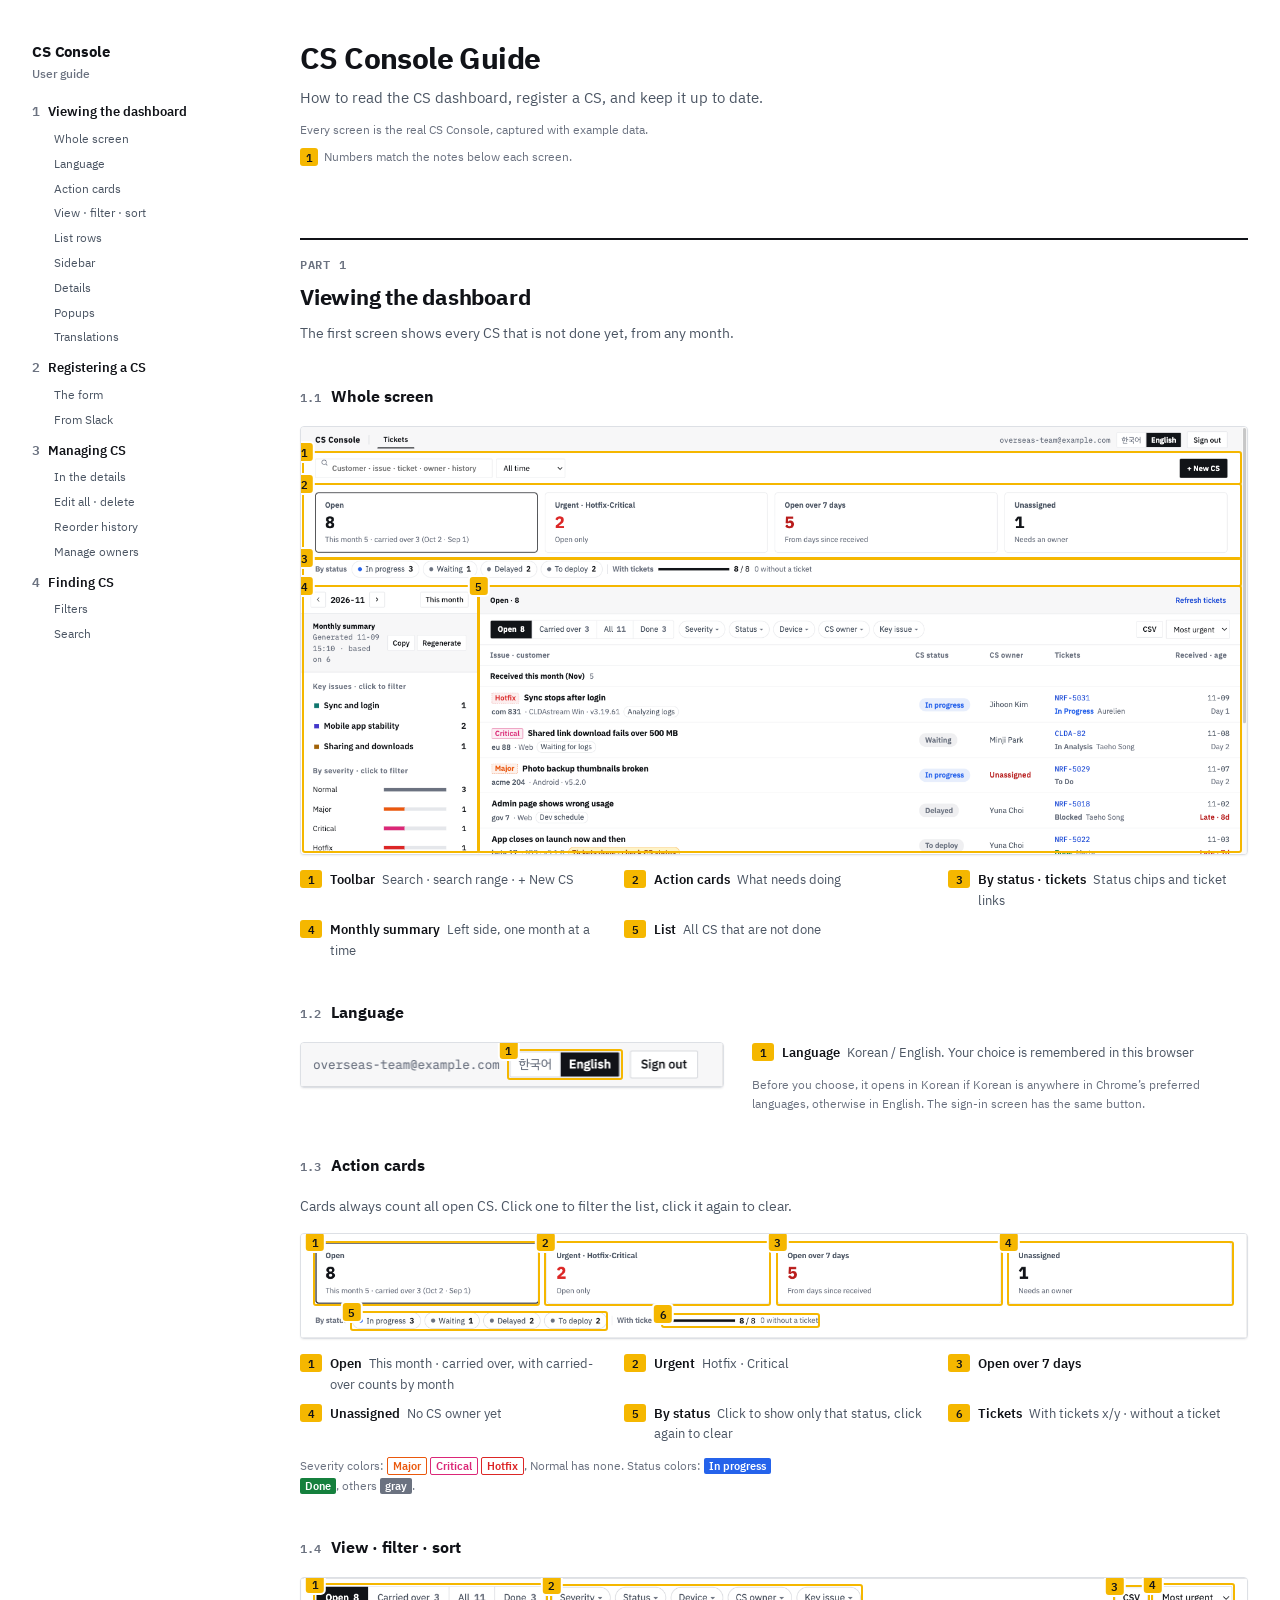
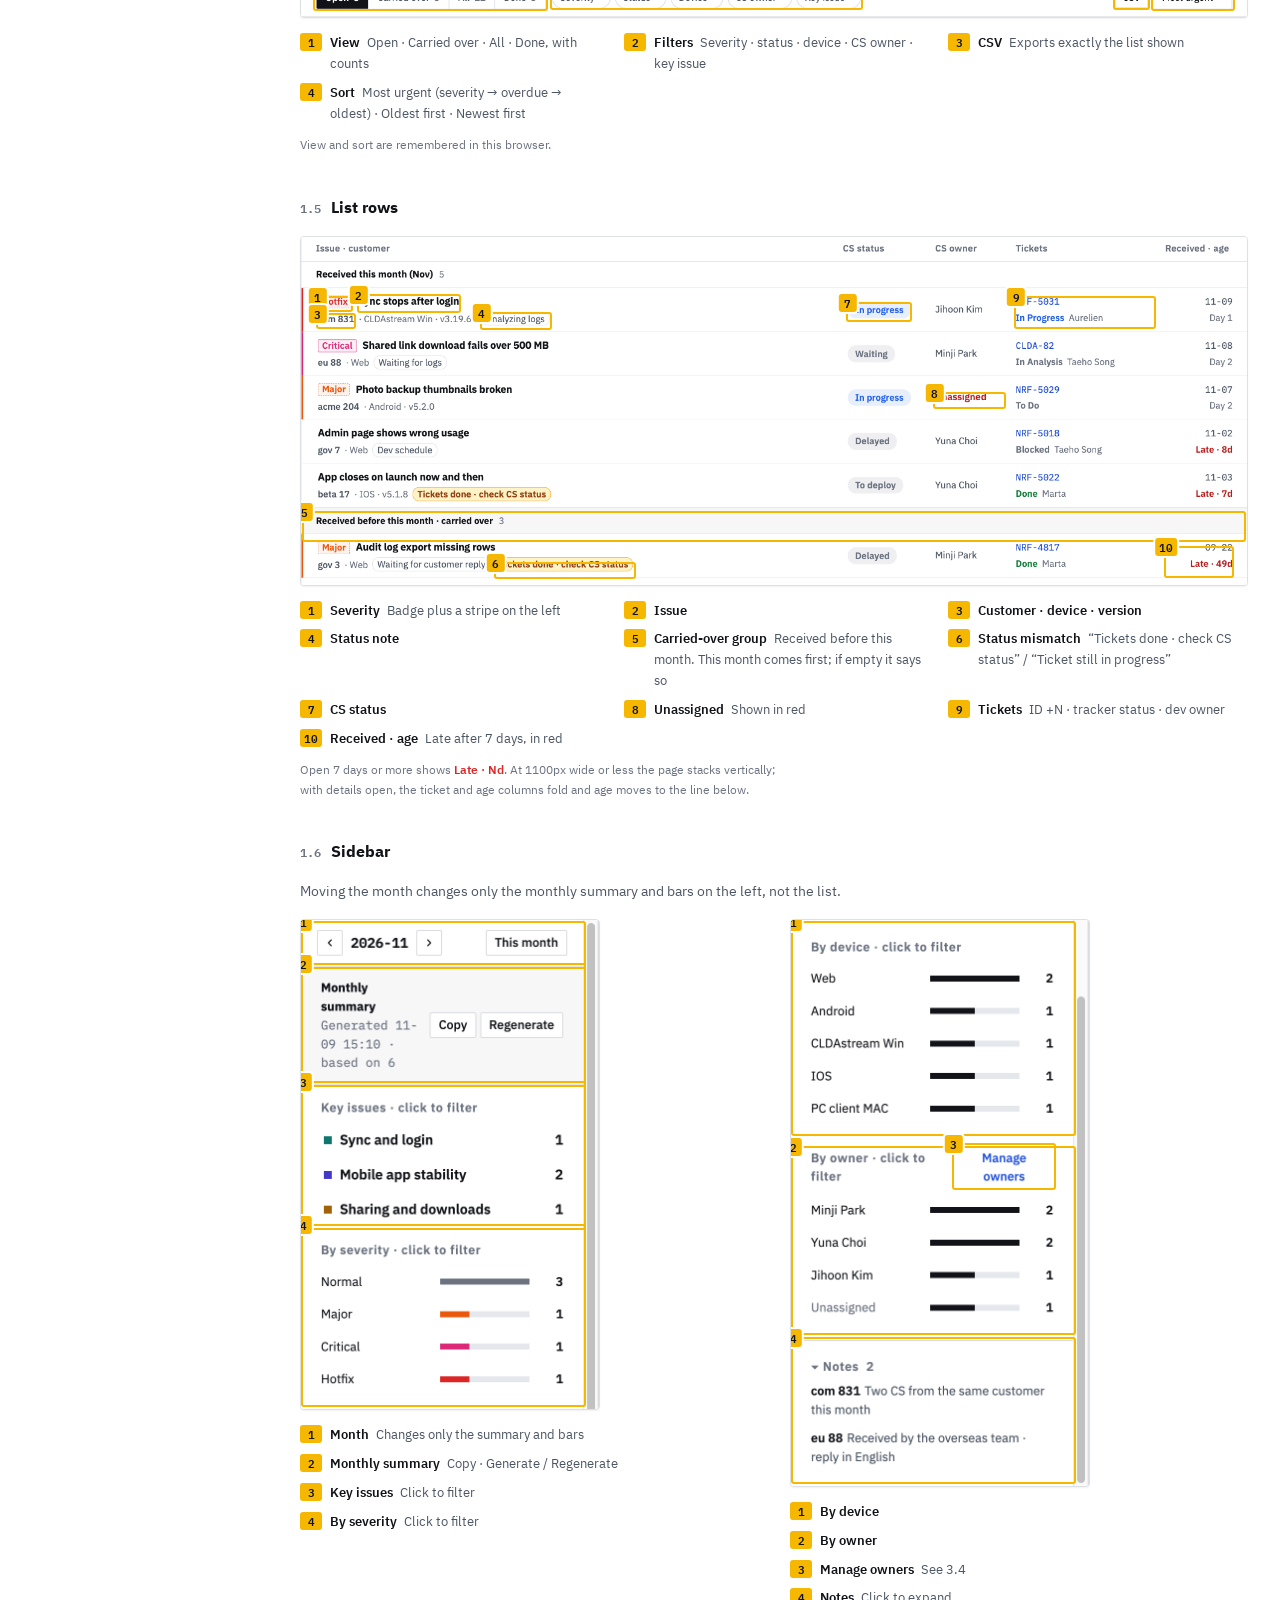
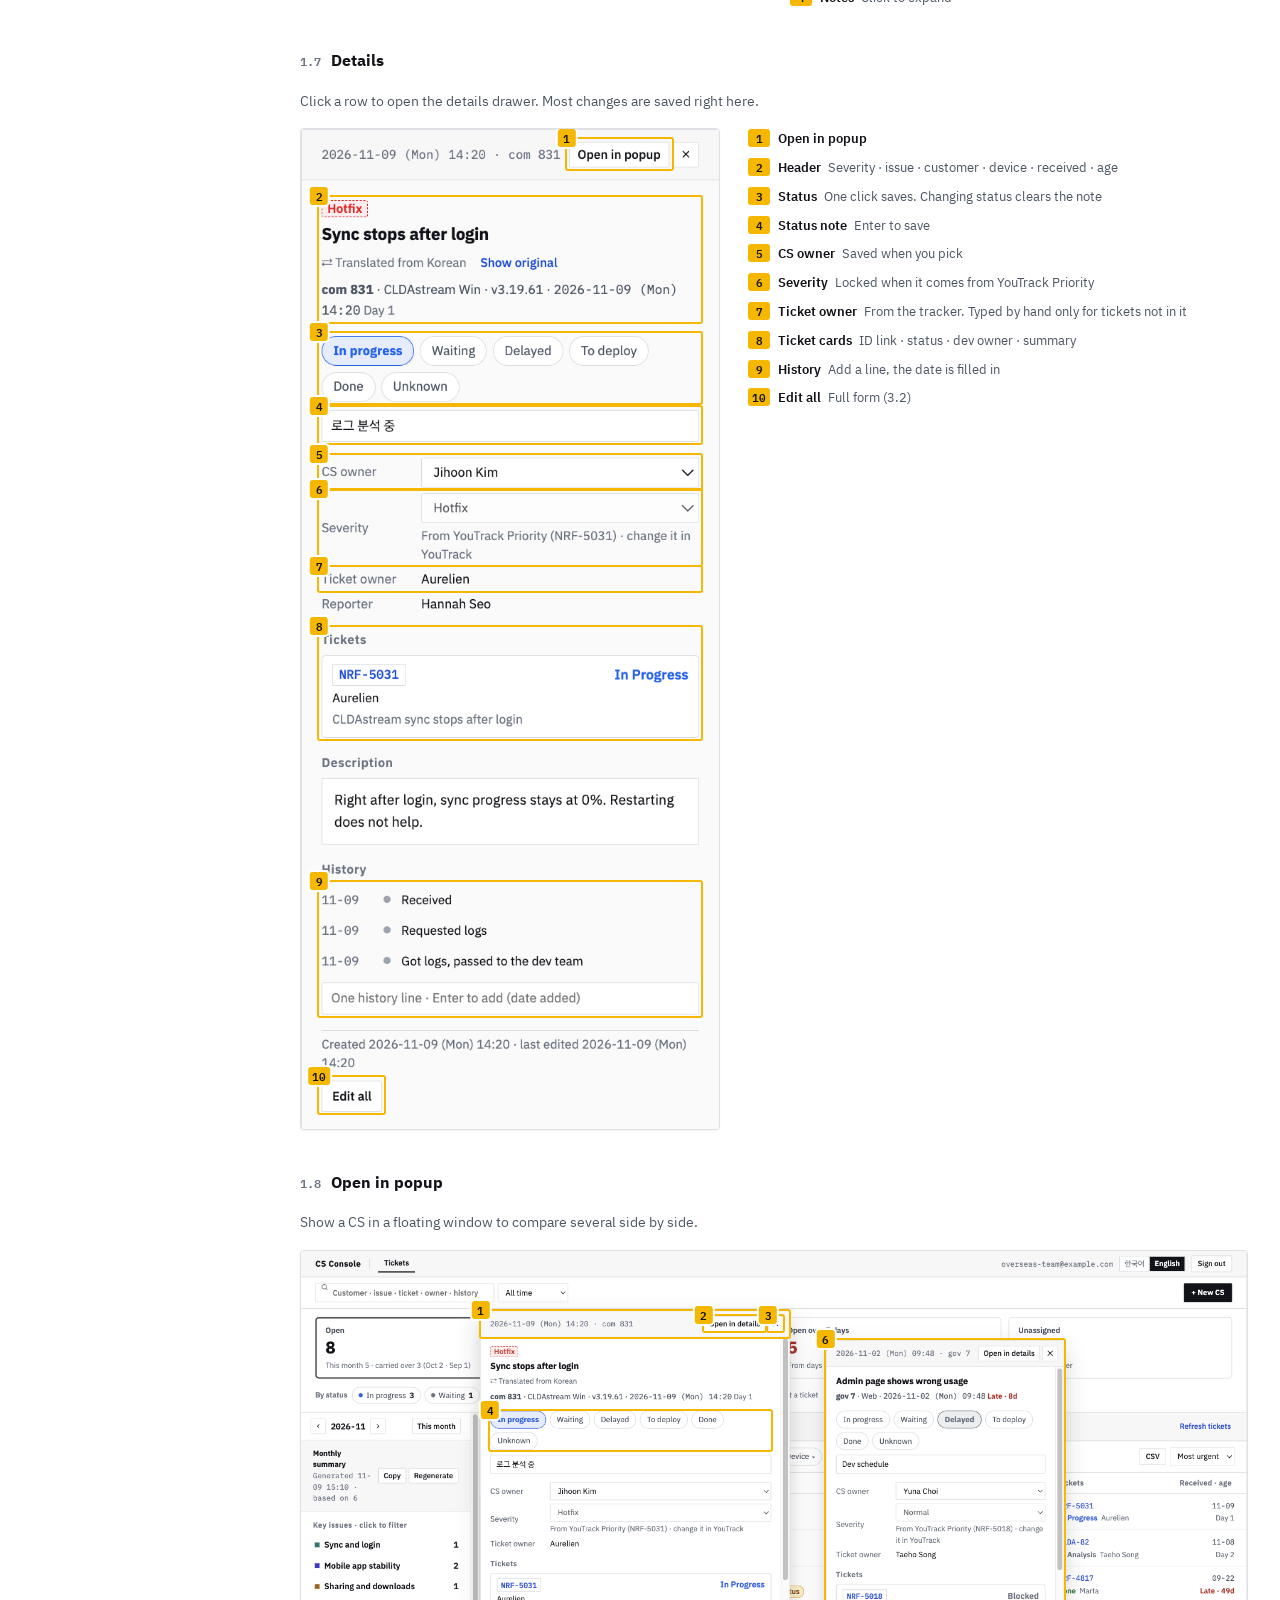
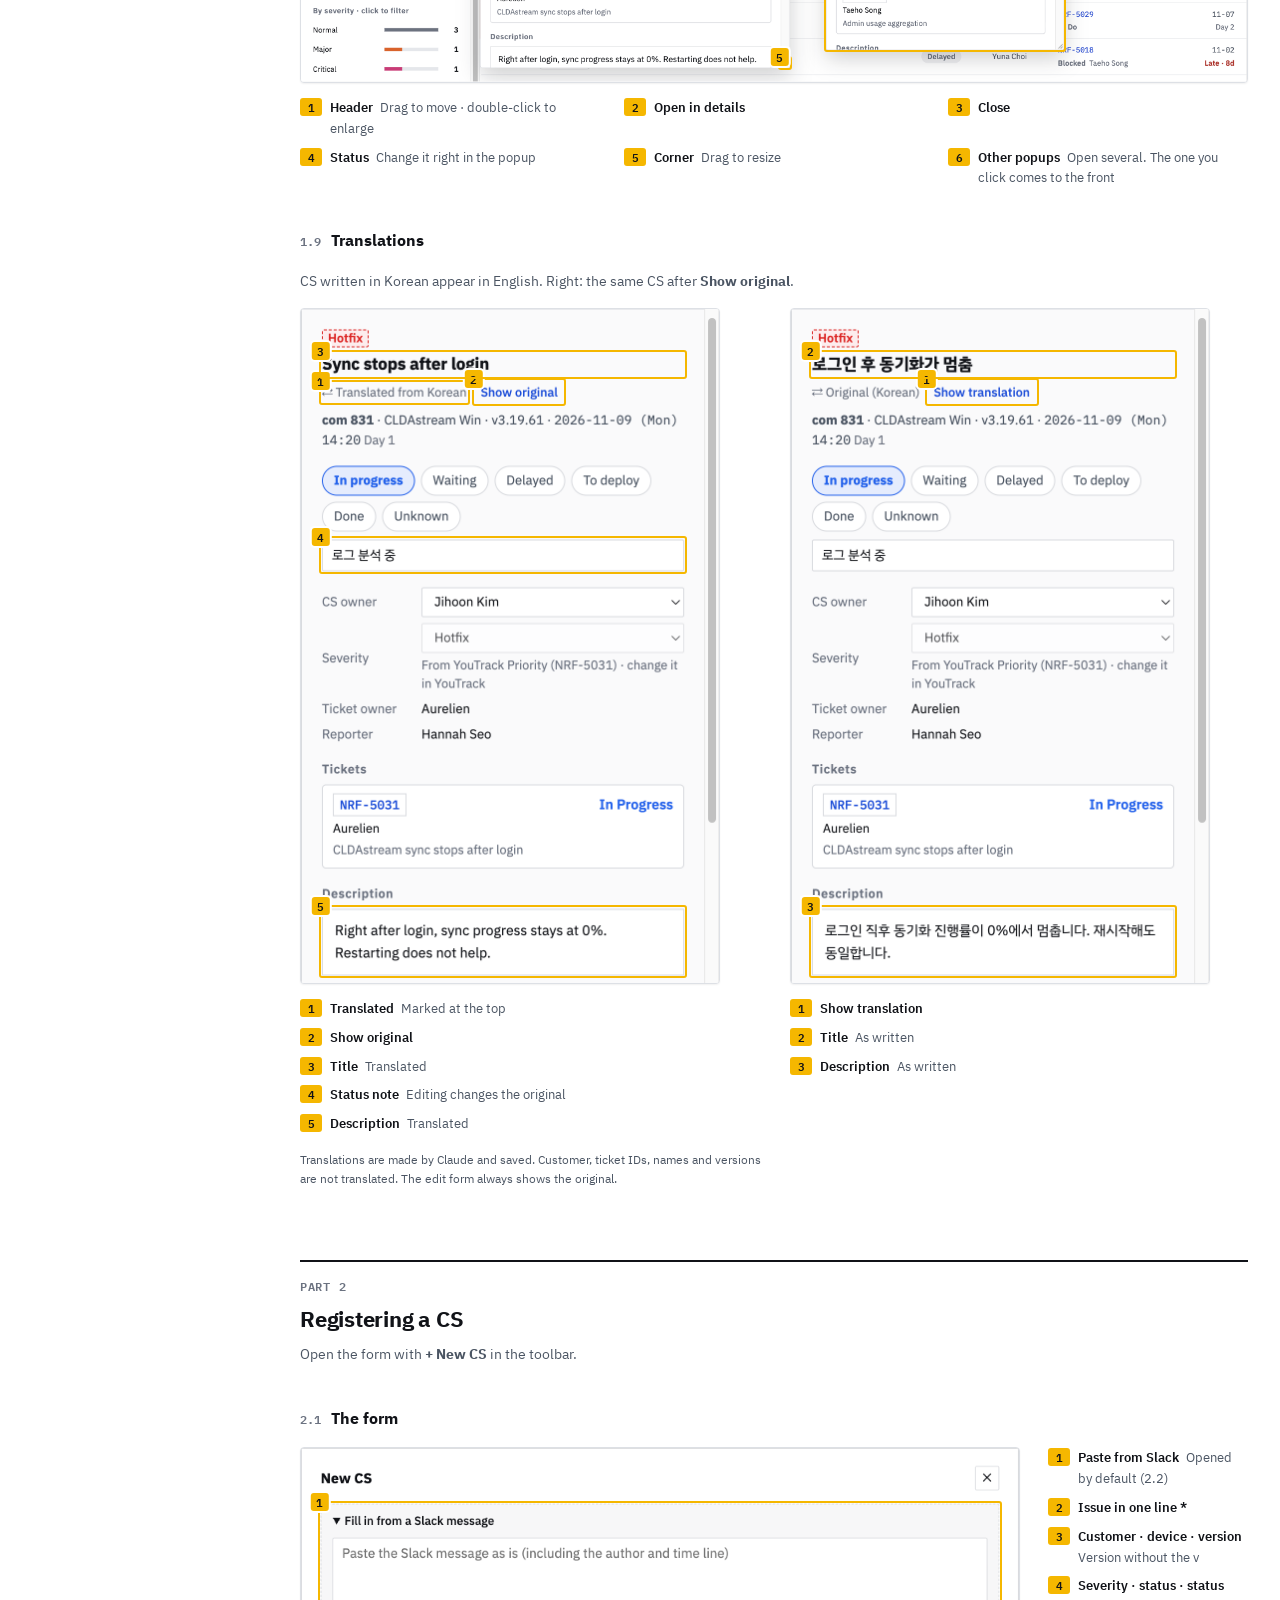
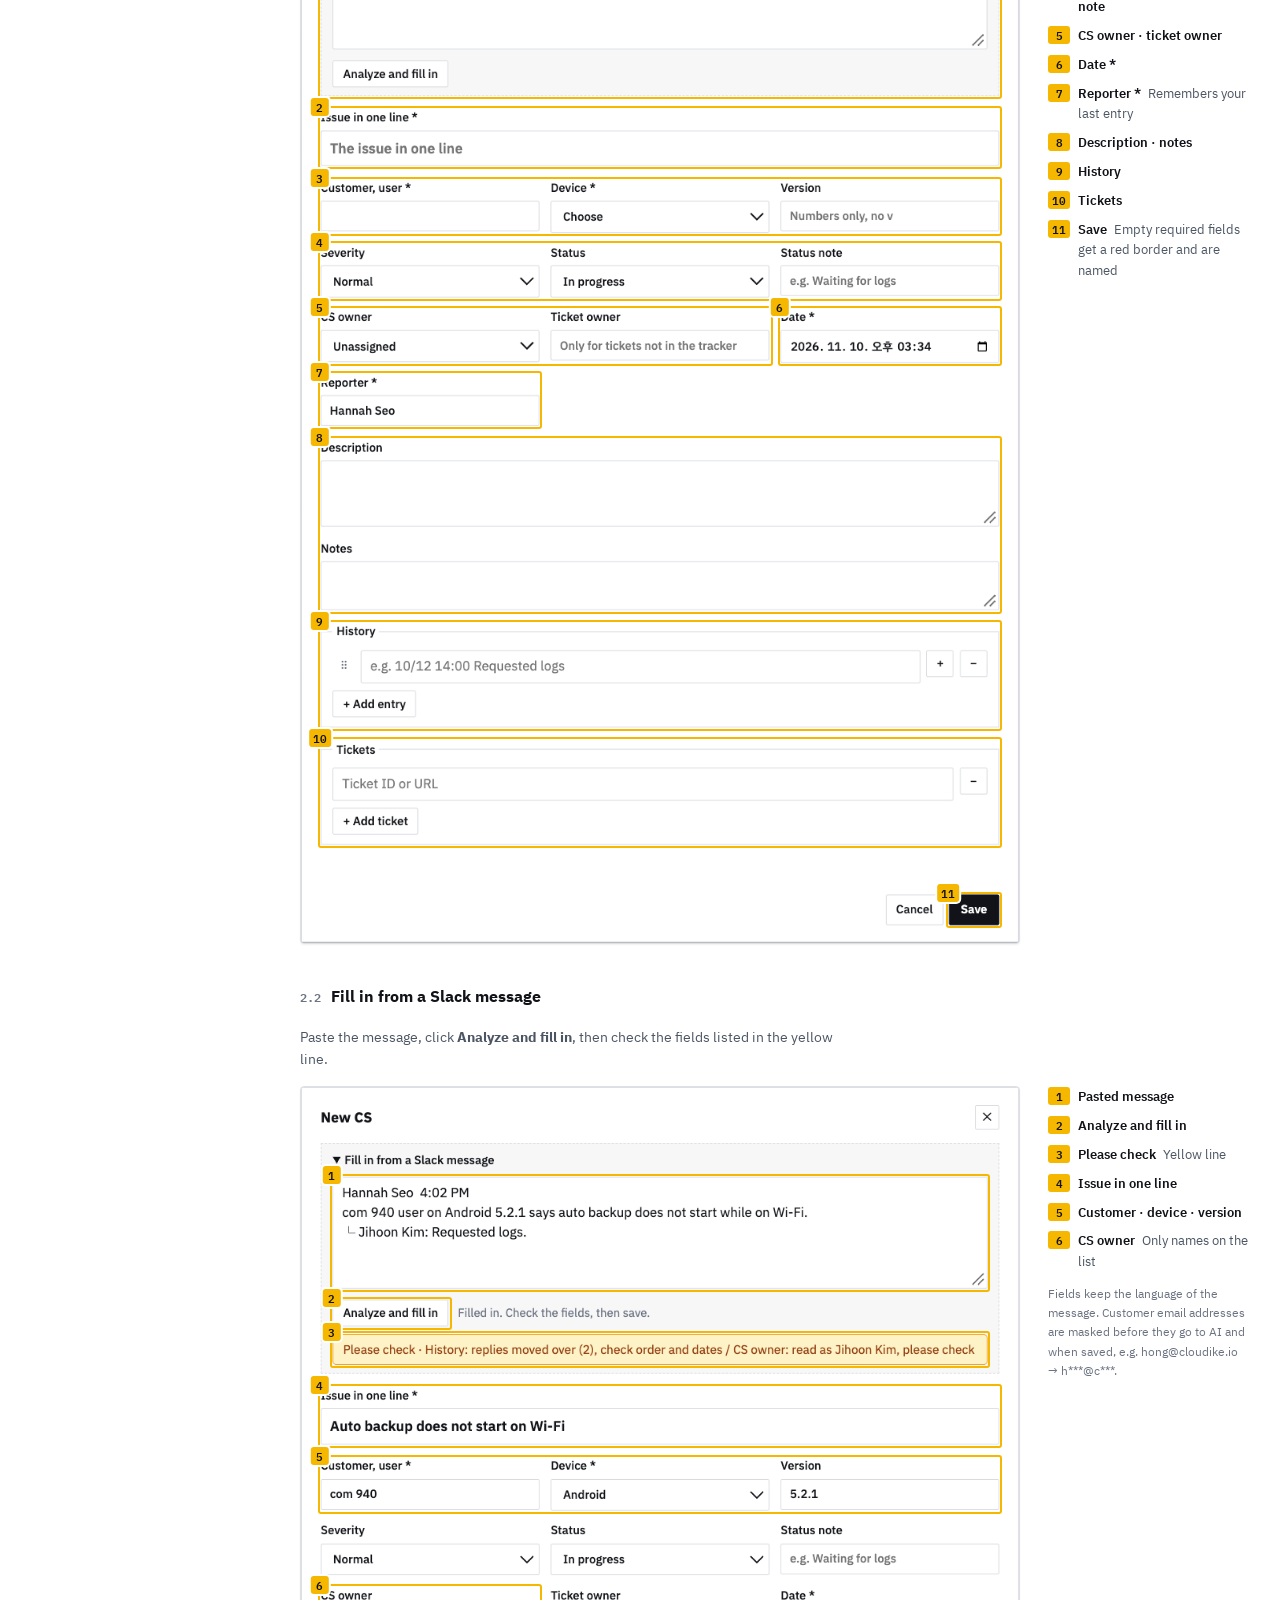
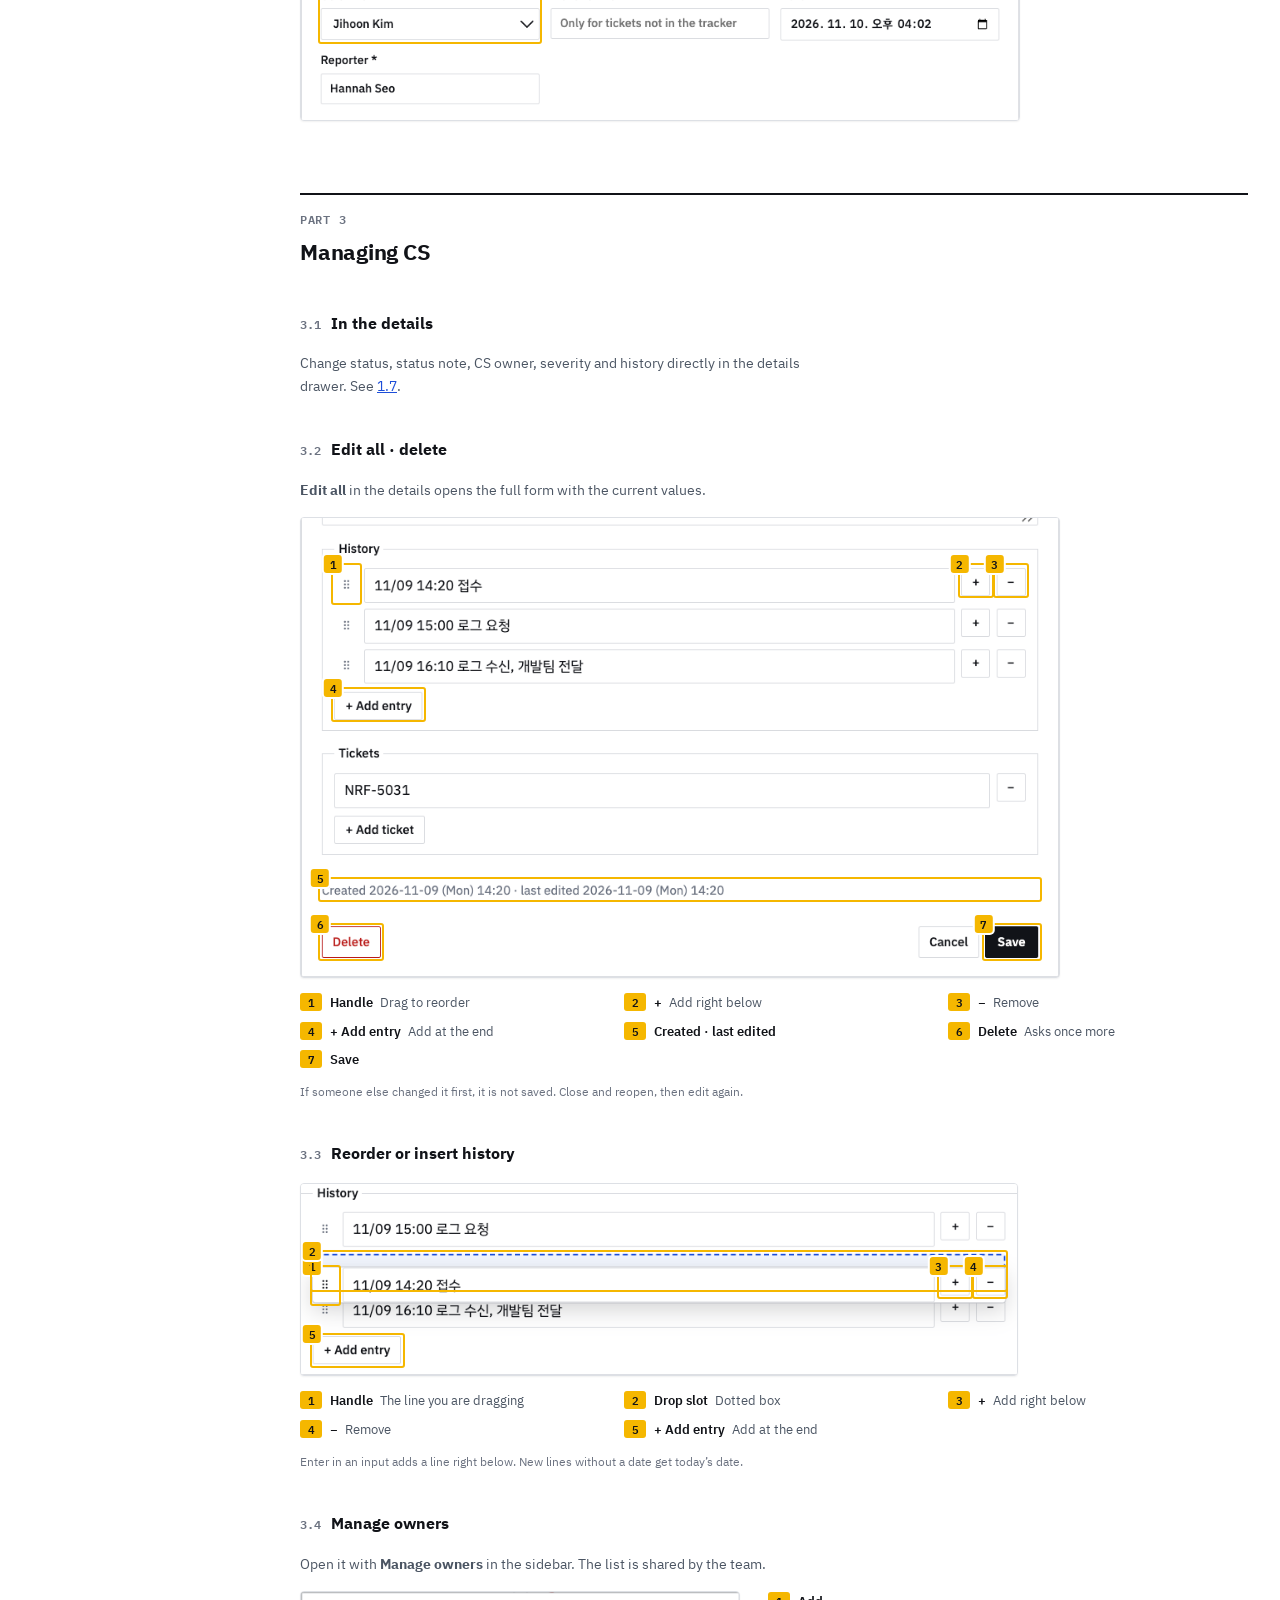
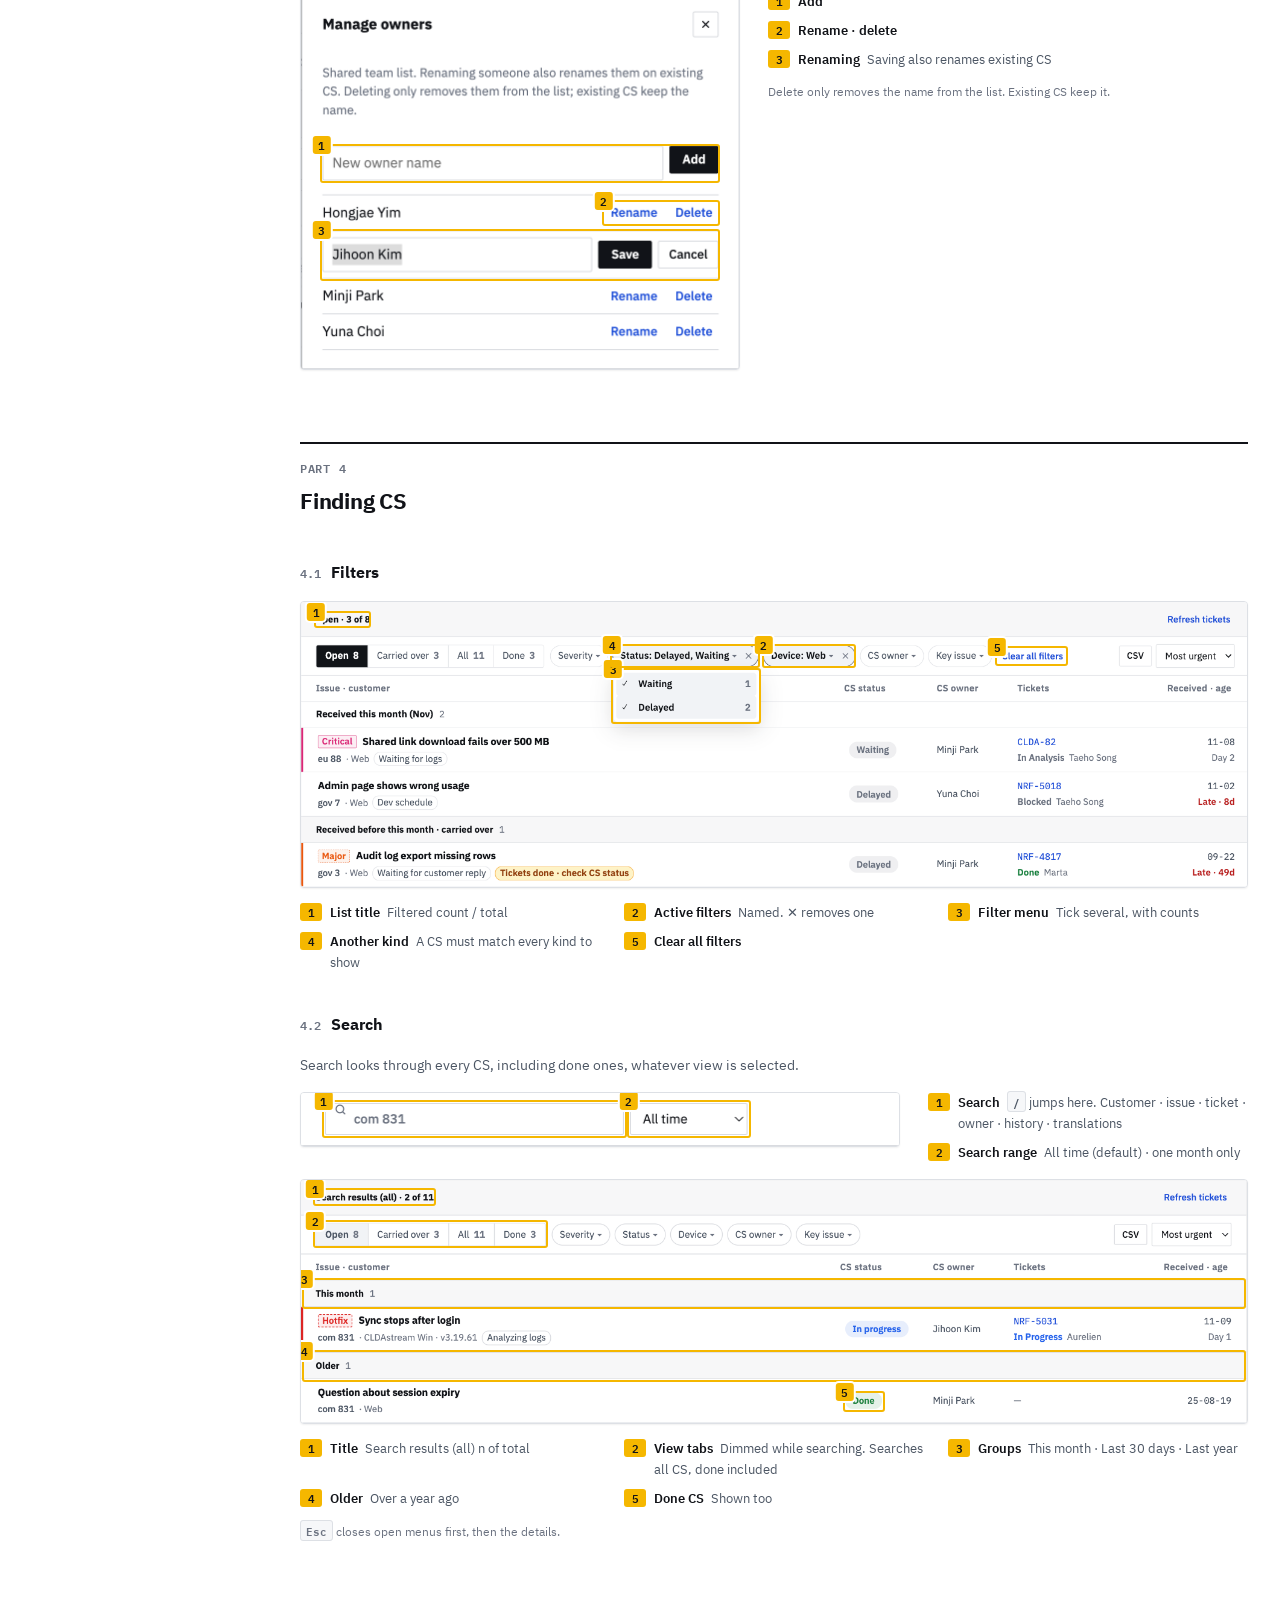
==== docs/CS-Console-Guide.html @ 8d2a9453 "가이드 · README: 이번 달 접수 먼저 · 이월 묶음 화면으로 갱신 Co-Authored-By: Claude Opus 5.5 <noreply@anthropic.com> Cla" ====
<!doctype html>
<html lang="en">
<head>
<meta charset="utf-8">
<meta name="viewport" content="width=device-width, initial-scale=1">
<title>CS Console Guide</title>
<link rel="preconnect" href="https://fonts.googleapis.com">
<link href="https://fonts.googleapis.com/css2?family=IBM+Plex+Sans+KR:wght@400;500;600;700&family=IBM+Plex+Mono:wght@500;600&display=swap" rel="stylesheet">
<style>
  /* 레이아웃: 왼쪽 고정 목차 + 본문 한 단. 화면 예시가 주인공이고 글은 번호 범례로만 붙인다. */
  :root {
    --bg: #FFFFFF;
    --panel: #F6F7F9;
    --fg: #111318;
    --fg-2: #4B5563;
    --muted: #6B7280;
    --line: #DDE0E5;
    --mark: #F5B700;        /* 화면 위 표시(테두리·번호) */
    --mark-ink: #111318;
    --link: #1D4ED8;
    --sev-major: #EA580C; --sev-critical: #DB2777; --sev-hotfix: #DC2626;
    --sans: 'IBM Plex Sans KR', 'Helvetica Neue', Arial, sans-serif;
    --mono: 'IBM Plex Mono', ui-monospace, SFMono-Regular, Menlo, monospace;
  }
  @media (prefers-color-scheme: dark) { :root:not([data-theme="light"]) {
    --bg: #121418; --panel: #1A1D23; --fg: #E8EAEE; --fg-2: #B4BAC4; --muted: #8B93A0; --line: #2C313A; --link: #8AB4FF; color-scheme: dark;
  } }
  :root[data-theme="dark"] {
    --bg: #121418; --panel: #1A1D23; --fg: #E8EAEE; --fg-2: #B4BAC4; --muted: #8B93A0; --line: #2C313A; --link: #8AB4FF; color-scheme: dark;
  }

  * { box-sizing: border-box; }
  body { background: var(--bg); color: var(--fg); font: 14px/1.6 var(--sans); }
  a { color: var(--link); }
  .page { display: grid; grid-template-columns: 220px minmax(0, 1fr); gap: 48px; max-width: 1320px; margin: 0 auto; padding-inline: 32px; padding-block: 40px 96px; }

  /* 목차 */
  .toc { position: sticky; top: calc(env(safe-area-inset-top, 0px) + 24px); align-self: start; display: flex; flex-direction: column; gap: 18px; font-size: 13px; }
  .brand { font-weight: 700; font-size: 15px; letter-spacing: -.01em; }
  .brand span { display: block; font-weight: 500; font-size: 12px; color: var(--muted); }
  .toc ol { list-style: none; margin: 0; padding: 0; display: flex; flex-direction: column; gap: 10px; }
  .toc > nav > ol > li > a { font-weight: 600; color: var(--fg); text-decoration: none; display: flex; gap: 8px; }
  .toc > nav > ol > li > a span { font-family: var(--mono); color: var(--muted); }
  .toc ol ol { gap: 4px; margin: 6px 0 0 22px; }
  .toc ol ol a { color: var(--fg-2); text-decoration: none; font-size: 12px; }
  .toc a:hover { color: var(--link); }
  .toc a:focus-visible, a:focus-visible { outline: 2px solid var(--mark); outline-offset: 2px; }

  /* 본문 */
  main { min-width: 0; display: flex; flex-direction: column; gap: 72px; }
  header.intro { display: flex; flex-direction: column; gap: 10px; max-width: 68ch; }
  h1 { margin: 0; font-size: 30px; line-height: 1.2; letter-spacing: -.02em; text-wrap: balance; }
  .lead { margin: 0; color: var(--fg-2); font-size: 15px; }
  .src { margin: 0; font-size: 12px; color: var(--muted); display: flex; gap: 8px; align-items: center; flex-wrap: wrap; }
  .src .mkdemo { display: inline-flex; align-items: center; gap: 6px; }
  .src .mkdemo i { font-style: normal; font: 600 11px/18px var(--mono); min-width: 18px; text-align: center; background: var(--mark); color: var(--mark-ink); border-radius: 3px; }

  section.part { display: flex; flex-direction: column; gap: 40px; scroll-margin-top: 24px; }
  .part-head { display: flex; flex-direction: column; gap: 6px; border-top: 2px solid var(--fg); padding-top: 14px; }
  .part-head .no { font: 600 12px var(--mono); color: var(--muted); letter-spacing: .06em; }
  h2 { margin: 0; font-size: 22px; letter-spacing: -.01em; }
  .part-head p { margin: 0; color: var(--fg-2); max-width: 68ch; }
  .topic { display: flex; flex-direction: column; gap: 16px; scroll-margin-top: 24px; }
  h3 { margin: 0; font-size: 16px; display: flex; align-items: baseline; gap: 10px; }
  h3 .no { font: 600 12px var(--mono); color: var(--muted); }
  .topic > p { margin: 0; color: var(--fg-2); max-width: 68ch; }

  /* 화면 예시 */
  .shot { margin: 0; display: grid; gap: 14px; min-width: 0; }
  .shot.side { grid-template-columns: minmax(0, var(--fw)) minmax(200px, 1fr); align-items: start; gap: 28px; }
  .frame { position: relative; width: 100%; border: 1px solid var(--line); border-radius: 4px; overflow: hidden; background: #FFFFFF; box-shadow: 0 1px 2px rgba(17, 19, 24, .06); }
  .frame img { display: block; width: 100%; height: auto; }
  .mk { position: absolute; border: 2px solid var(--mark); border-radius: 3px; pointer-events: none; }
  .mk i { position: absolute; left: -2px; top: -2px; transform: translate(-40%, -45%); font: 600 11px/18px var(--mono); font-style: normal; min-width: 18px; padding: 0 4px; text-align: center; background: var(--mark); color: var(--mark-ink); border-radius: 3px; box-shadow: 0 0 0 2px #FFFFFF; }
  .legend { list-style: none; margin: 0; padding: 0; display: grid; grid-template-columns: repeat(auto-fill, minmax(230px, 1fr)); gap: 8px 24px; font-size: 13px; }
  .shot.side .legend { grid-template-columns: 1fr; }
  .legend li { display: grid; grid-template-columns: 22px minmax(0, 1fr); gap: 8px; align-items: baseline; }
  .legend b { font: 600 11px/18px var(--mono); text-align: center; background: var(--mark); color: var(--mark-ink); border-radius: 3px; }
  .legend strong { font-weight: 600; color: var(--fg); margin-right: 4px; }
  .legend span { color: var(--fg-2); }
  .note { margin: 12px 0 0; font-size: 12px; color: var(--muted); max-width: 68ch; }
  .note b { color: var(--fg); }
  .sv { font-weight: 600; font-size: 11px; padding: 0 5px; border: 1px solid currentColor; border-radius: 2px; }
  .sv-major { color: var(--sev-major); } .sv-critical { color: var(--sev-critical); } .sv-hotfix { color: var(--sev-hotfix); }

  .pair { display: grid; grid-template-columns: repeat(2, minmax(0, 1fr)); gap: 32px; align-items: start; }
  .pair.wide-left { grid-template-columns: minmax(0, 2.6fr) minmax(0, 1fr); }
  .trio { display: grid; grid-template-columns: repeat(3, minmax(0, 1fr)); gap: 28px; align-items: start; }
  .pair .legend, .trio .legend { grid-template-columns: 1fr; }

  @media (max-width: 1100px) {
    .page { grid-template-columns: minmax(0, 1fr); gap: 32px; padding-inline: 20px; }
    .toc { position: static; }
    .toc > nav > ol { flex-direction: row; flex-wrap: wrap; gap: 8px 20px; }
    .toc ol ol { display: none; }
    .trio { grid-template-columns: minmax(0, 1fr); }
  }
  @media (max-width: 760px) {
    .page { padding-inline: 16px; }
    h1 { font-size: 24px; }
    .shot.side, .pair, .pair.wide-left { grid-template-columns: minmax(0, 1fr); }
  }
  .st { font-weight: 600; font-size: 11px; padding: 0 5px; border-radius: 2px; color: #FFFFFF; }
  .st-open { background: #2563EB; } .st-done { background: #15803D; } .st-other { background: #6B7280; }
  .late { color: var(--sev-hotfix); font-weight: 600; }
  kbd { font: 600 11px var(--mono); padding: 0 5px; border: 1px solid var(--line); border-radius: 3px; background: var(--panel); }
</style>
<style>body{margin:0}img{max-width:100%}</style>
</head>
<body>


<div class="page">
  <aside class="toc">
    <div class="brand">CS Console<span>User guide</span></div>
    <nav aria-label="Contents">
      <ol>
        <li><a href="#view"><span>1</span>Viewing the dashboard</a>
          <ol><li><a href="#v-all">Whole screen</a></li><li><a href="#v-lang">Language</a></li><li><a href="#v-cards">Action cards</a></li><li><a href="#v-bar">View · filter · sort</a></li><li><a href="#v-rows">List rows</a></li><li><a href="#v-side">Sidebar</a></li><li><a href="#v-detail">Details</a></li><li><a href="#v-popup">Popups</a></li><li><a href="#v-tr">Translations</a></li></ol></li>
        <li><a href="#create"><span>2</span>Registering a CS</a>
          <ol><li><a href="#c-form">The form</a></li><li><a href="#c-paste">From Slack</a></li></ol></li>
        <li><a href="#manage"><span>3</span>Managing CS</a>
          <ol><li><a href="#m-quick">In the details</a></li><li><a href="#m-edit">Edit all · delete</a></li><li><a href="#m-tl">Reorder history</a></li><li><a href="#m-asg">Manage owners</a></li></ol></li>
        <li><a href="#find"><span>4</span>Finding CS</a>
          <ol><li><a href="#f-filter">Filters</a></li><li><a href="#f-search">Search</a></li></ol></li>
      </ol>
    </nav>
  </aside>

  <main>
    <header class="intro">
      <h1>CS Console Guide</h1>
      <p class="lead">How to read the CS dashboard, register a CS, and keep it up to date.</p>
      <p class="src"><span>Every screen is the real CS Console, captured with example data.</span><span class="mkdemo"><i>1</i>Numbers match the notes below each screen.</span></p>
    </header>

    <section class="part" id="view">
      <div class="part-head"><span class="no">PART 1</span><h2>Viewing the dashboard</h2><p>The first screen shows every CS that is not done yet, from any month.</p></div>
      <div class="topic" id="v-all"><h3><span class="no">1.1</span>Whole screen</h3><figure class="shot below" style="--fw:1600px"><div class="frame" style="max-width:1600px"><img src="[data-uri]" width="1600" height="723" alt="CS Console whole screen"><span class="mk" style="left:0.15%;top:5.80%;width:99.35%;height:7.80%"><i>1</i></span><span class="mk" style="left:0.15%;top:13.10%;width:99.35%;height:18.00%"><i>2</i></span><span class="mk" style="left:0.15%;top:30.60%;width:99.35%;height:7.00%"><i>3</i></span><span class="mk" style="left:0.15%;top:37.00%;width:18.75%;height:62.70%"><i>4</i></span><span class="mk" style="left:18.60%;top:37.00%;width:80.90%;height:62.70%"><i>5</i></span></div><figcaption><ol class="legend"><li><b>1</b><span><strong>Toolbar</strong> Search · search range · + New CS</span></li><li><b>2</b><span><strong>Action cards</strong> What needs doing</span></li><li><b>3</b><span><strong>By status · tickets</strong> Status chips and ticket links</span></li><li><b>4</b><span><strong>Monthly summary</strong> Left side, one month at a time</span></li><li><b>5</b><span><strong>List</strong> All CS that are not done</span></li></ol></figcaption></figure></div>
      <div class="topic" id="v-lang"><h3><span class="no">1.2</span>Language</h3><figure class="shot side" style="--fw:424px"><div class="frame" style="max-width:424px"><img src="[data-uri]" width="424" height="44" alt="Language button"><span class="mk" style="left:48.70%;top:12.50%;width:27.60%;height:72.70%"><i>1</i></span></div><figcaption><ol class="legend"><li><b>1</b><span><strong>Language</strong> Korean / English. Your choice is remembered in this browser</span></li></ol><p class="note">Before you choose, it opens in Korean if Korean is anywhere in Chrome’s preferred languages, otherwise in English. The sign-in screen has the same button.</p></figcaption></figure></div>
      <div class="topic" id="v-cards"><h3><span class="no">1.3</span>Action cards</h3><p>Cards always count all open CS. Click one to filter the list, click it again to clear.</p><figure class="shot below" style="--fw:1586px"><div class="frame" style="max-width:1586px"><img src="[data-uri]" width="1586" height="174" alt="Action cards"><span class="mk" style="left:1.30%;top:6.30%;width:24.00%;height:62.70%"><i>1</i></span><span class="mk" style="left:25.70%;top:6.30%;width:24.00%;height:62.70%"><i>2</i></span><span class="mk" style="left:50.20%;top:6.30%;width:24.00%;height:62.70%"><i>3</i></span><span class="mk" style="left:74.60%;top:6.30%;width:24.00%;height:62.70%"><i>4</i></span><span class="mk" style="left:5.20%;top:73.60%;width:27.30%;height:19.50%"><i>5</i></span><span class="mk" style="left:38.10%;top:76.20%;width:16.80%;height:14.20%"><i>6</i></span></div><figcaption><ol class="legend"><li><b>1</b><span><strong>Open</strong> This month · carried over, with carried-over counts by month</span></li><li><b>2</b><span><strong>Urgent</strong> Hotfix · Critical</span></li><li><b>3</b><span><strong>Open over 7 days</strong></span></li><li><b>4</b><span><strong>Unassigned</strong> No CS owner yet</span></li><li><b>5</b><span><strong>By status</strong> Click to show only that status, click again to clear</span></li><li><b>6</b><span><strong>Tickets</strong> With tickets x/y · without a ticket</span></li></ol><p class="note">Severity colors: <span class="sv sv-major">Major</span> <span class="sv sv-critical">Critical</span> <span class="sv sv-hotfix">Hotfix</span>, Normal has none. Status colors: <span class="st st-open">In progress</span> <span class="st st-done">Done</span>, others <span class="st st-other">gray</span>.</p></figcaption></figure></div>
      <div class="topic" id="v-bar"><h3><span class="no">1.4</span>View · filter · sort</h3><figure class="shot below" style="--fw:1285px"><div class="frame" style="max-width:1285px"><img src="[data-uri]" width="1285" height="53" alt="View tabs, filters and sort"><span class="mk" style="left:1.30%;top:13.20%;width:24.80%;height:71.70%"><i>1</i></span><span class="mk" style="left:26.30%;top:15.10%;width:33.10%;height:67.90%"><i>2</i></span><span class="mk" style="left:85.80%;top:17.00%;width:4.00%;height:64.20%"><i>3</i></span><span class="mk" style="left:89.80%;top:13.20%;width:8.90%;height:71.70%"><i>4</i></span></div><figcaption><ol class="legend"><li><b>1</b><span><strong>View</strong> Open · Carried over · All · Done, with counts</span></li><li><b>2</b><span><strong>Filters</strong> Severity · status · device · CS owner · key issue</span></li><li><b>3</b><span><strong>CSV</strong> Exports exactly the list shown</span></li><li><b>4</b><span><strong>Sort</strong> Most urgent (severity → overdue → oldest) · Oldest first · Newest first</span></li></ol><p class="note">View and sort are remembered in this browser.</p></figcaption></figure></div>
      <div class="topic" id="v-rows"><h3><span class="no">1.5</span>List rows</h3><figure class="shot below" style="--fw:1291px"><div class="frame" style="max-width:1291px"><img src="[data-uri]" width="1291" height="473" alt="List rows"><span class="mk" style="left:1.60%;top:16.90%;width:3.90%;height:4.60%"><i>1</i></span><span class="mk" style="left:5.90%;top:16.50%;width:11.00%;height:5.20%"><i>2</i></span><span class="mk" style="left:1.60%;top:21.70%;width:4.20%;height:4.80%"><i>3</i></span><span class="mk" style="left:18.90%;top:21.60%;width:7.60%;height:5.00%"><i>4</i></span><span class="mk" style="left:0.15%;top:78.90%;width:99.70%;height:8.70%"><i>5</i></span><span class="mk" style="left:20.40%;top:93.50%;width:15.00%;height:5.00%"><i>6</i></span><span class="mk" style="left:57.60%;top:18.80%;width:7.00%;height:5.60%"><i>7</i></span><span class="mk" style="left:66.80%;top:44.70%;width:7.70%;height:4.90%"><i>8</i></span><span class="mk" style="left:75.40%;top:16.90%;width:15.00%;height:9.40%"><i>9</i></span><span class="mk" style="left:91.20%;top:88.80%;width:7.40%;height:9.40%"><i>10</i></span></div><figcaption><ol class="legend"><li><b>1</b><span><strong>Severity</strong> Badge plus a stripe on the left</span></li><li><b>2</b><span><strong>Issue</strong></span></li><li><b>3</b><span><strong>Customer · device · version</strong></span></li><li><b>4</b><span><strong>Status note</strong></span></li><li><b>5</b><span><strong>Carried-over group</strong> Received before this month. This month comes first; if empty it says so</span></li><li><b>6</b><span><strong>Status mismatch</strong> “Tickets done · check CS status” / “Ticket still in progress”</span></li><li><b>7</b><span><strong>CS status</strong></span></li><li><b>8</b><span><strong>Unassigned</strong> Shown in red</span></li><li><b>9</b><span><strong>Tickets</strong> ID +N · tracker status · dev owner</span></li><li><b>10</b><span><strong>Received · age</strong> Late after 7 days, in red</span></li></ol><p class="note">Open 7 days or more shows <span class="late">Late · Nd</span>. At 1100px wide or less the page stacks vertically; with details open, the ticket and age columns fold and age moves to the line below.</p></figcaption></figure></div>
      <div class="topic" id="v-side"><h3><span class="no">1.6</span>Sidebar</h3><p>Moving the month changes only the monthly summary and bars on the left, not the list.</p><div class="pair"><figure class="shot below" style="--fw:300px"><div class="frame" style="max-width:300px"><img src="[data-uri]" width="300" height="493" alt="Sidebar, top"><span class="mk" style="left:0.15%;top:0.30%;width:95.55%;height:9.80%"><i>1</i></span><span class="mk" style="left:0.15%;top:8.90%;width:95.55%;height:25.30%"><i>2</i></span><span class="mk" style="left:0.15%;top:33.00%;width:95.55%;height:30.40%"><i>3</i></span><span class="mk" style="left:0.15%;top:62.10%;width:95.55%;height:37.30%"><i>4</i></span></div><figcaption><ol class="legend"><li><b>1</b><span><strong>Month</strong> Changes only the summary and bars</span></li><li><b>2</b><span><strong>Monthly summary</strong> Copy · Generate / Regenerate</span></li><li><b>3</b><span><strong>Key issues</strong> Click to filter</span></li><li><b>4</b><span><strong>By severity</strong> Click to filter</span></li></ol></figcaption></figure><figure class="shot below" style="--fw:300px"><div class="frame" style="max-width:300px"><img src="[data-uri]" width="300" height="570" alt="Sidebar, bottom"><span class="mk" style="left:0.15%;top:0.30%;width:95.55%;height:37.90%"><i>1</i></span><span class="mk" style="left:0.15%;top:39.90%;width:95.55%;height:33.40%"><i>2</i></span><span class="mk" style="left:54.00%;top:39.50%;width:35.00%;height:8.30%"><i>3</i></span><span class="mk" style="left:0.15%;top:73.70%;width:95.55%;height:26.00%"><i>4</i></span></div><figcaption><ol class="legend"><li><b>1</b><span><strong>By device</strong></span></li><li><b>2</b><span><strong>By owner</strong></span></li><li><b>3</b><span><strong>Manage owners</strong> See 3.4</span></li><li><b>4</b><span><strong>Notes</strong> Click to expand</span></li></ol></figcaption></figure></div></div>
      <div class="topic" id="v-detail"><h3><span class="no">1.7</span>Details</h3><p>Click a row to open the details drawer. Most changes are saved right here.</p><figure class="shot side" style="--fw:420px"><div class="frame" style="max-width:420px"><img src="[data-uri]" width="420" height="1005" alt="Details drawer"><span class="mk" style="left:63.10%;top:0.80%;width:26.10%;height:3.40%"><i>1</i></span><span class="mk" style="left:3.90%;top:6.60%;width:92.30%;height:12.90%"><i>2</i></span><span class="mk" style="left:3.90%;top:20.20%;width:92.30%;height:7.40%"><i>3</i></span><span class="mk" style="left:3.90%;top:27.60%;width:92.30%;height:4.00%"><i>4</i></span><span class="mk" style="left:3.90%;top:32.40%;width:92.30%;height:3.80%"><i>5</i></span><span class="mk" style="left:3.90%;top:35.90%;width:92.30%;height:7.90%"><i>6</i></span><span class="mk" style="left:3.90%;top:43.60%;width:92.30%;height:2.80%"><i>7</i></span><span class="mk" style="left:3.90%;top:49.60%;width:92.30%;height:11.60%"><i>8</i></span><span class="mk" style="left:3.90%;top:75.10%;width:92.30%;height:13.80%"><i>9</i></span><span class="mk" style="left:3.90%;top:94.60%;width:16.50%;height:4.00%"><i>10</i></span></div><figcaption><ol class="legend"><li><b>1</b><span><strong>Open in popup</strong></span></li><li><b>2</b><span><strong>Header</strong> Severity · issue · customer · device · received · age</span></li><li><b>3</b><span><strong>Status</strong> One click saves. Changing status clears the note</span></li><li><b>4</b><span><strong>Status note</strong> Enter to save</span></li><li><b>5</b><span><strong>CS owner</strong> Saved when you pick</span></li><li><b>6</b><span><strong>Severity</strong> Locked when it comes from YouTrack Priority</span></li><li><b>7</b><span><strong>Ticket owner</strong> From the tracker. Typed by hand only for tickets not in it</span></li><li><b>8</b><span><strong>Ticket cards</strong> ID link · status · dev owner · summary</span></li><li><b>9</b><span><strong>History</strong> Add a line, the date is filled in</span></li><li><b>10</b><span><strong>Edit all</strong> Full form (3.2)</span></li></ol></figcaption></figure></div>
      <div class="topic" id="v-popup"><h3><span class="no">1.8</span>Open in popup</h3><p>Show a CS in a floating window to compare several side by side.</p><figure class="shot below" style="--fw:1586px"><div class="frame" style="max-width:1586px"><img src="[data-uri]" width="1586" height="723" alt="Two popups open"><span class="mk" style="left:18.80%;top:13.60%;width:33.00%;height:6.80%"><i>1</i></span><span class="mk" style="left:42.40%;top:14.70%;width:6.90%;height:4.40%"><i>2</i></span><span class="mk" style="left:49.20%;top:14.70%;width:2.00%;height:4.40%"><i>3</i></span><span class="mk" style="left:19.80%;top:36.70%;width:30.10%;height:10.00%"><i>4</i></span><span class="mk" style="left:50.40%;top:93.90%;width:1.50%;height:3.30%"><i>5</i></span><span class="mk" style="left:55.30%;top:20.30%;width:25.60%;height:72.80%"><i>6</i></span></div><figcaption><ol class="legend"><li><b>1</b><span><strong>Header</strong> Drag to move · double-click to enlarge</span></li><li><b>2</b><span><strong>Open in details</strong></span></li><li><b>3</b><span><strong>Close</strong></span></li><li><b>4</b><span><strong>Status</strong> Change it right in the popup</span></li><li><b>5</b><span><strong>Corner</strong> Drag to resize</span></li><li><b>6</b><span><strong>Other popups</strong> Open several. The one you click comes to the front</span></li></ol></figcaption></figure></div>
      <div class="topic" id="v-tr"><h3><span class="no">1.9</span>Translations</h3><p>CS written in Korean appear in English. Right: the same CS after <b>Show original</b>.</p><div class="pair"><figure class="shot below" style="--fw:420px"><div class="frame" style="max-width:420px"><img src="[data-uri]" width="420" height="677" alt="Translated CS"><span class="mk" style="left:4.30%;top:10.50%;width:36.10%;height:3.70%"><i>1</i></span><span class="mk" style="left:40.80%;top:10.20%;width:22.70%;height:4.20%"><i>2</i></span><span class="mk" style="left:4.30%;top:6.10%;width:88.10%;height:4.20%"><i>3</i></span><span class="mk" style="left:4.30%;top:33.70%;width:88.10%;height:5.60%"><i>4</i></span><span class="mk" style="left:4.30%;top:88.50%;width:88.10%;height:10.80%"><i>5</i></span></div><figcaption><ol class="legend"><li><b>1</b><span><strong>Translated</strong> Marked at the top</span></li><li><b>2</b><span><strong>Show original</strong></span></li><li><b>3</b><span><strong>Title</strong> Translated</span></li><li><b>4</b><span><strong>Status note</strong> Editing changes the original</span></li><li><b>5</b><span><strong>Description</strong> Translated</span></li></ol></figcaption></figure><figure class="shot below" style="--fw:420px"><div class="frame" style="max-width:420px"><img src="[data-uri]" width="420" height="677" alt="Same CS, original"><span class="mk" style="left:32.00%;top:10.20%;width:27.30%;height:4.20%"><i>1</i></span><span class="mk" style="left:4.30%;top:6.10%;width:88.10%;height:4.20%"><i>2</i></span><span class="mk" style="left:4.30%;top:88.50%;width:88.10%;height:10.80%"><i>3</i></span></div><figcaption><ol class="legend"><li><b>1</b><span><strong>Show translation</strong></span></li><li><b>2</b><span><strong>Title</strong> As written</span></li><li><b>3</b><span><strong>Description</strong> As written</span></li></ol></figcaption></figure></div><p class="note">Translations are made by Claude and saved. Customer, ticket IDs, names and versions are not translated. The edit form always shows the original.</p></div>
    </section>

    <section class="part" id="create">
      <div class="part-head"><span class="no">PART 2</span><h2>Registering a CS</h2><p>Open the form with <b>+ New CS</b> in the toolbar.</p></div>
      <div class="topic" id="c-form"><h3><span class="no">2.1</span>The form</h3><figure class="shot side" style="--fw:760px"><div class="frame" style="max-width:760px"><img src="[data-uri]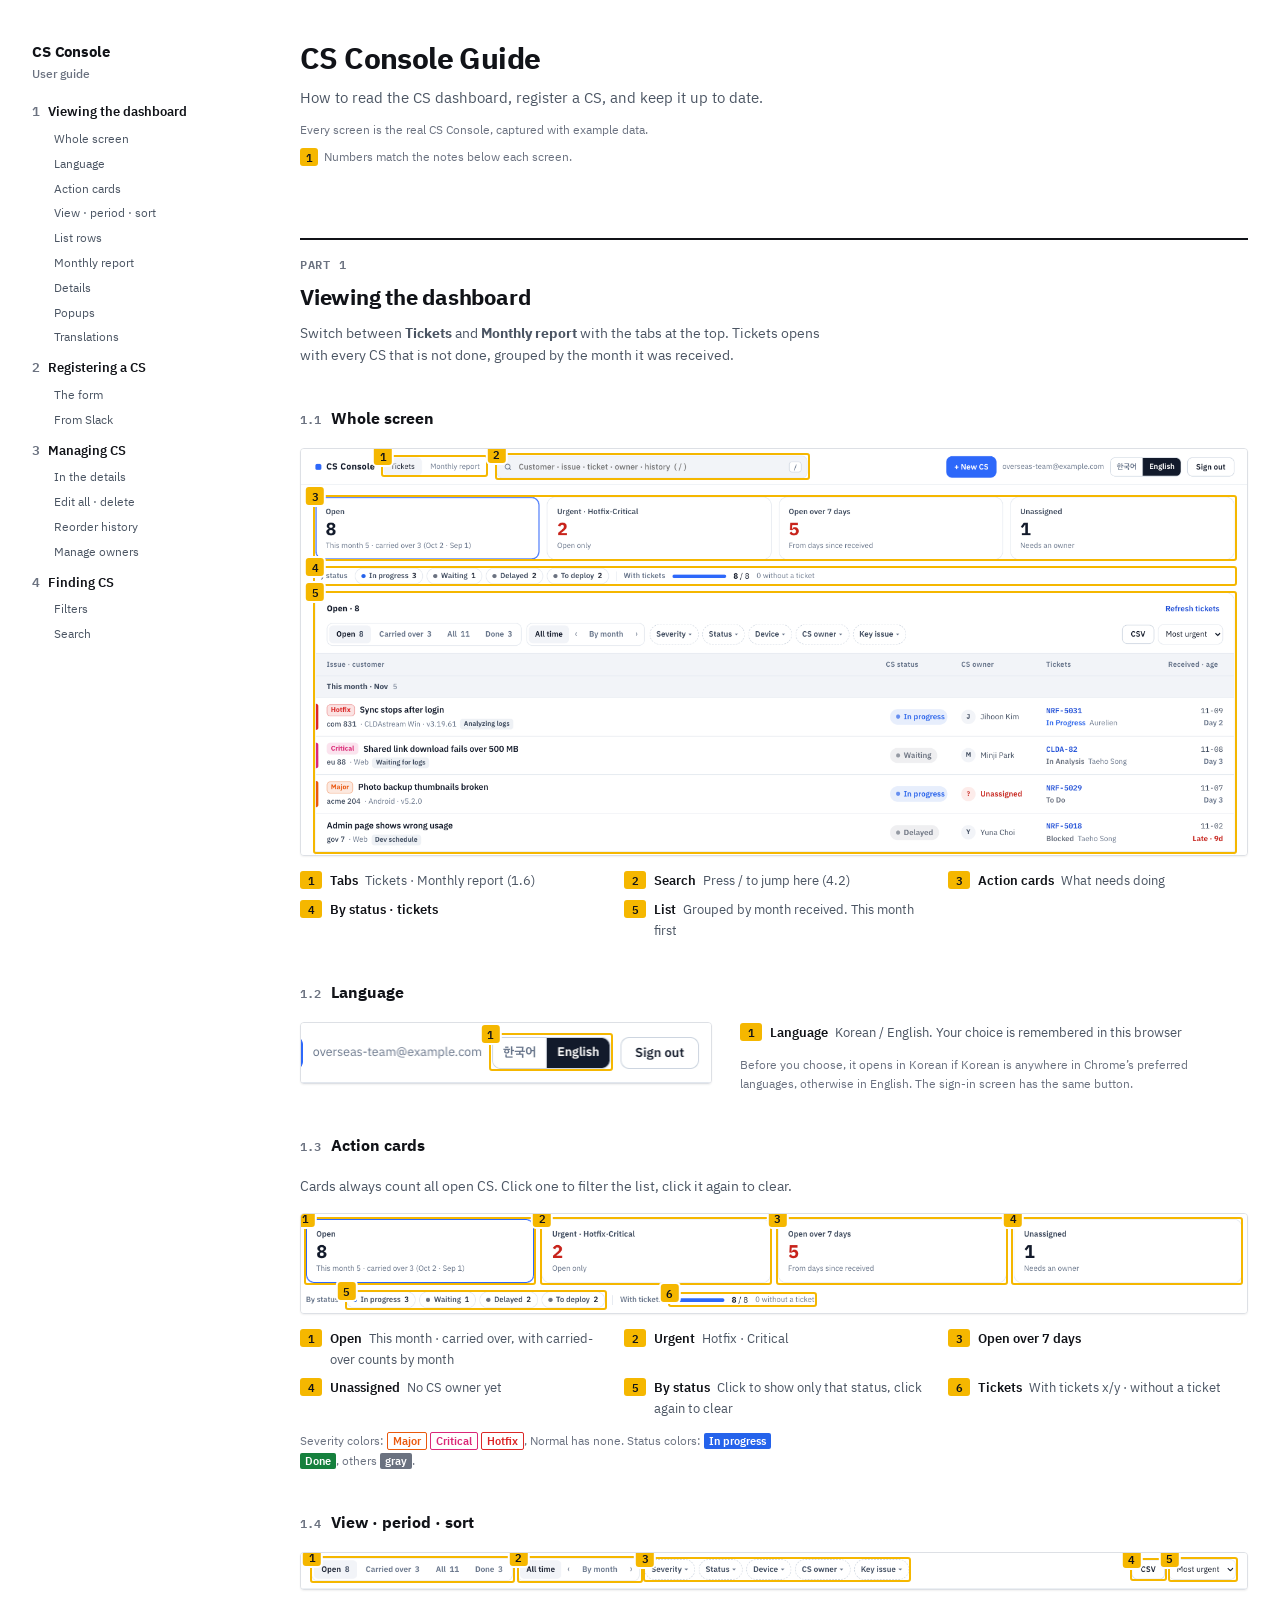
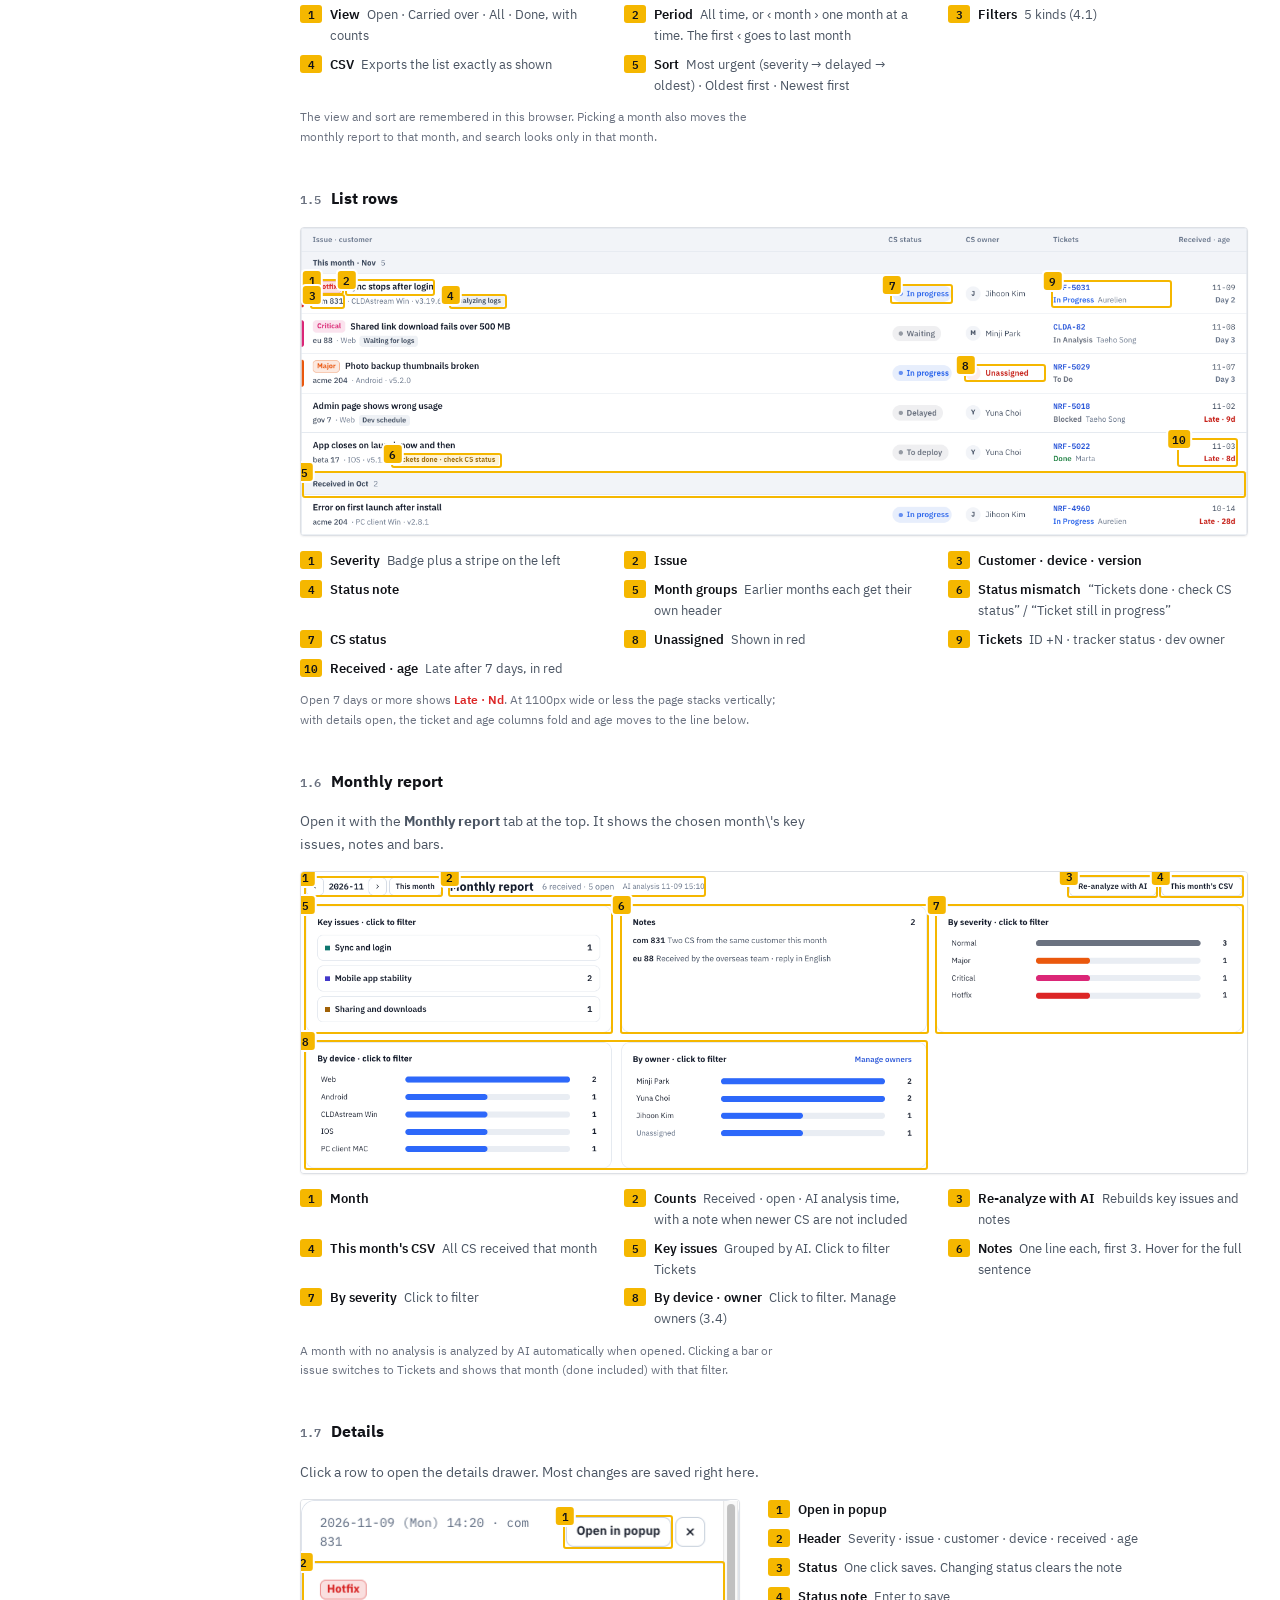
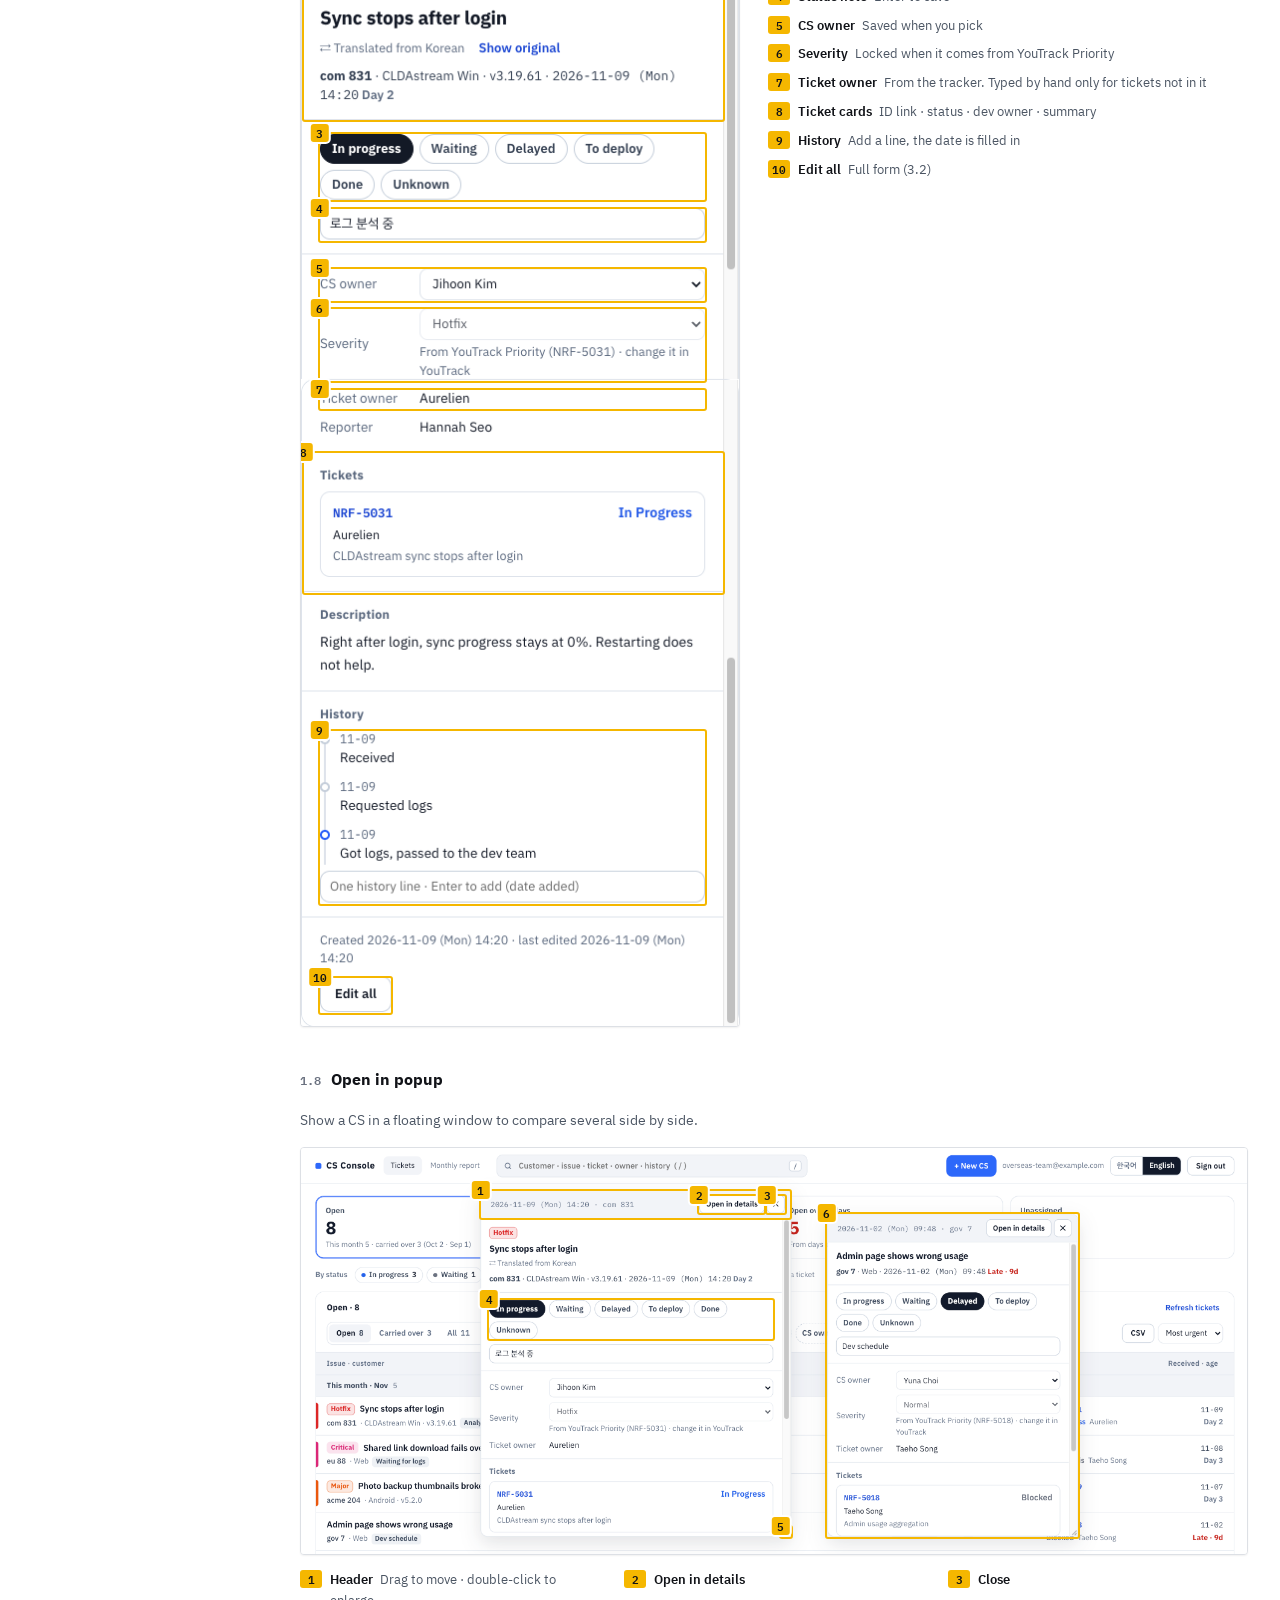
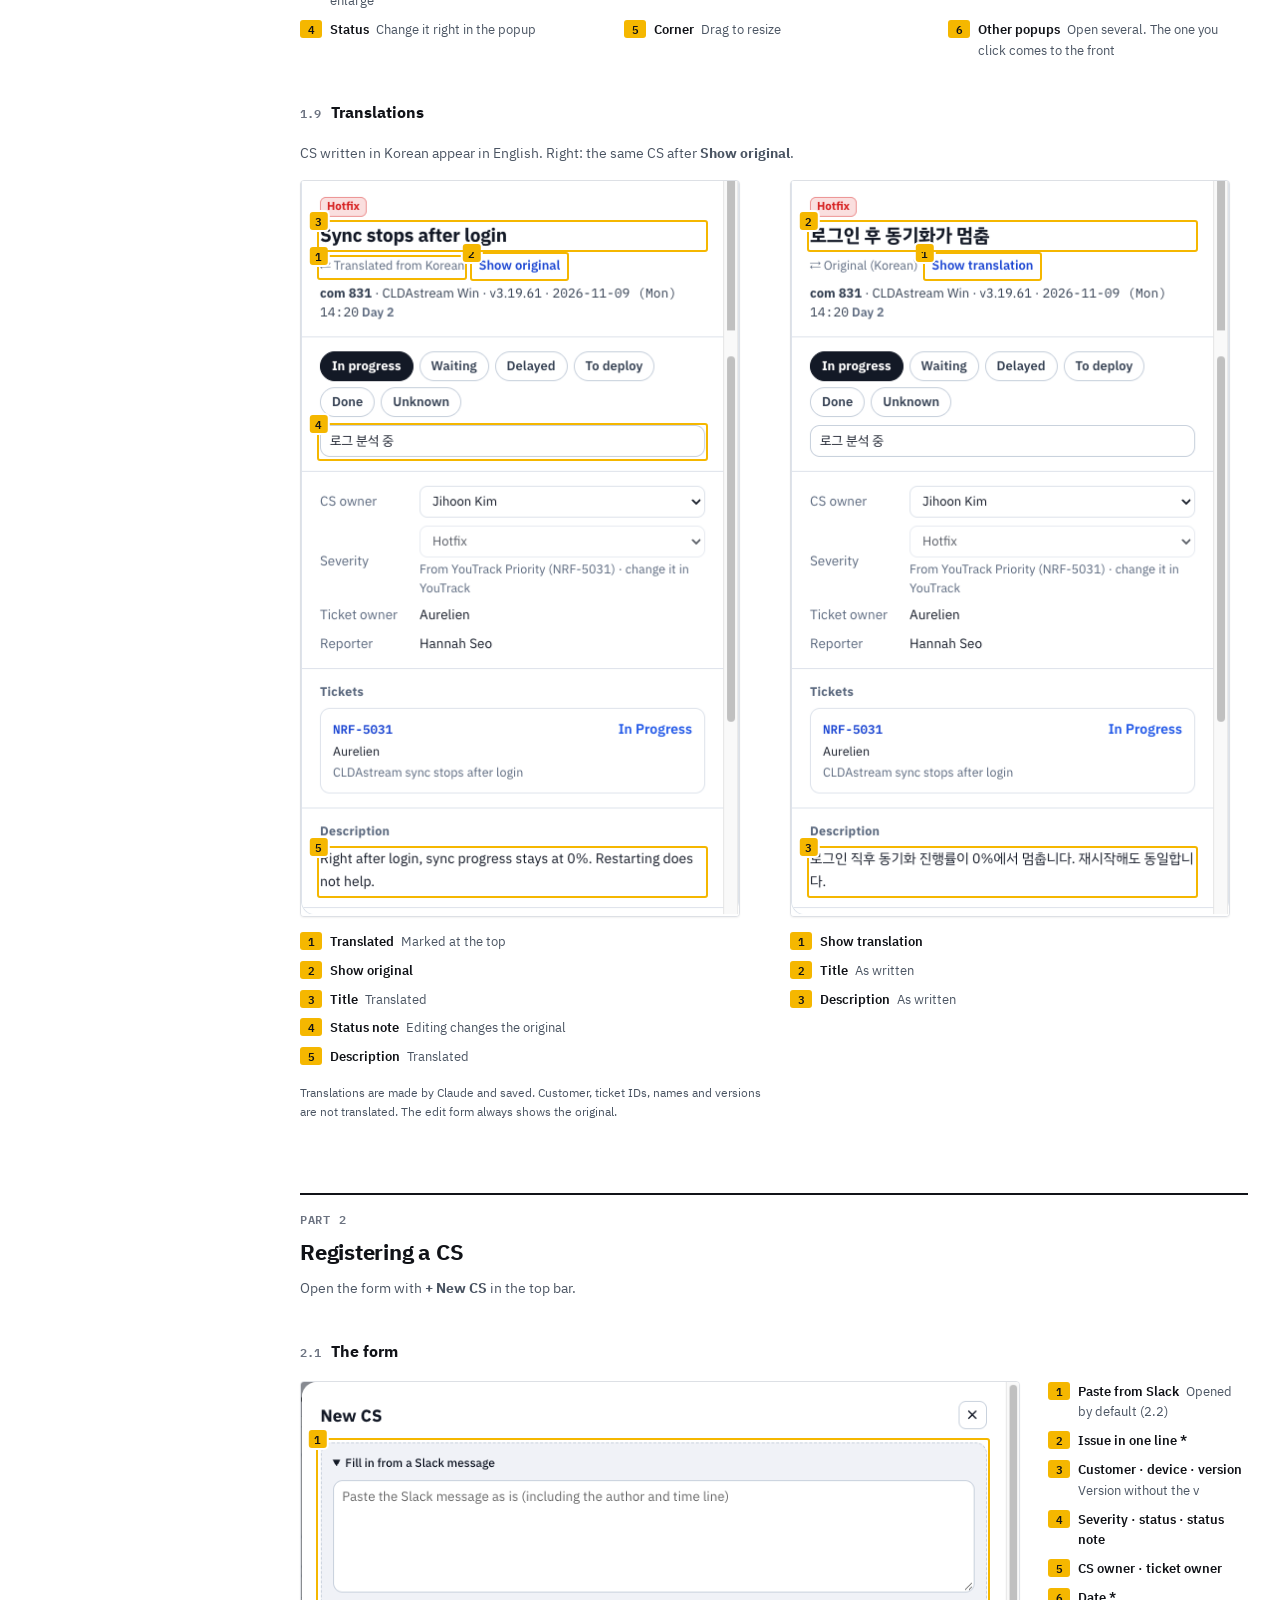
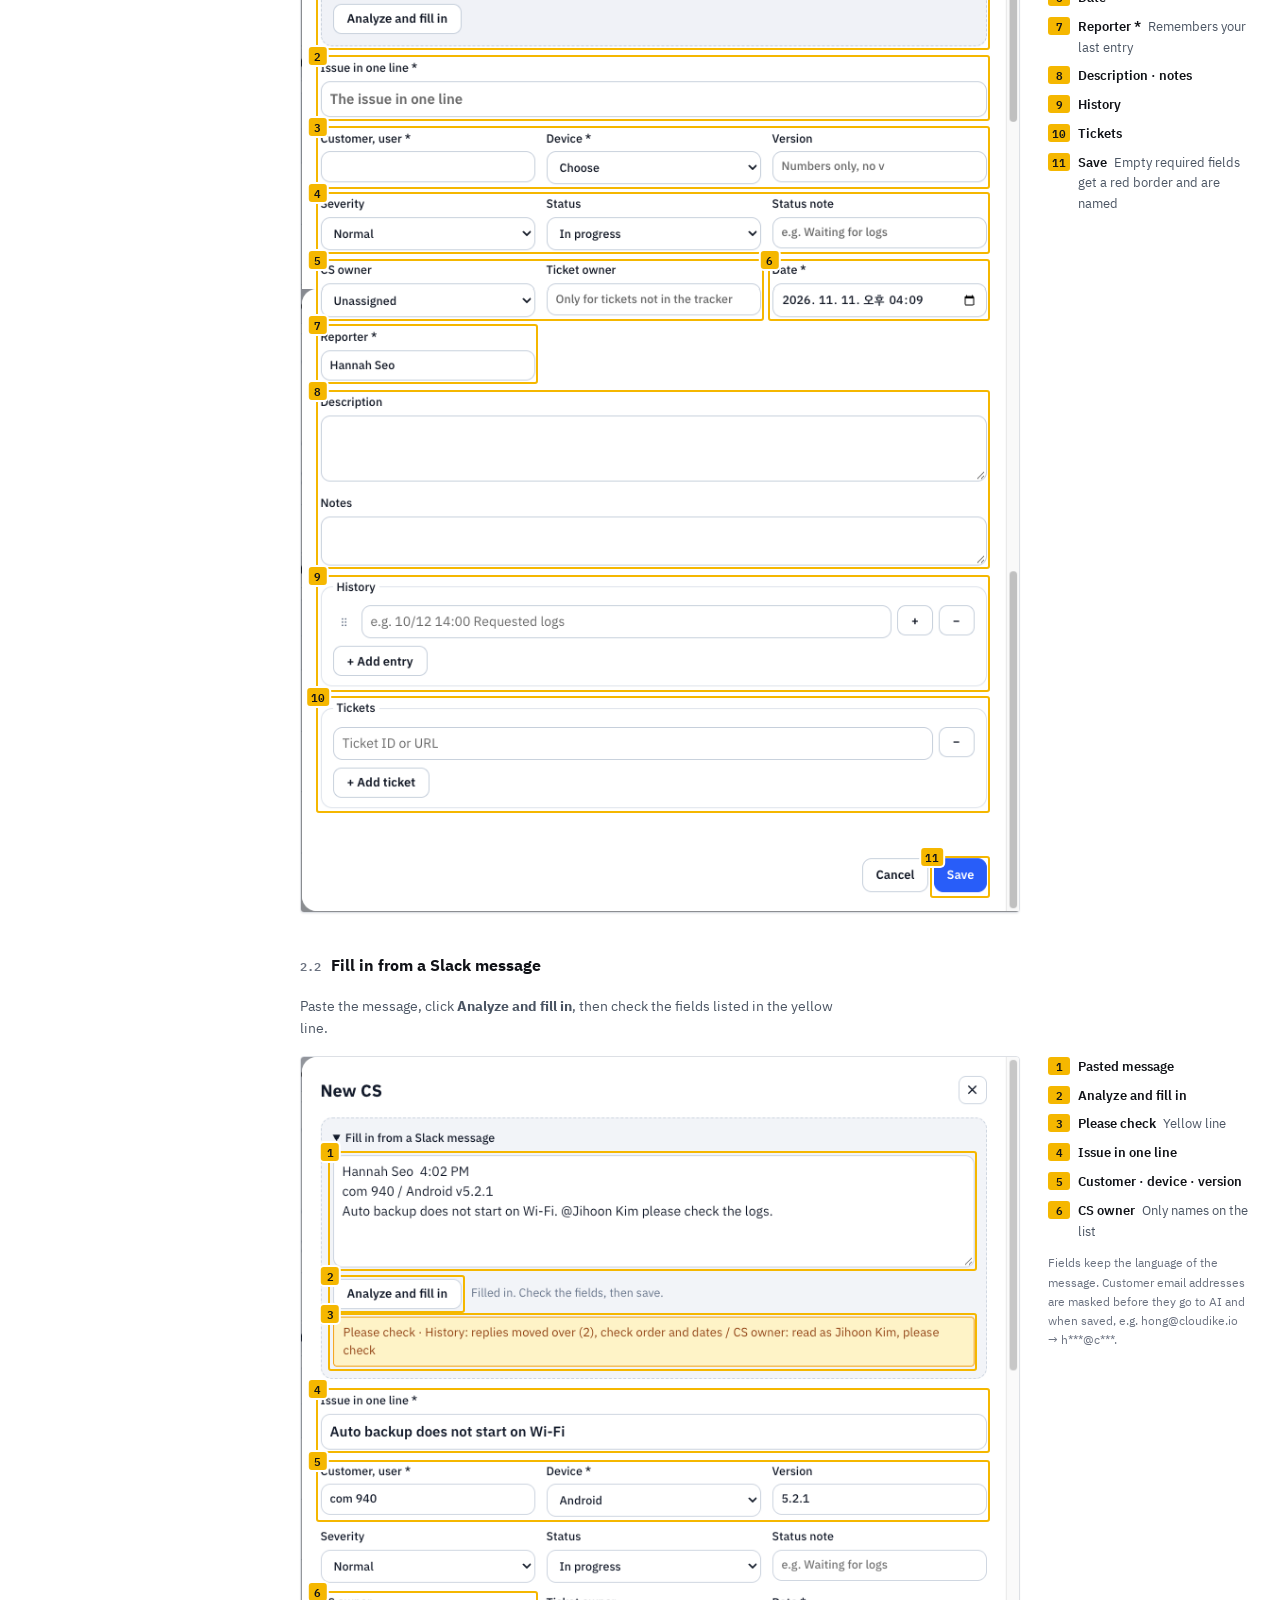
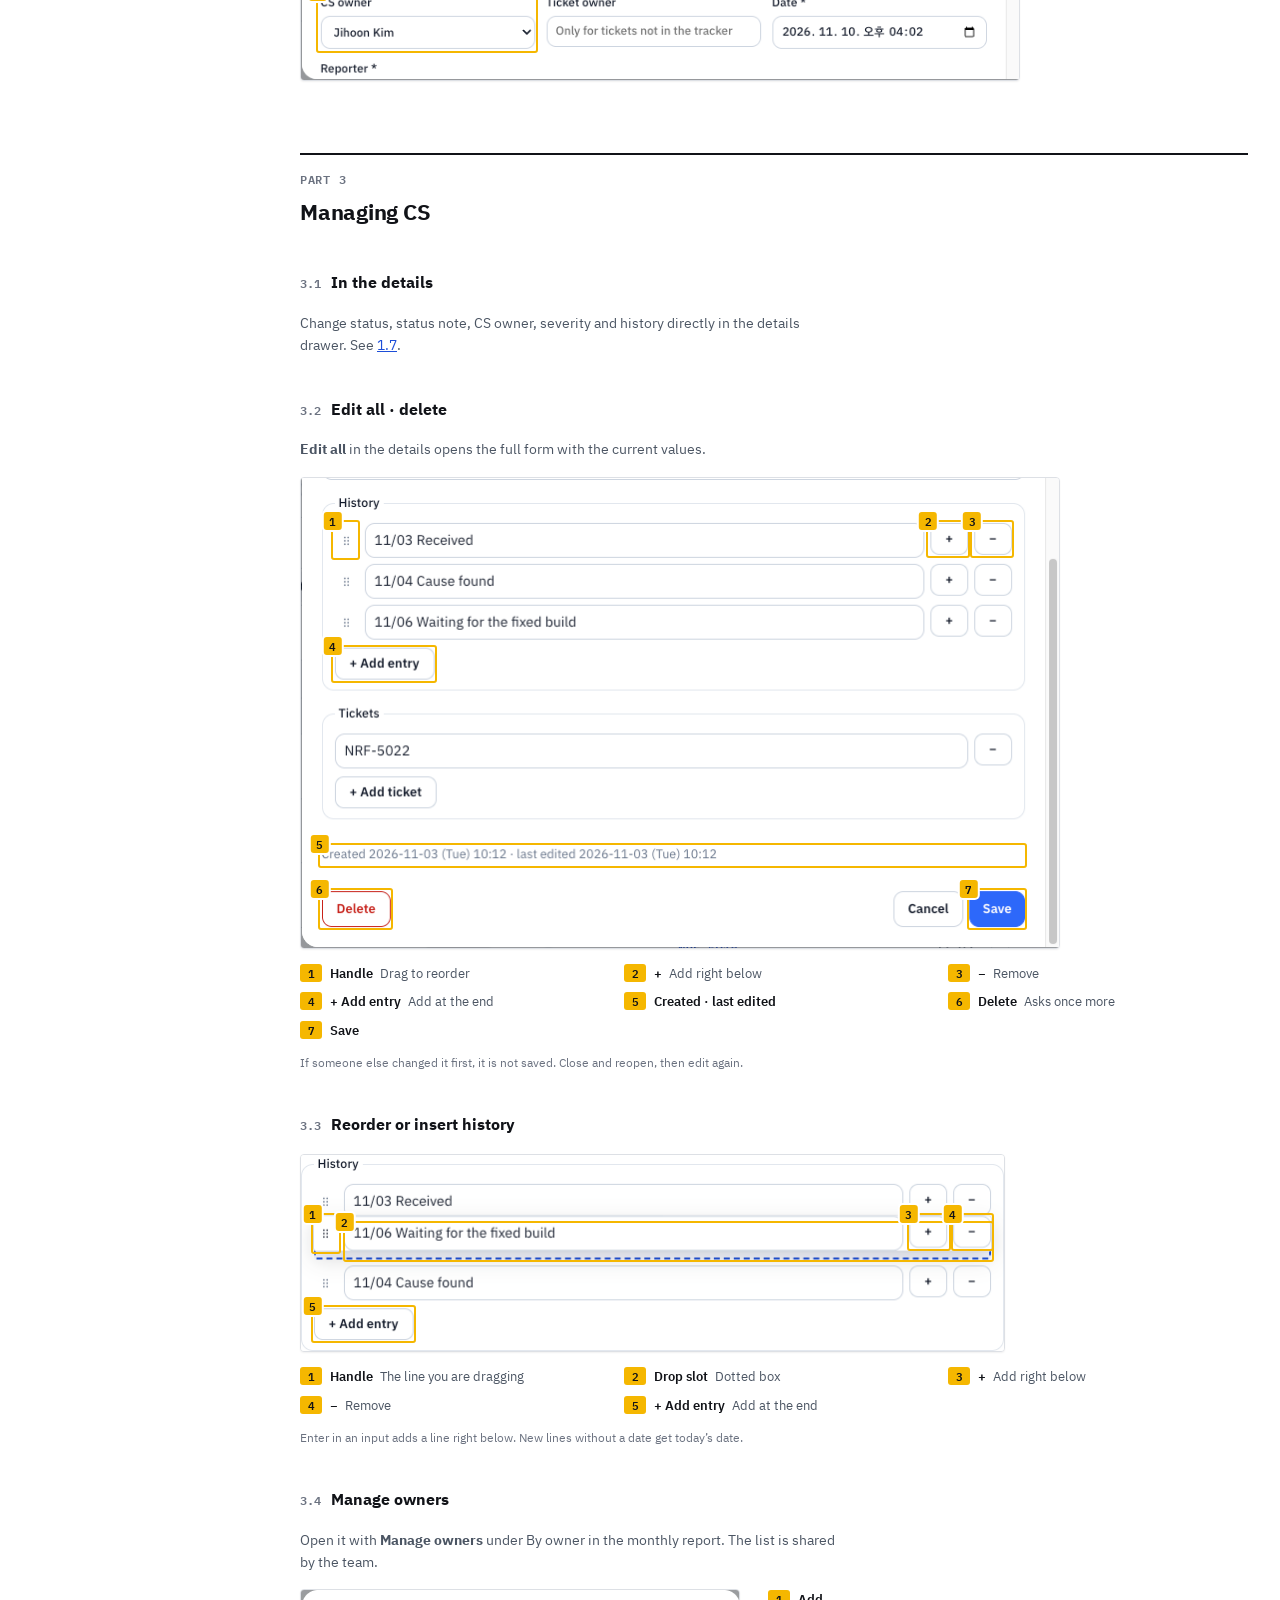
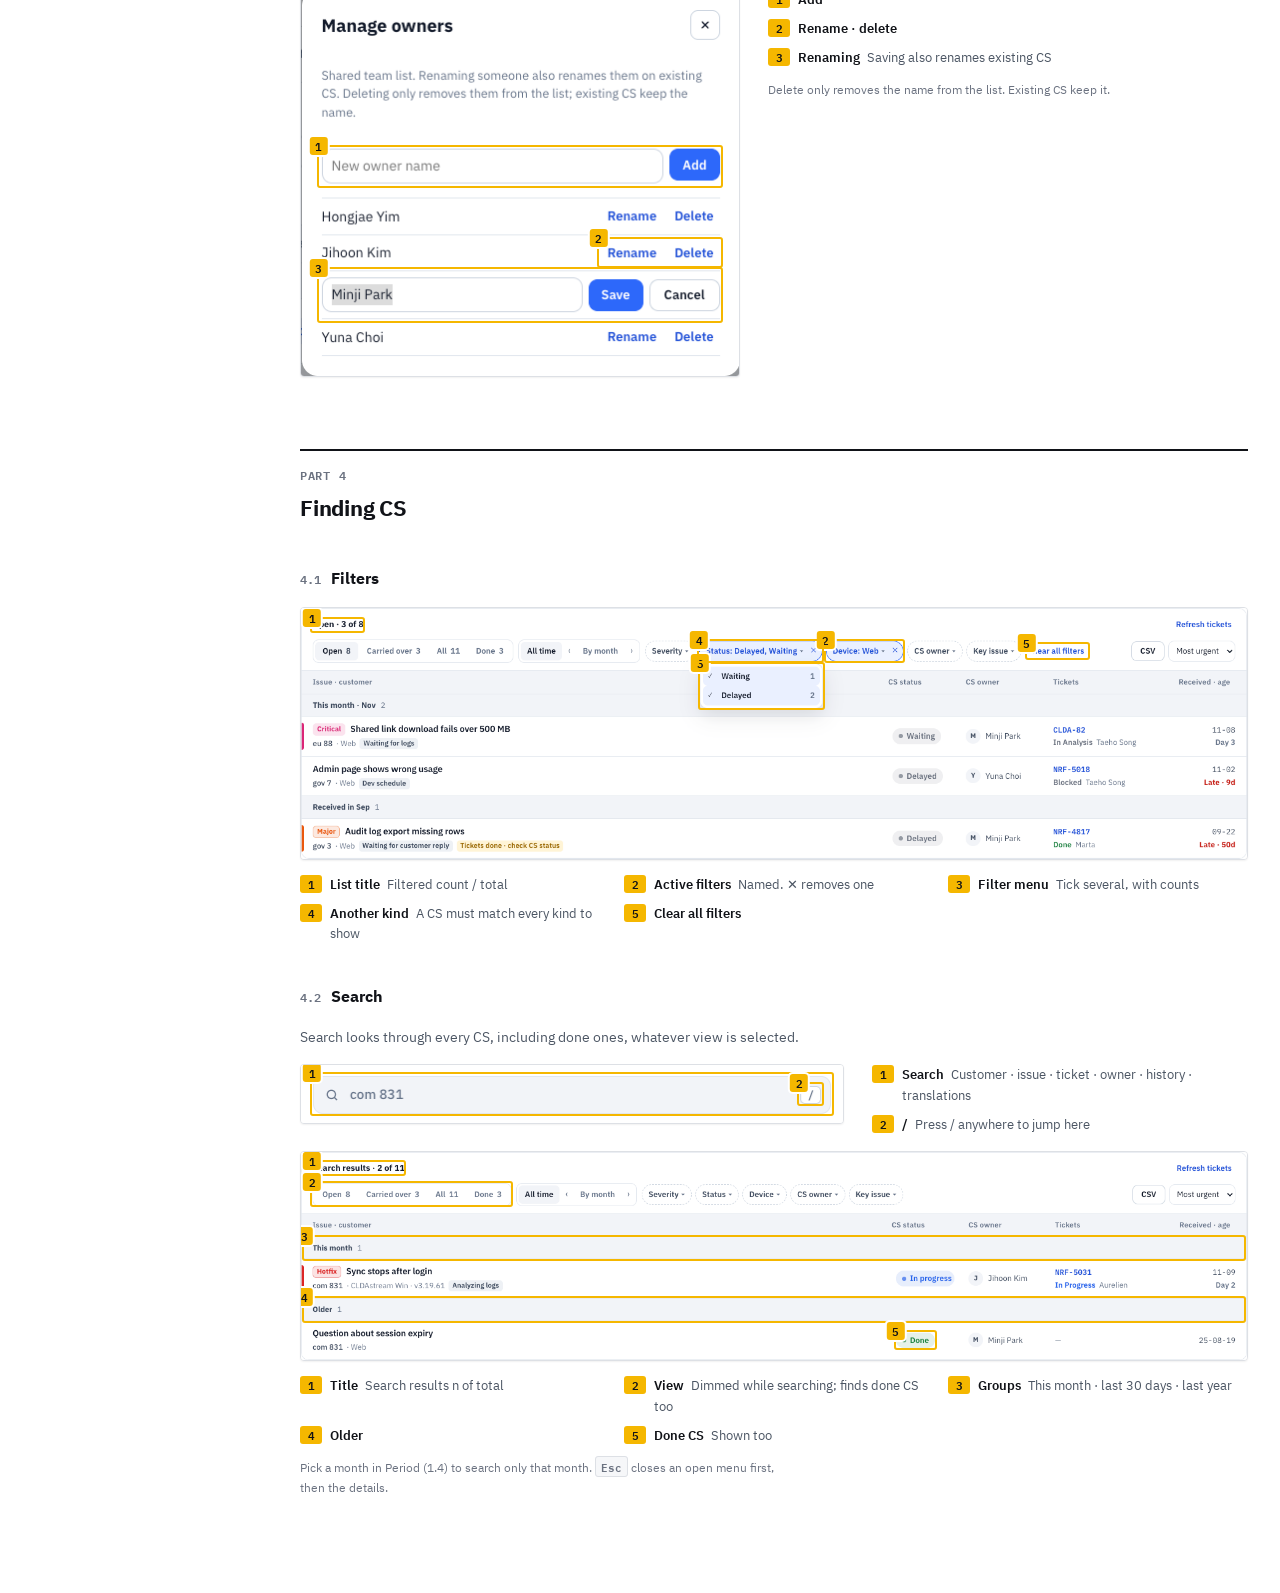
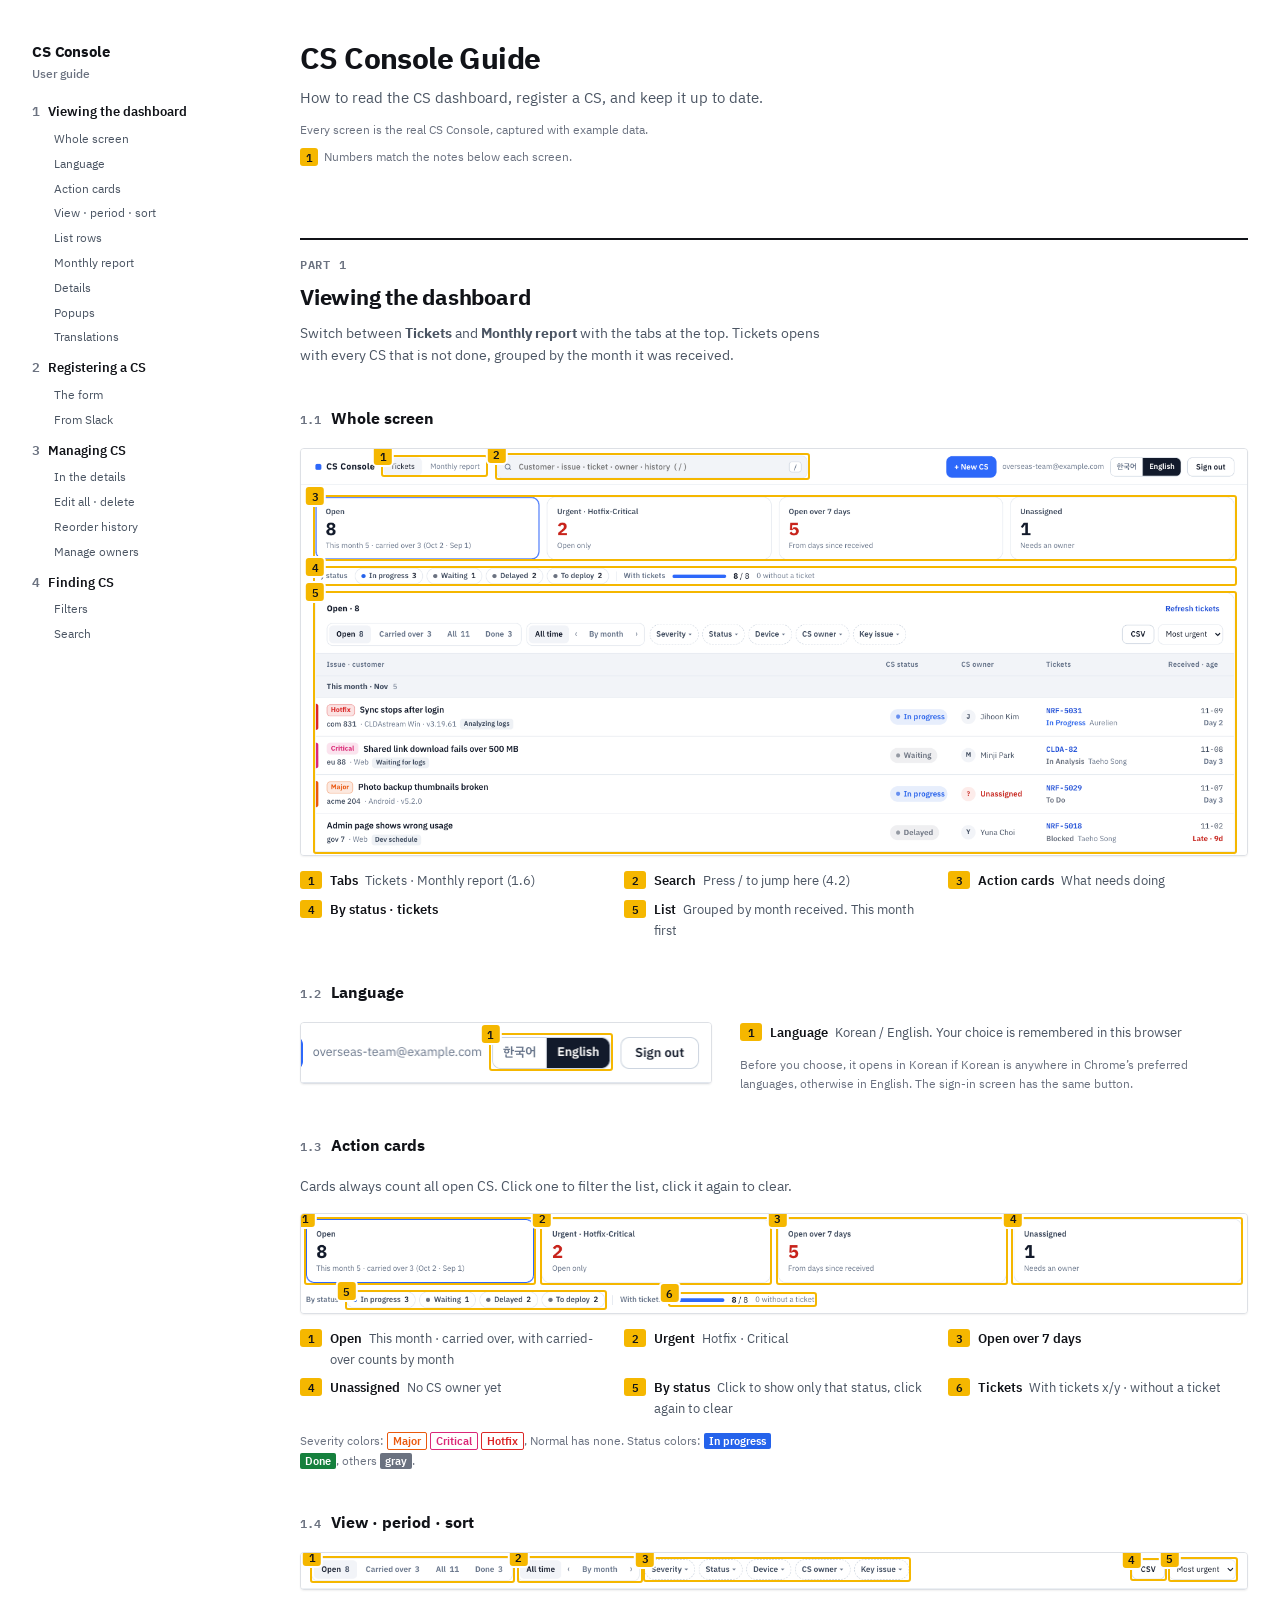
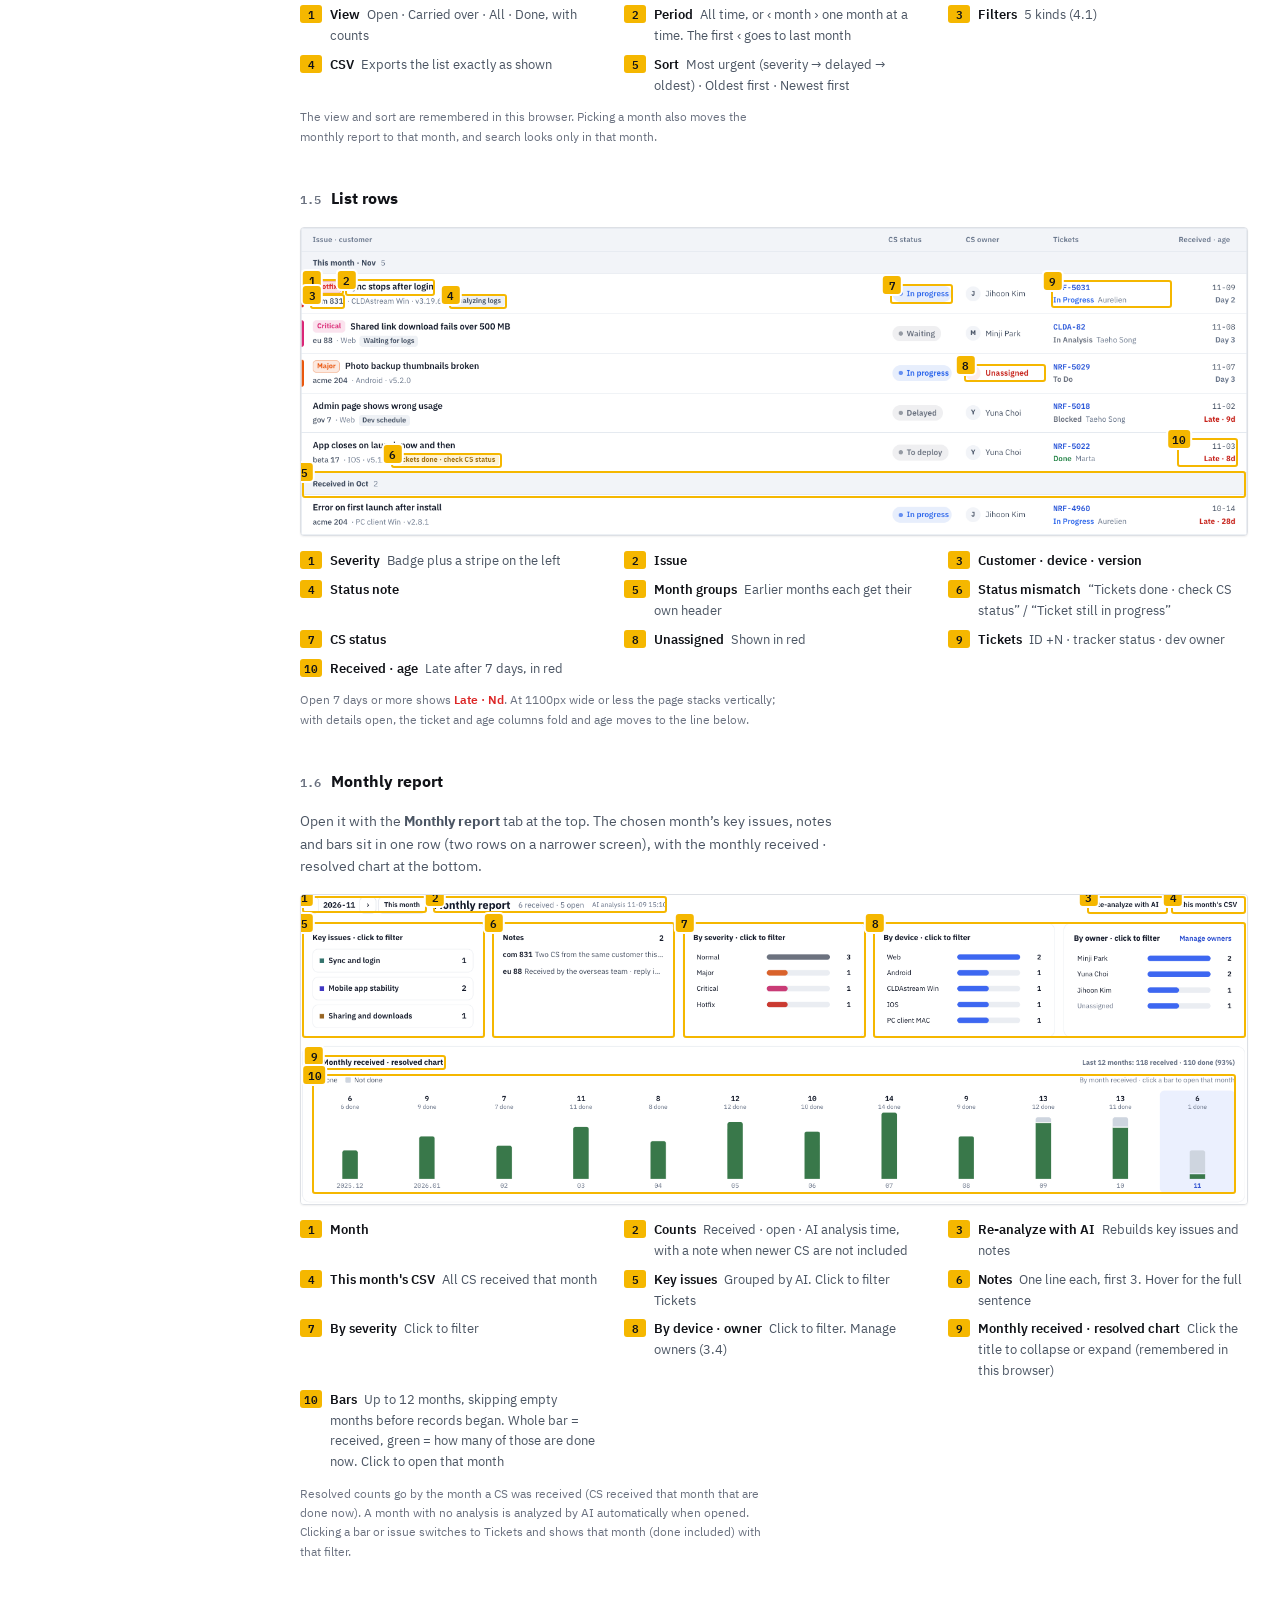
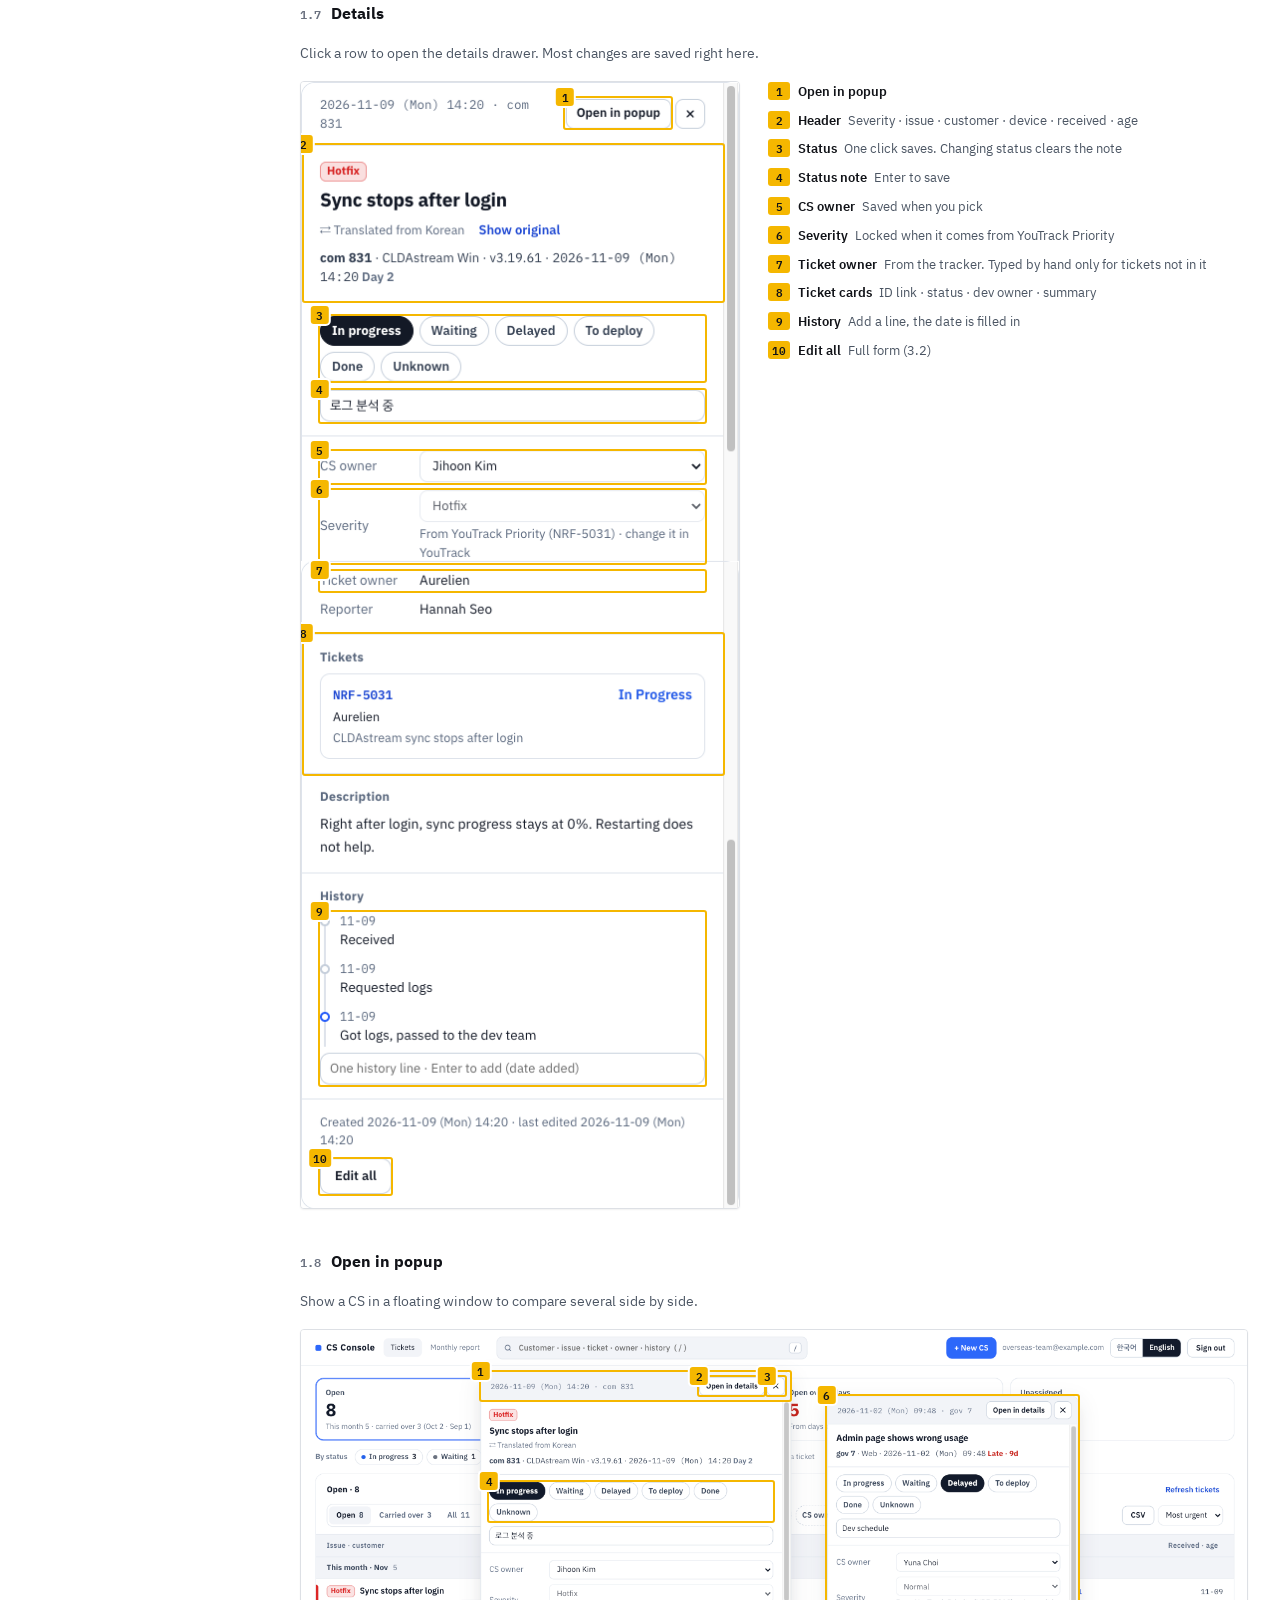
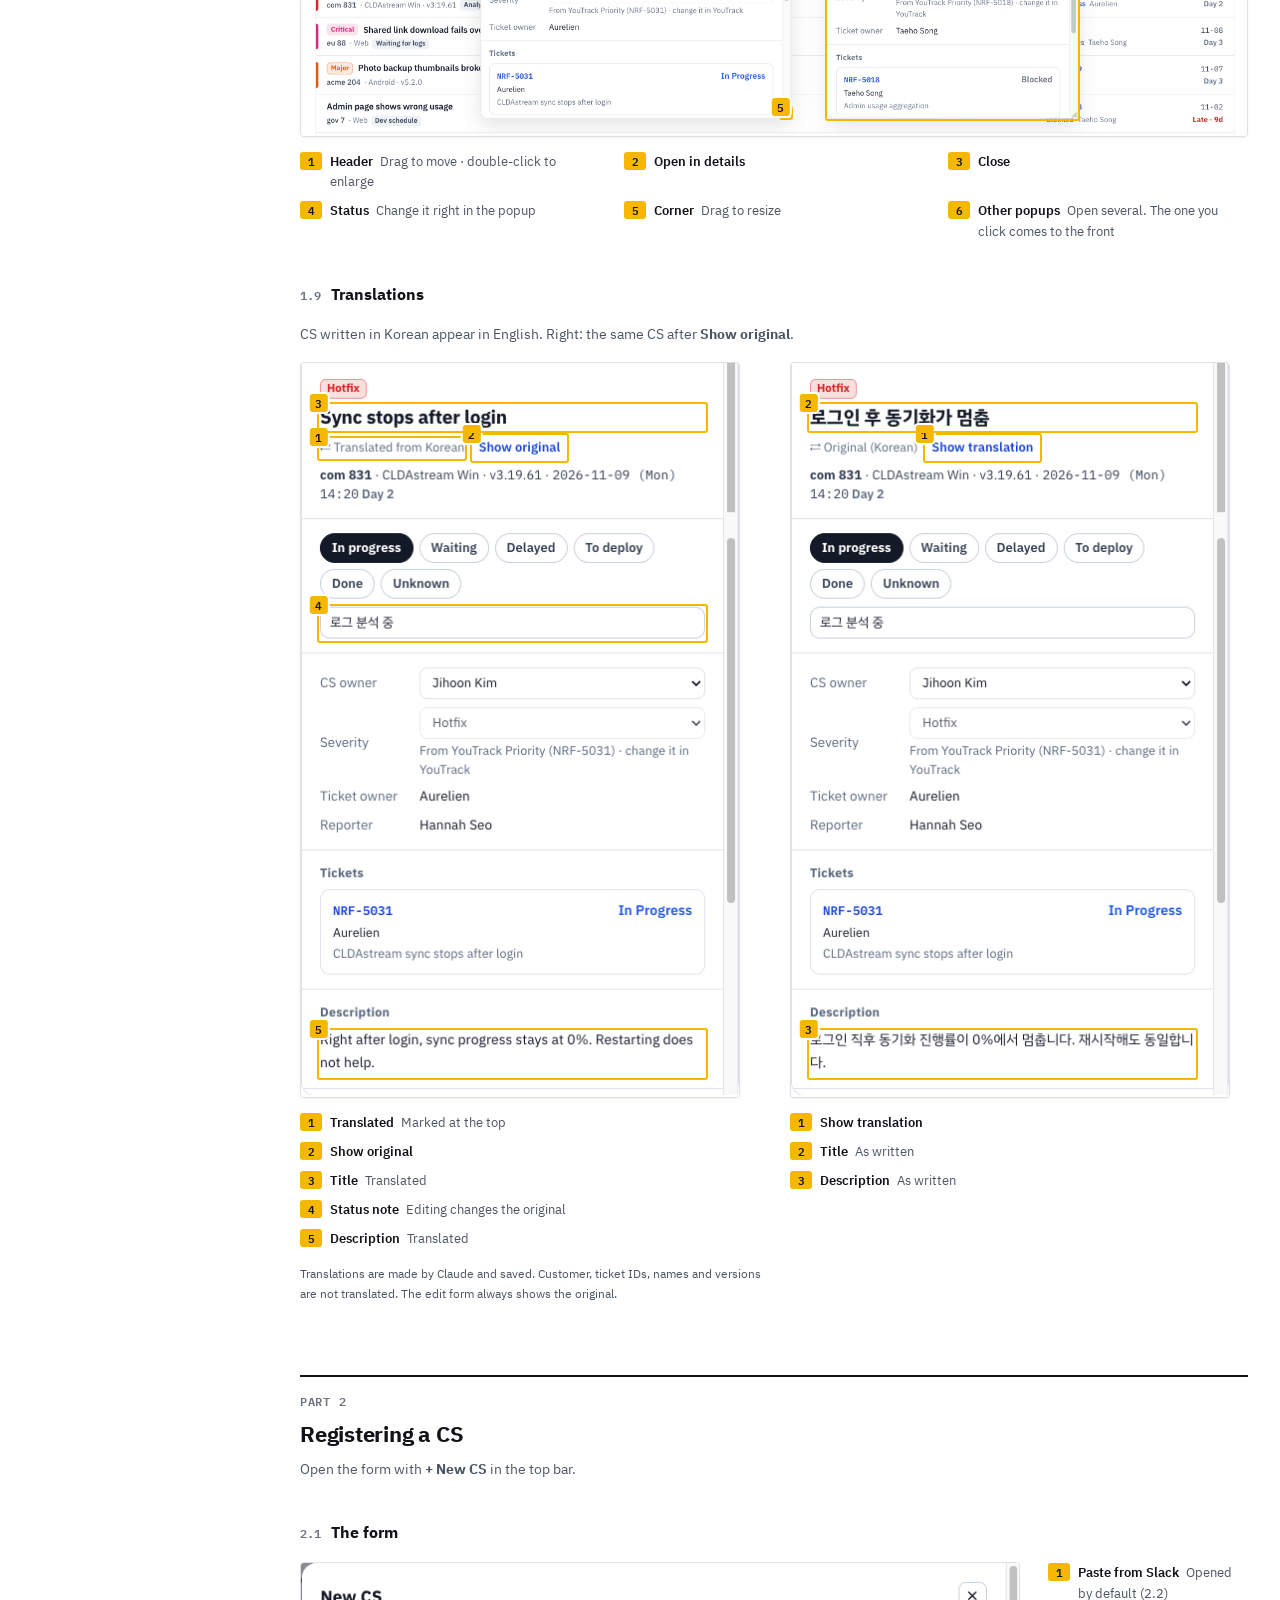
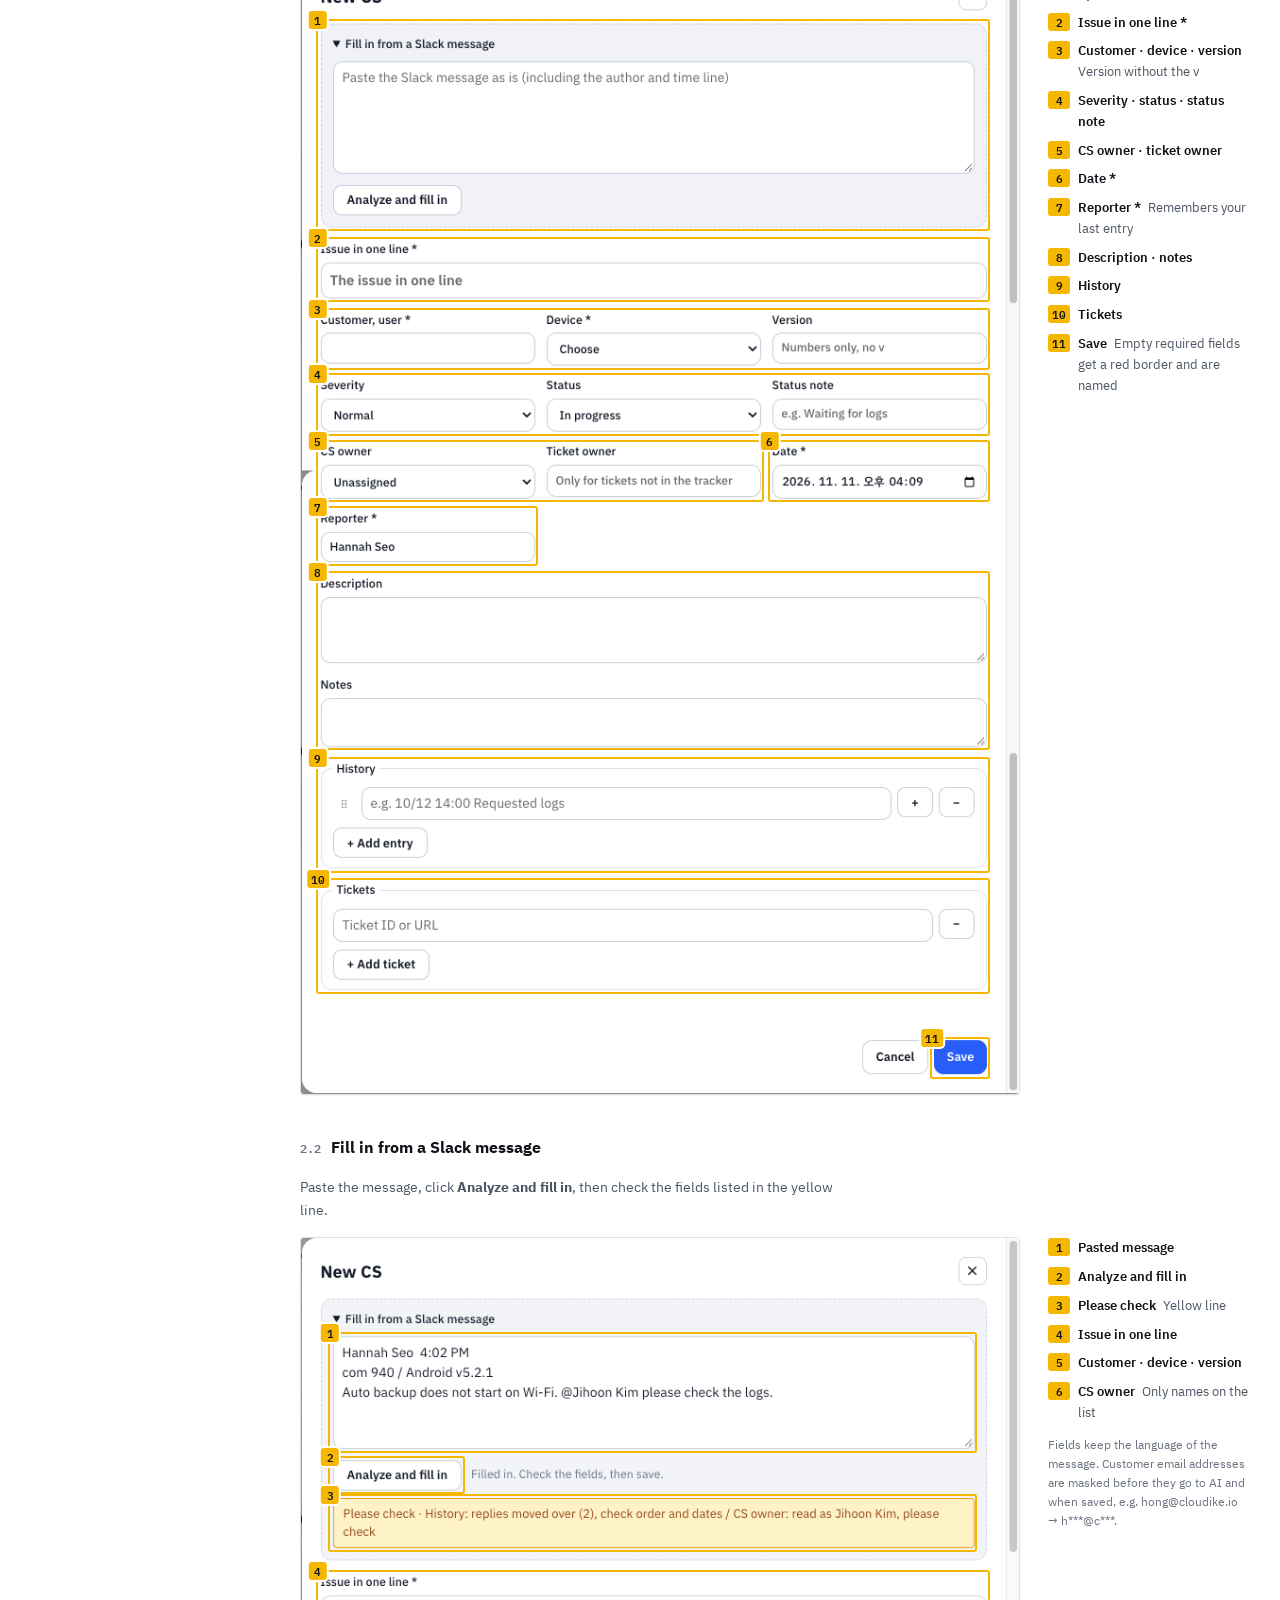
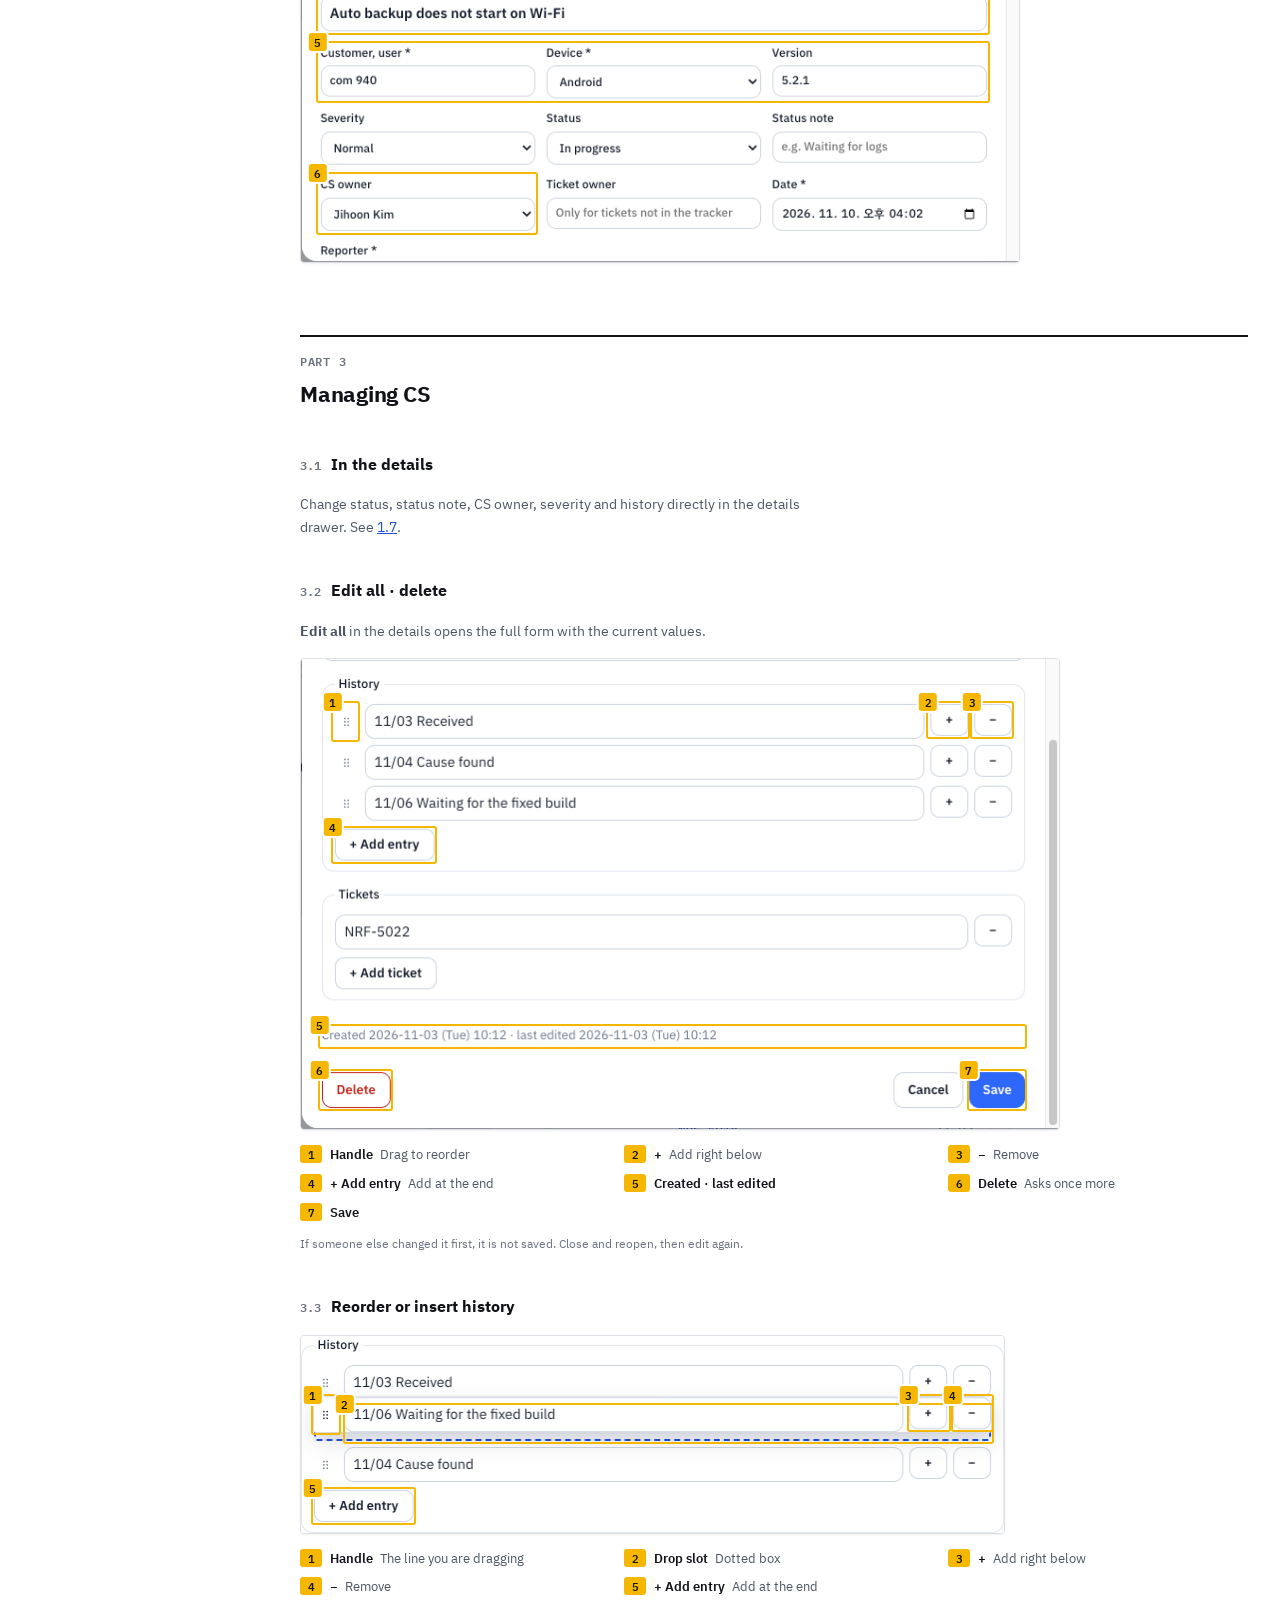
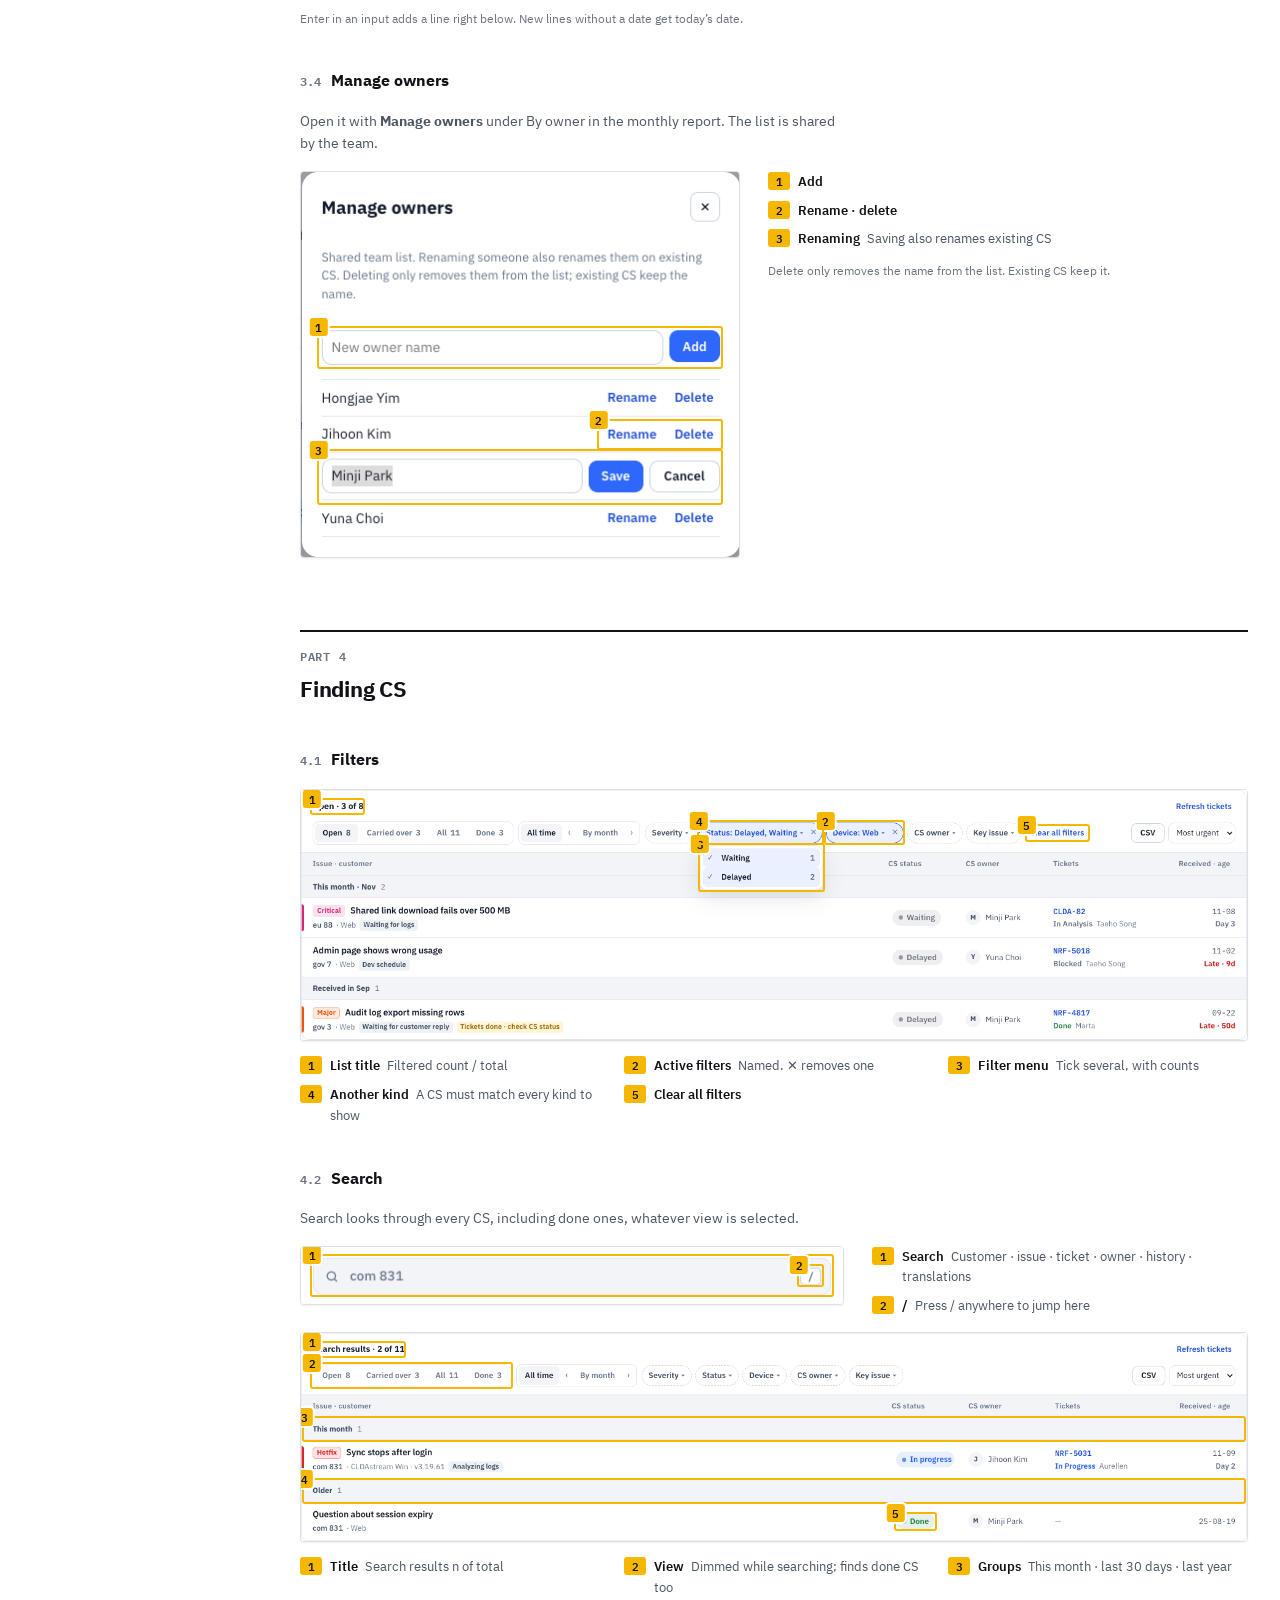
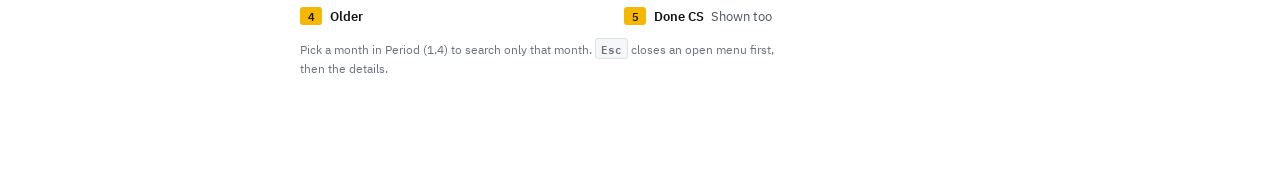
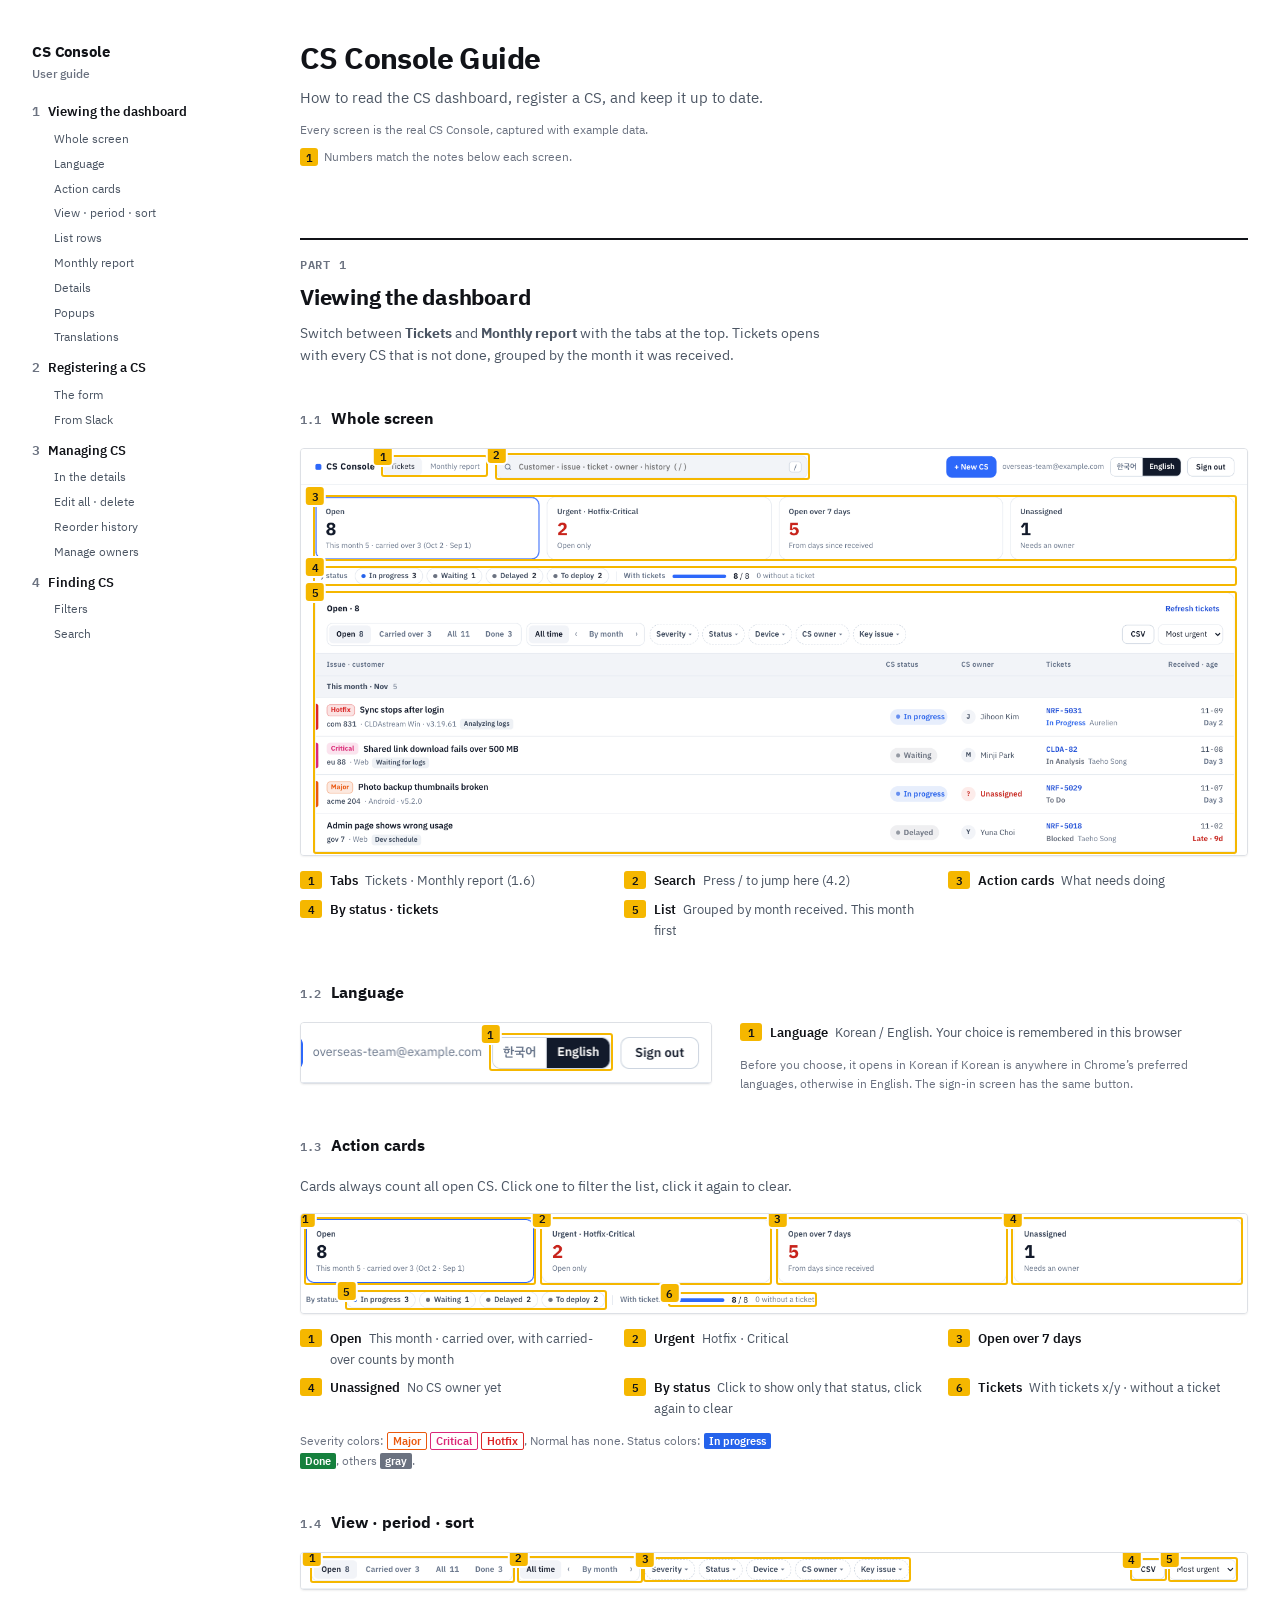
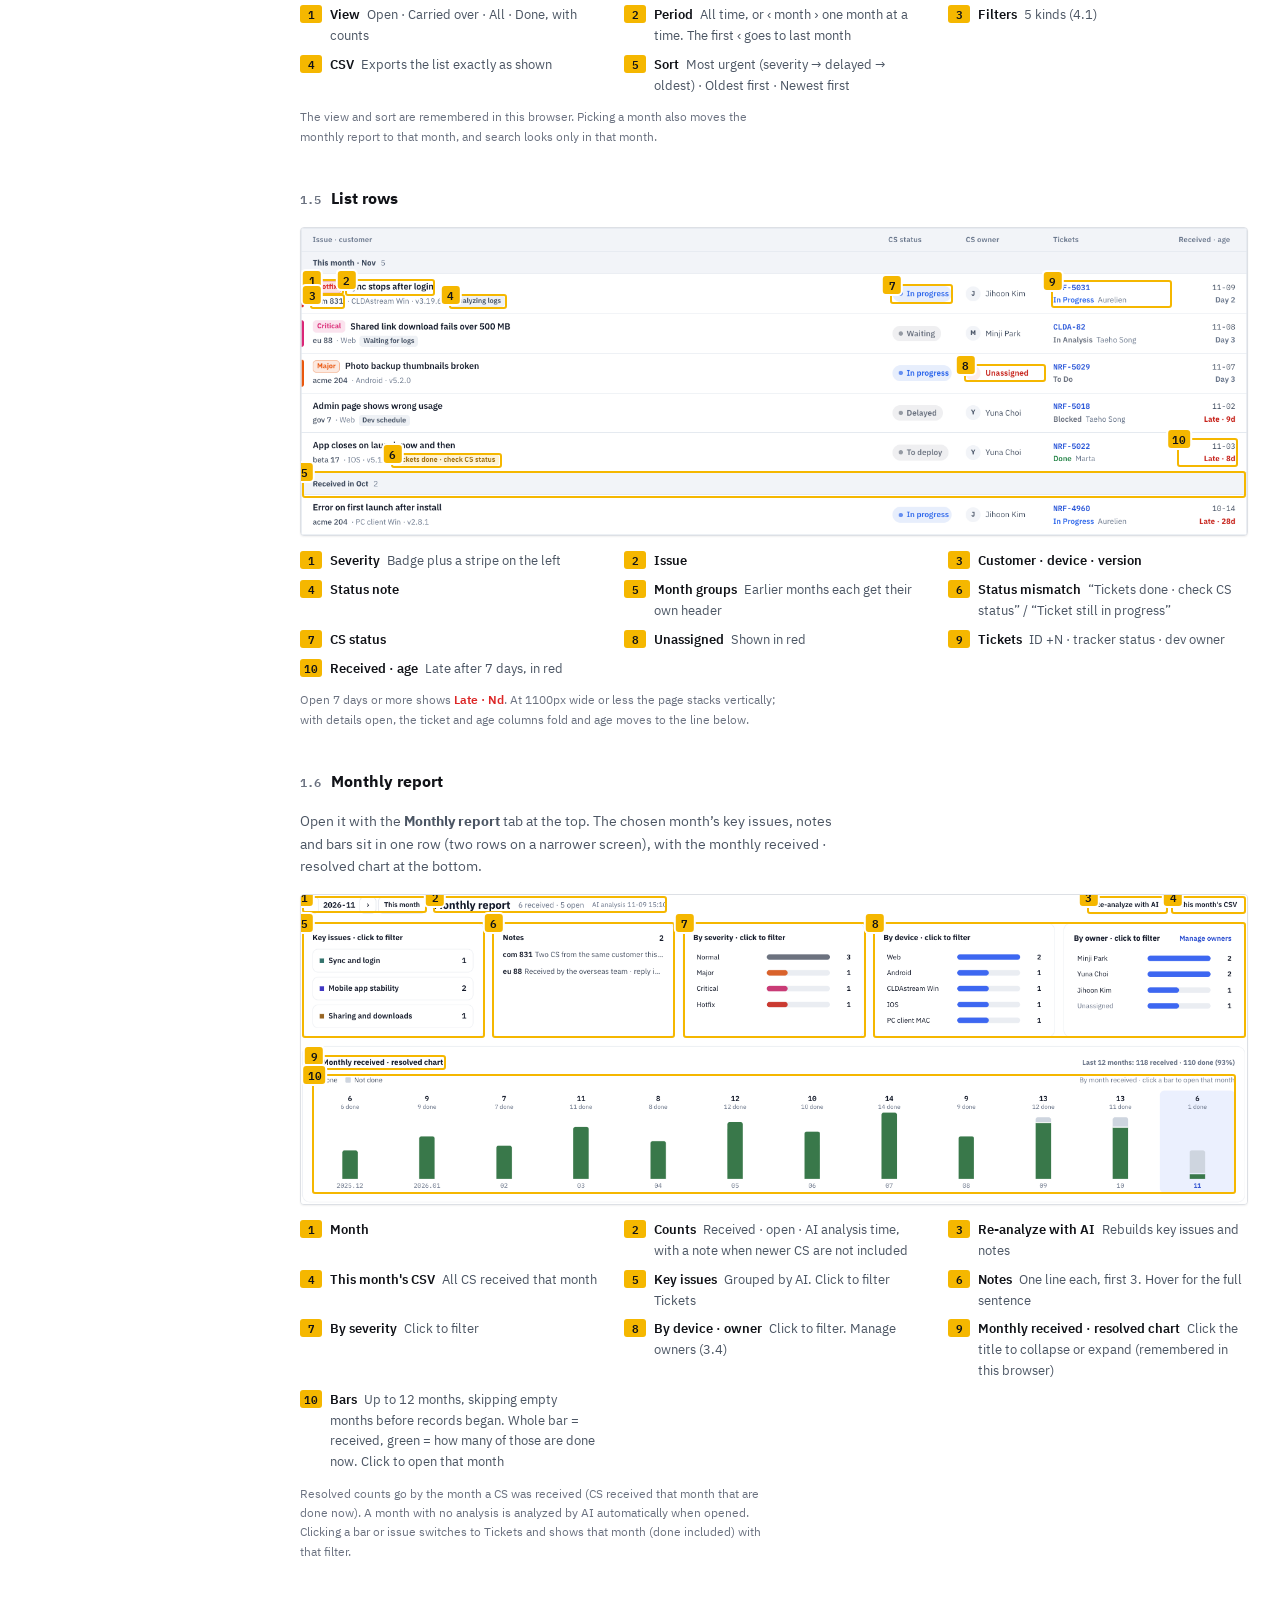
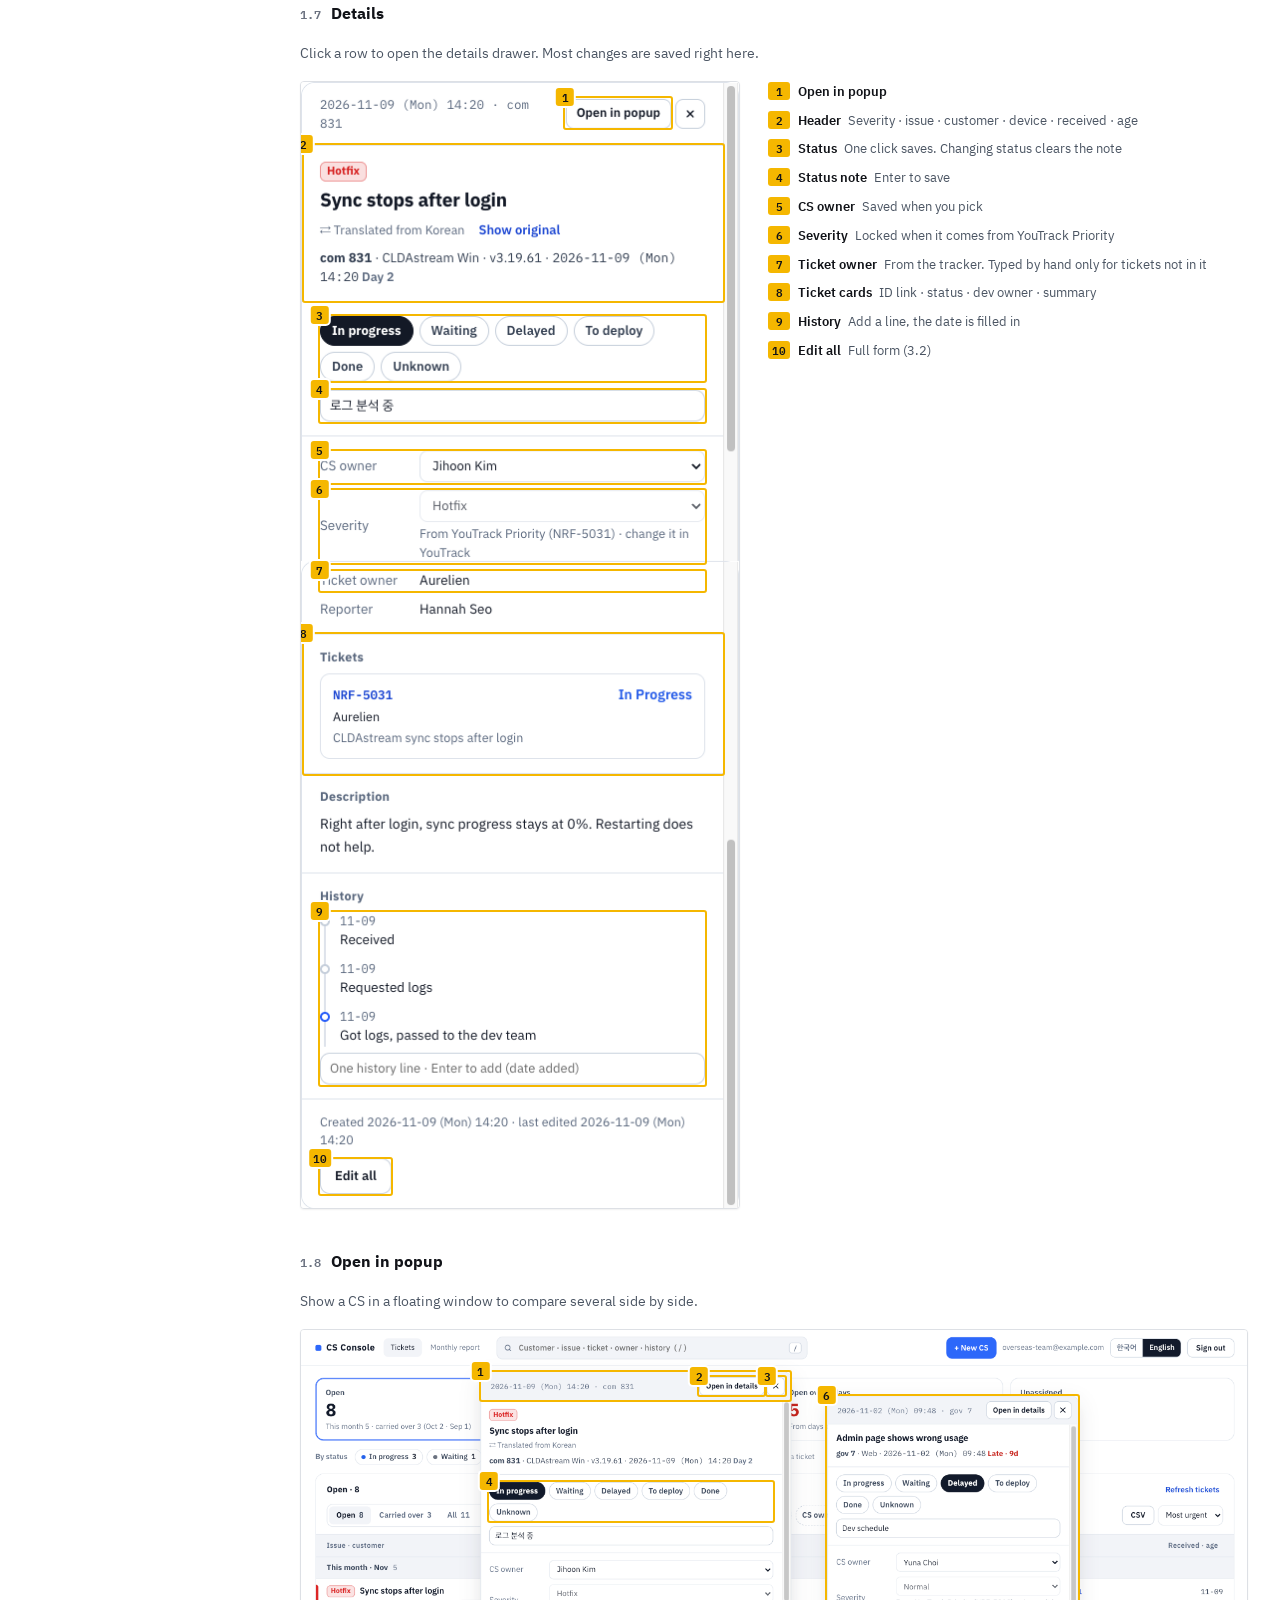
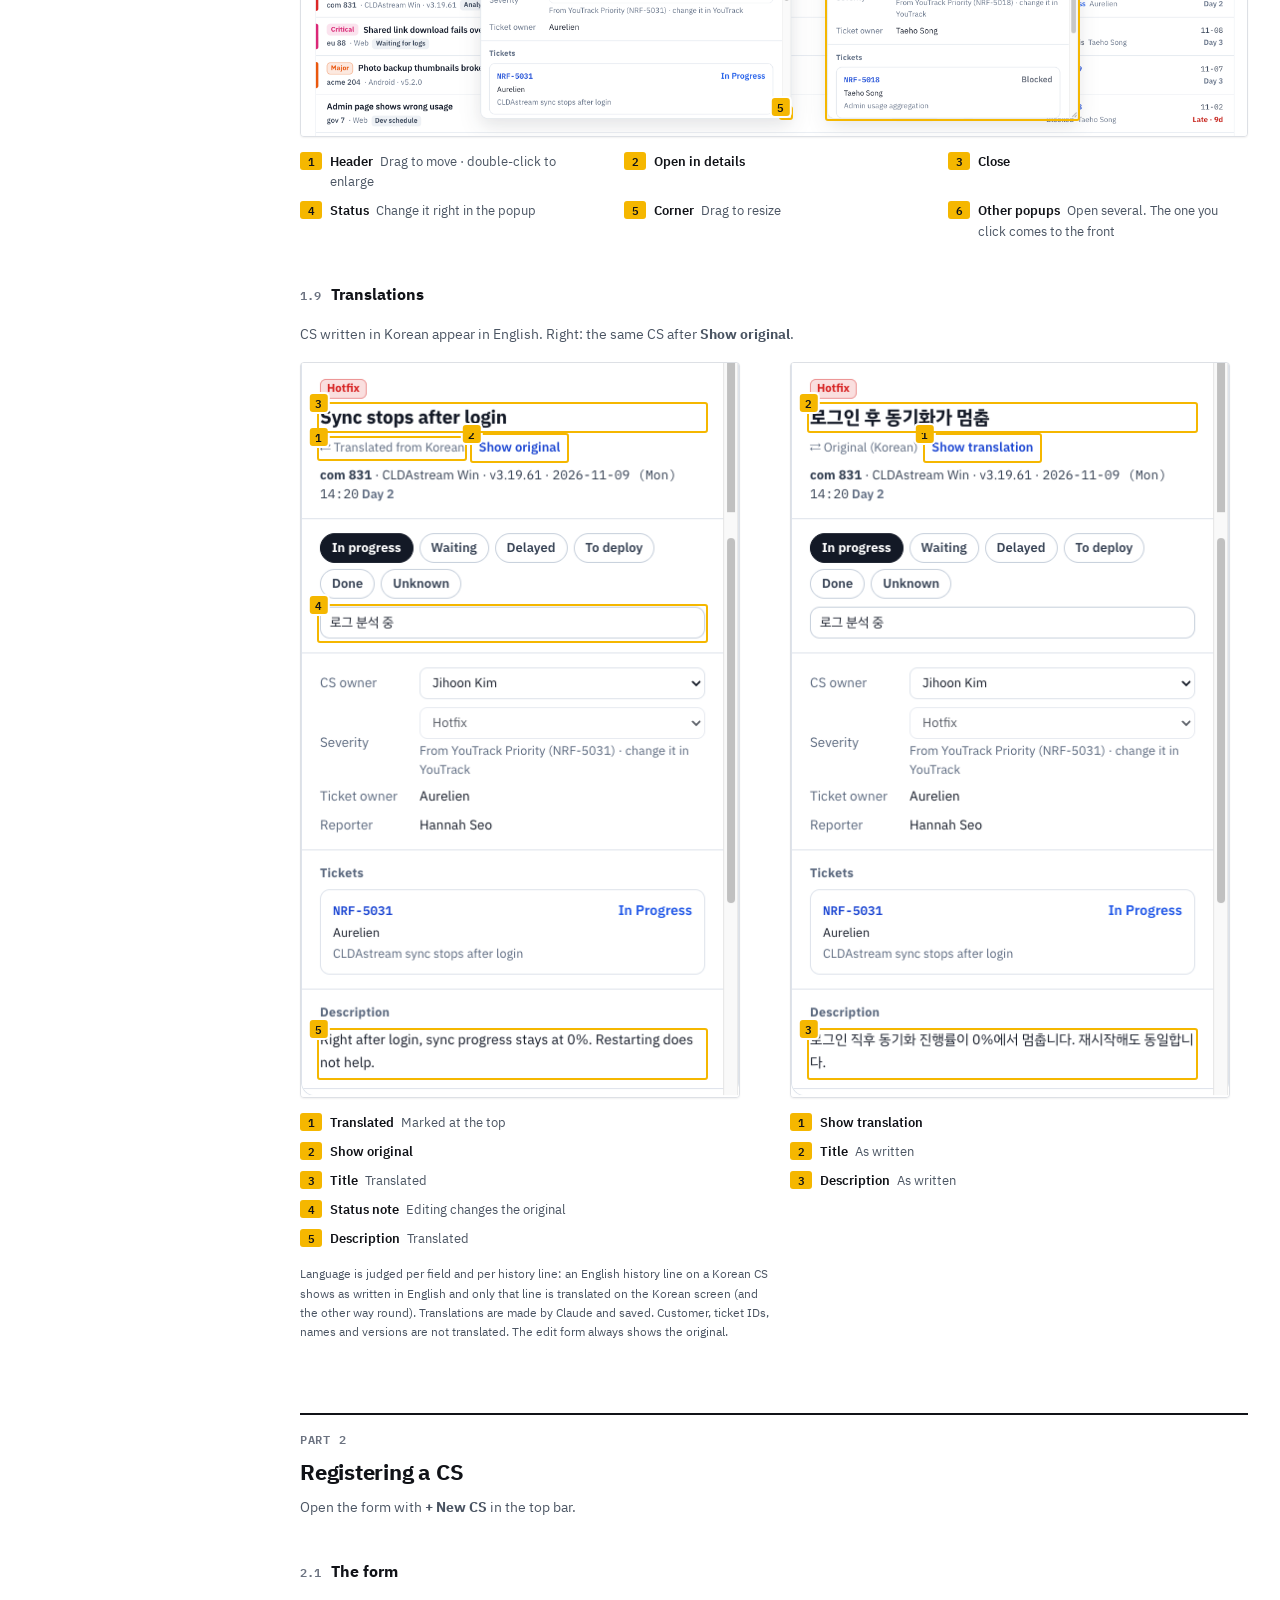
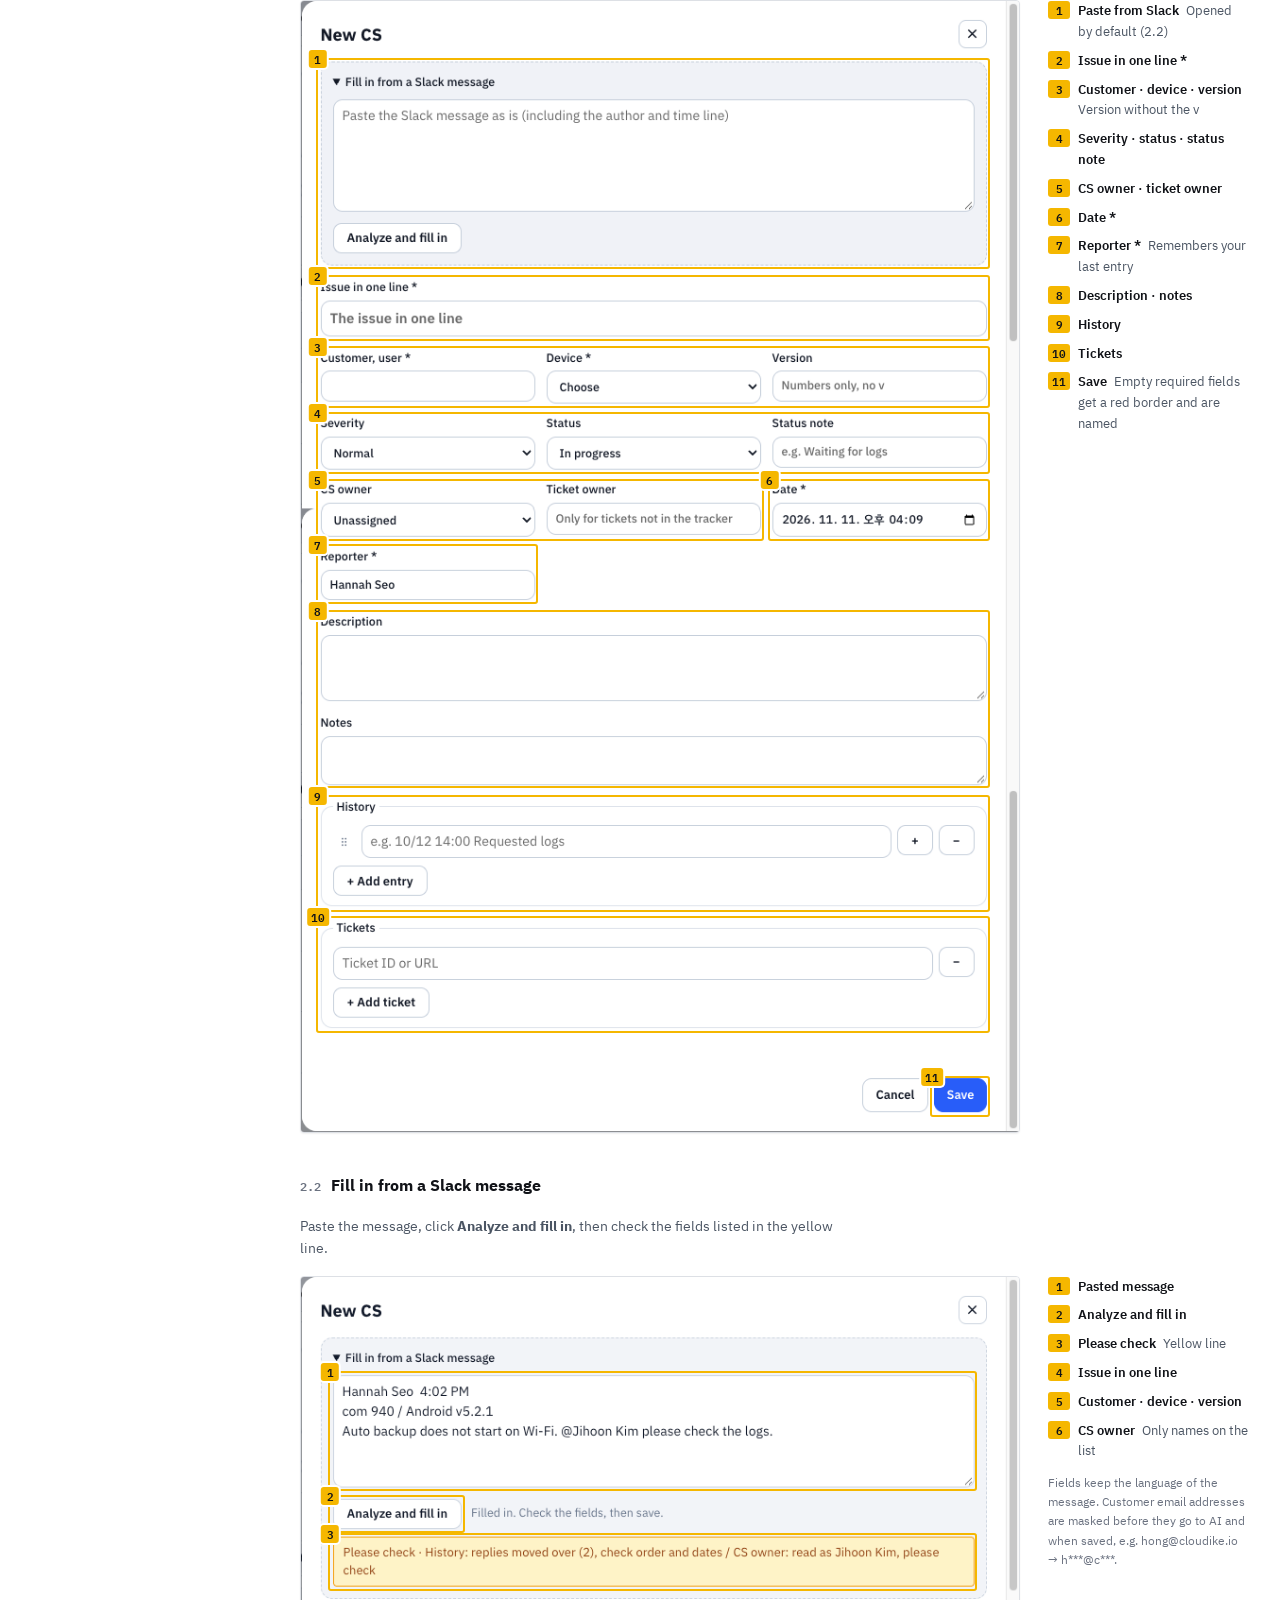
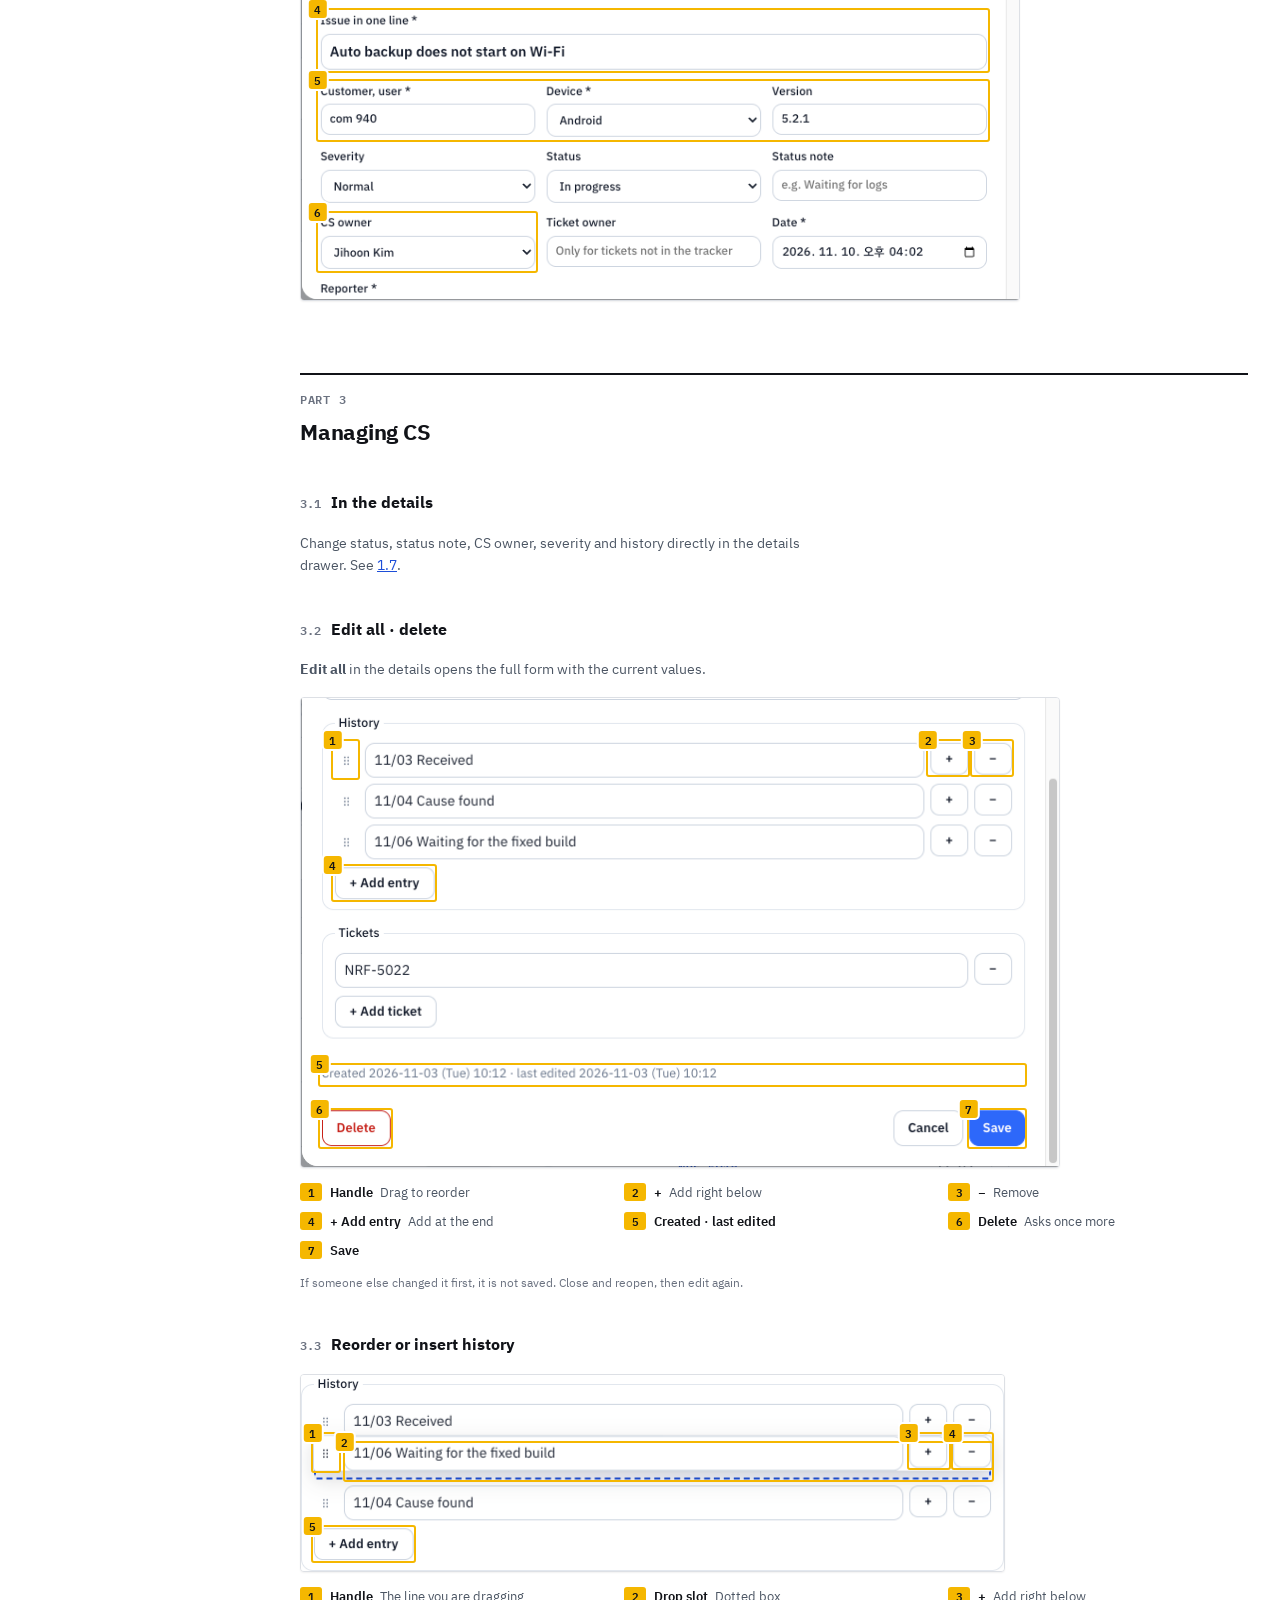
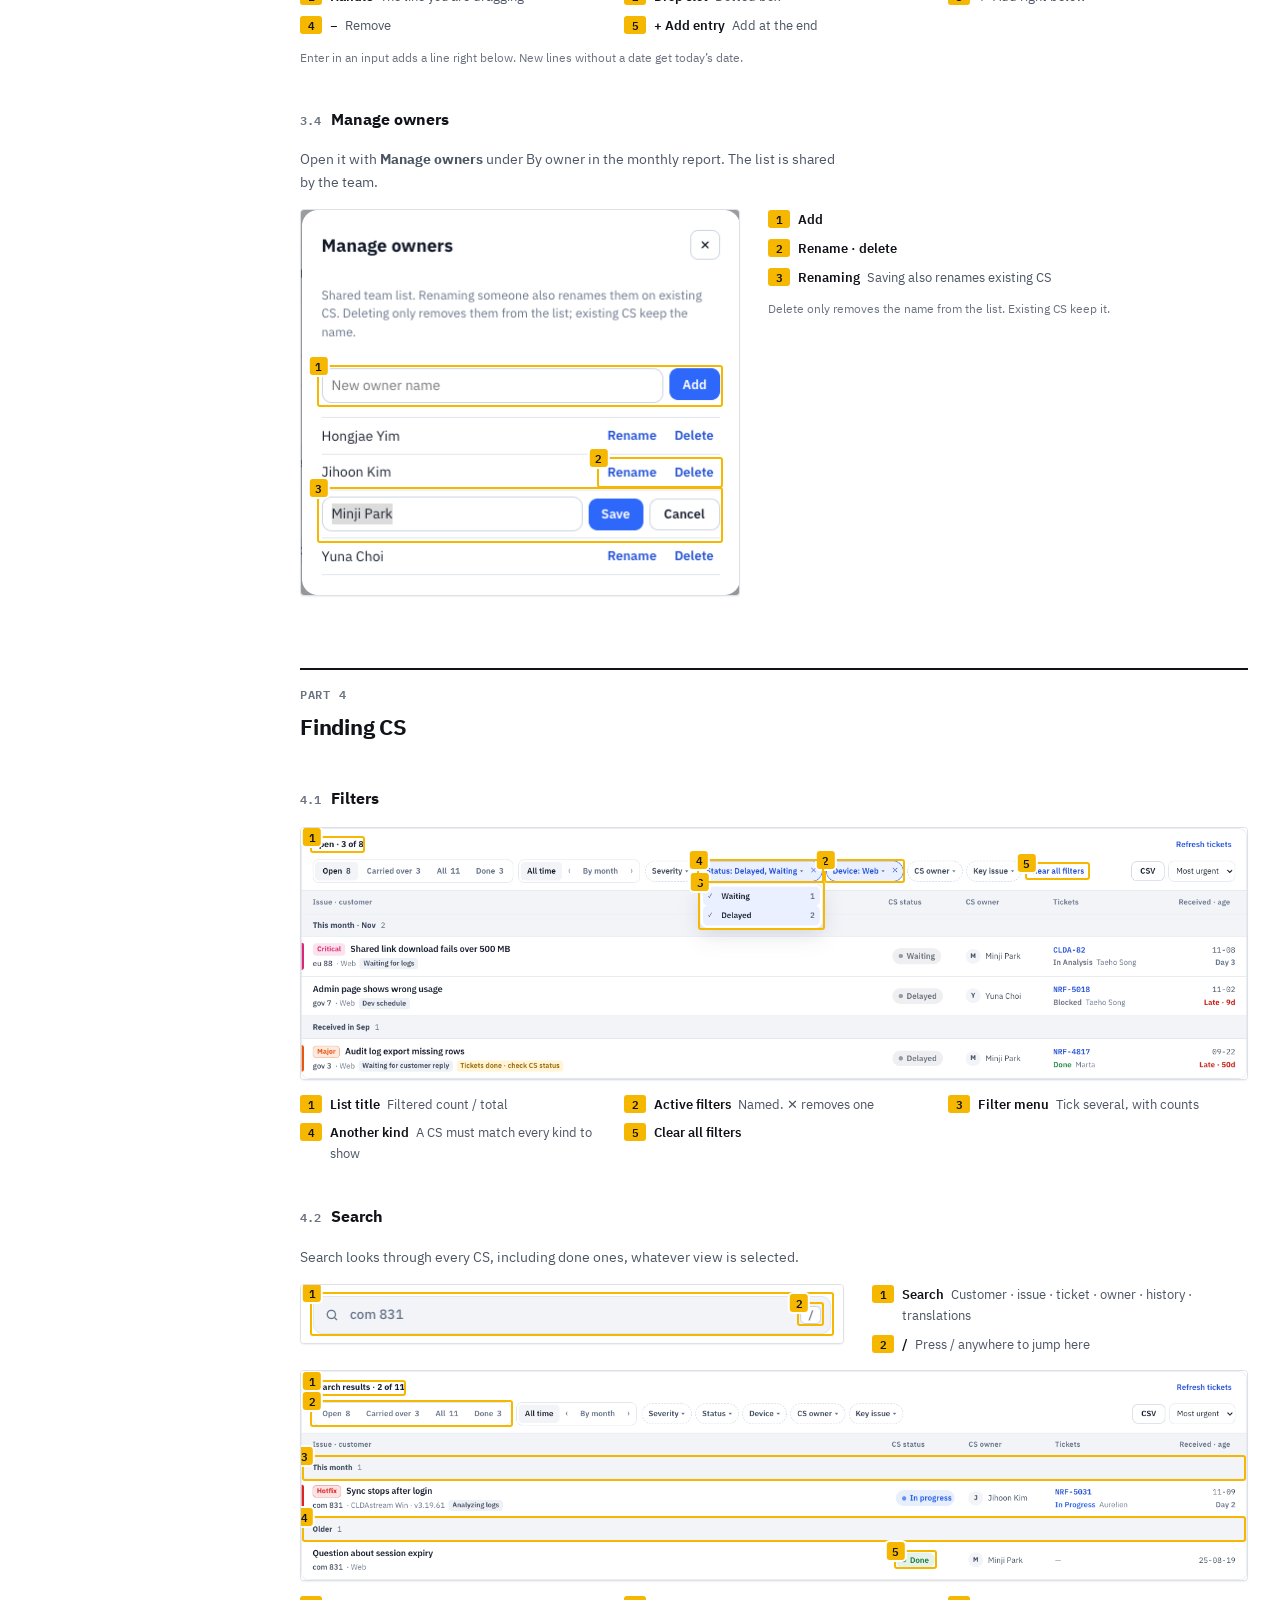
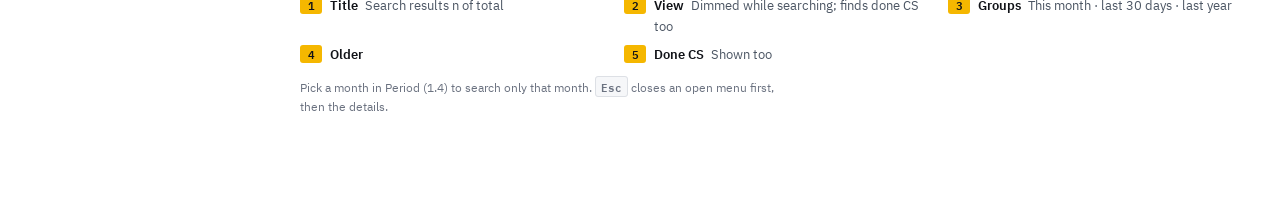
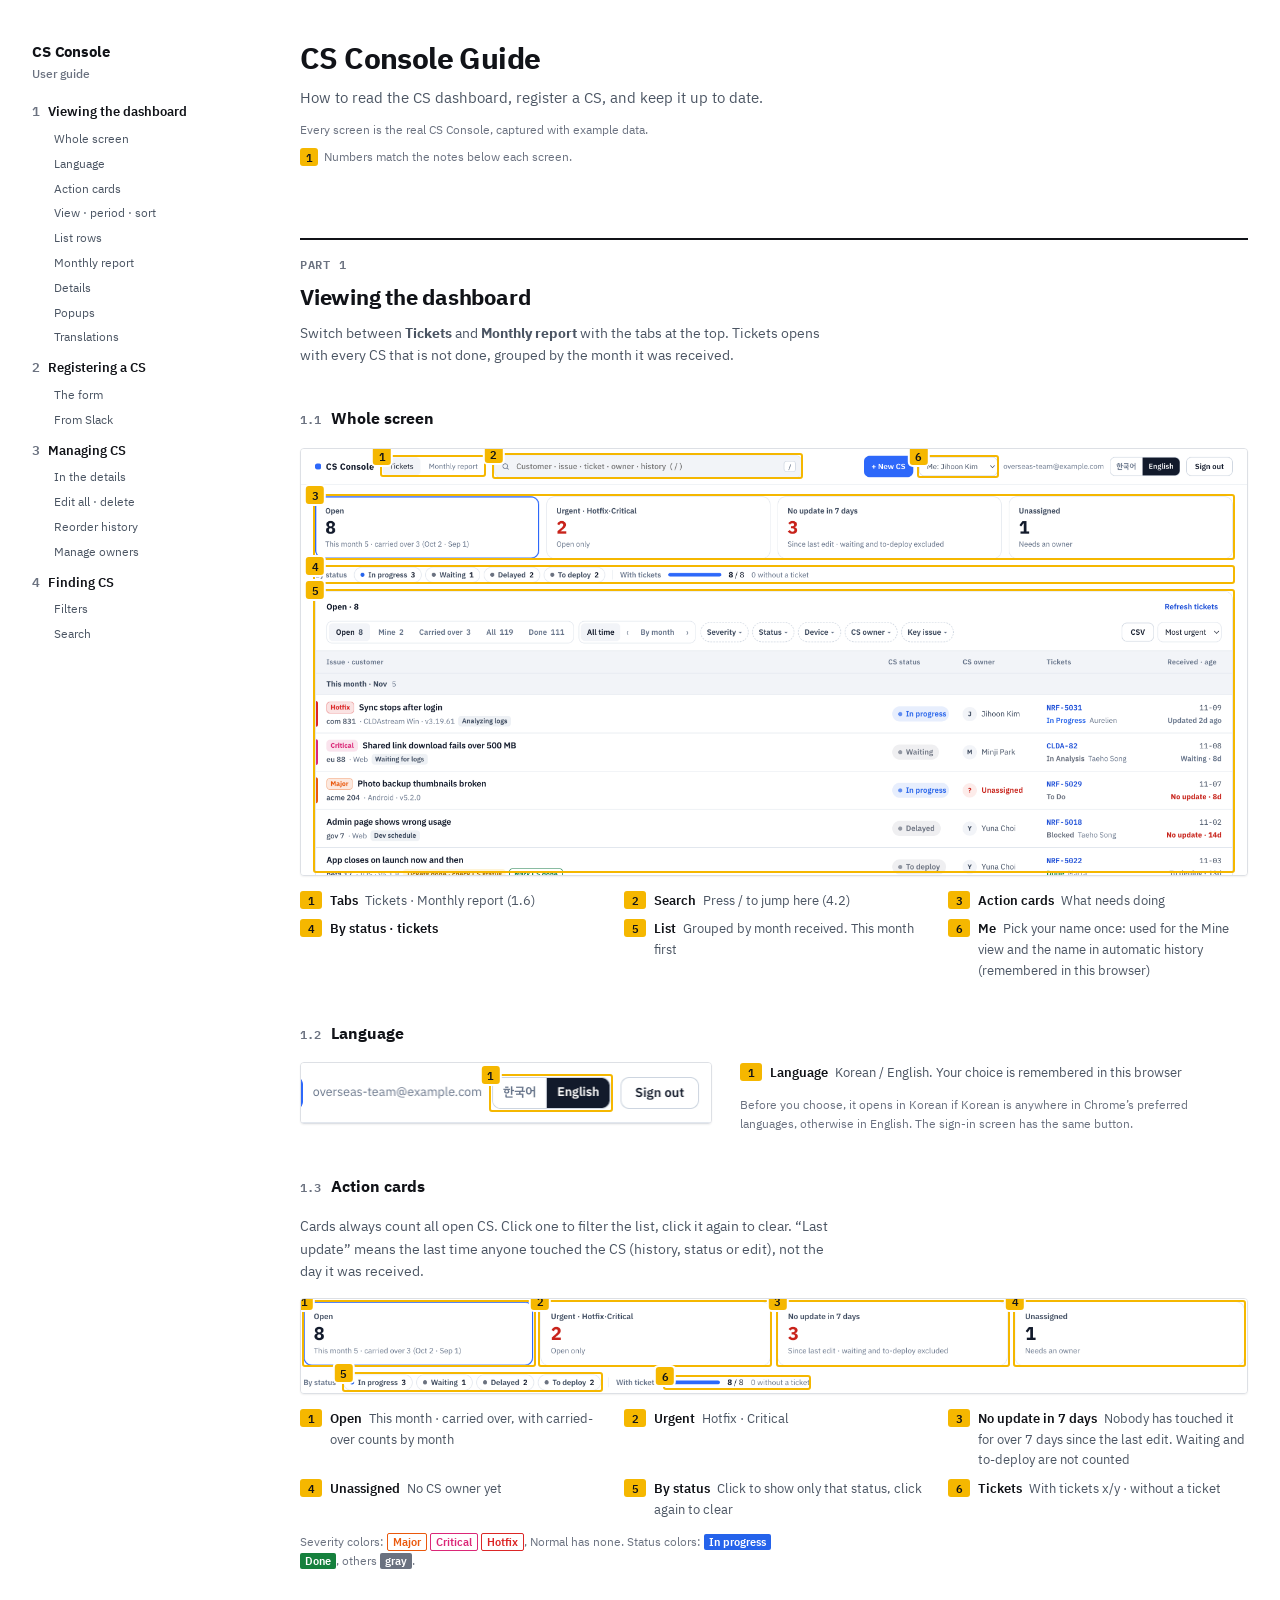
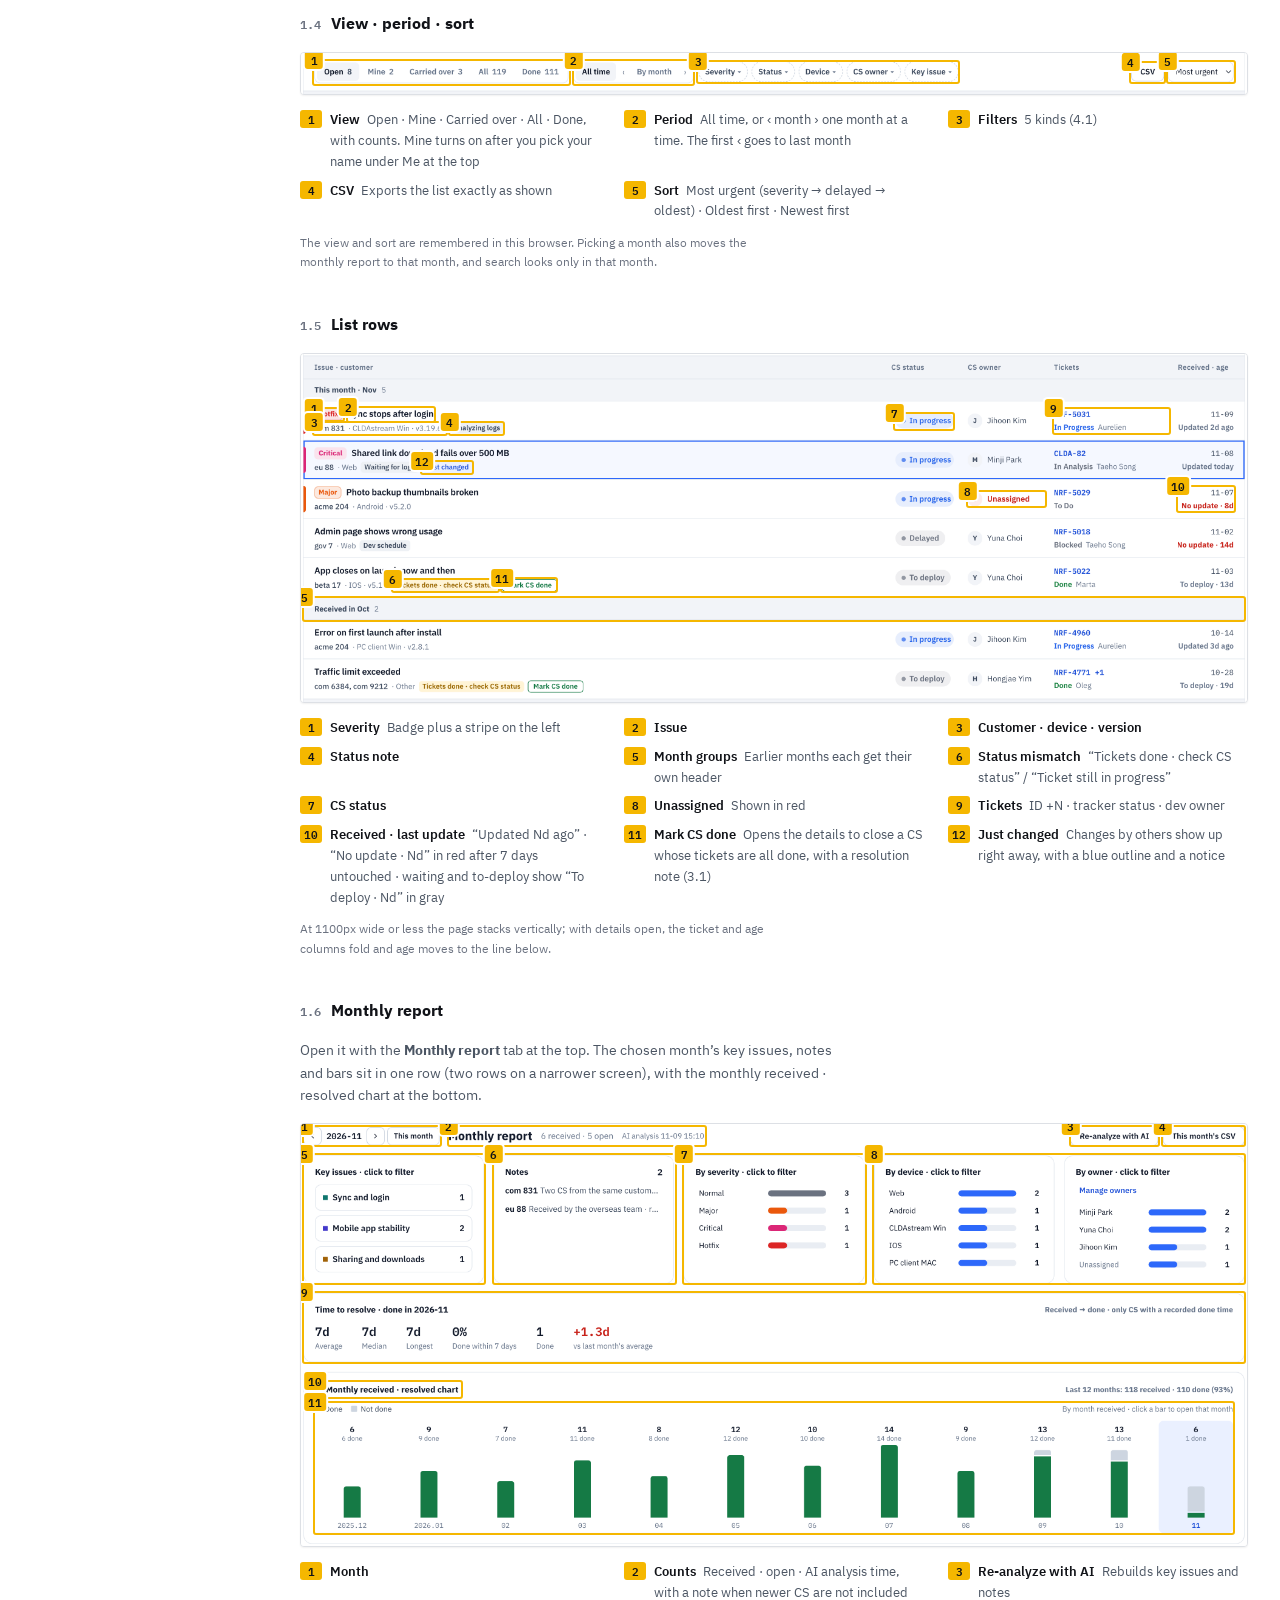
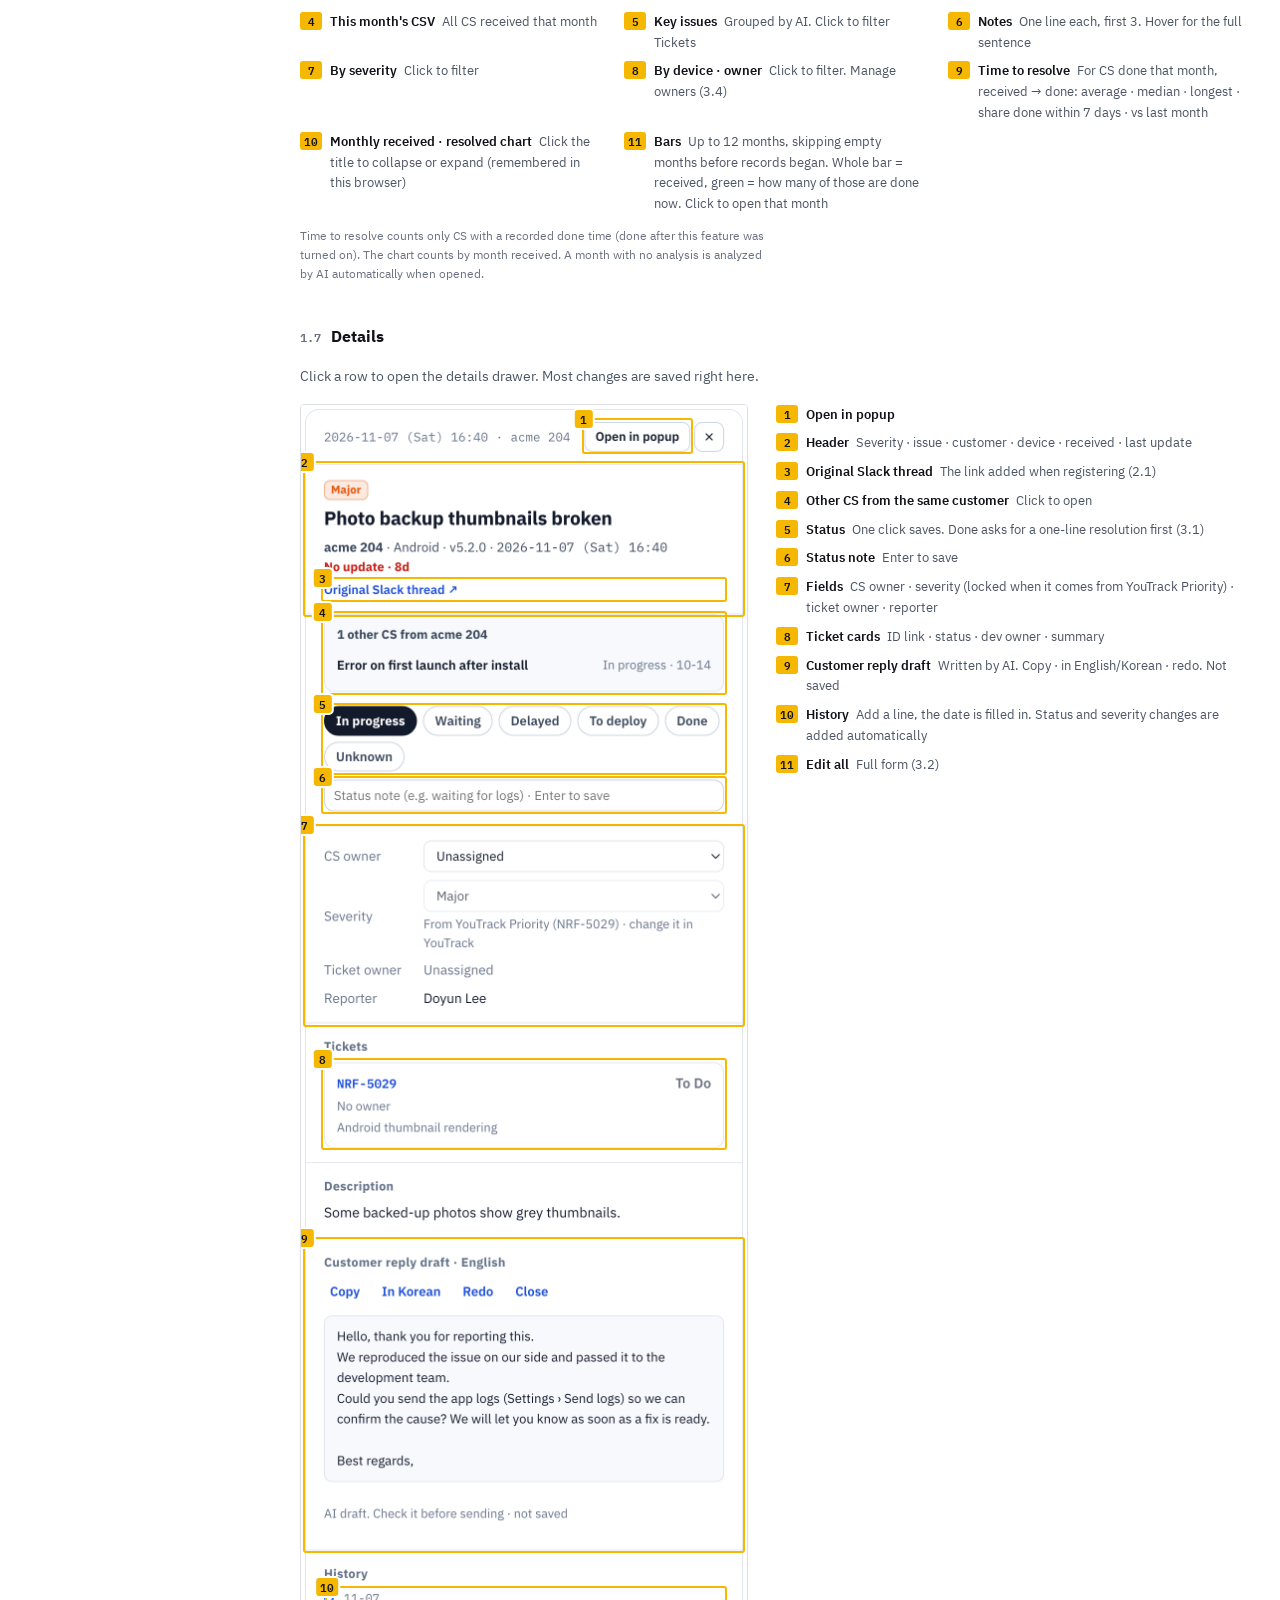
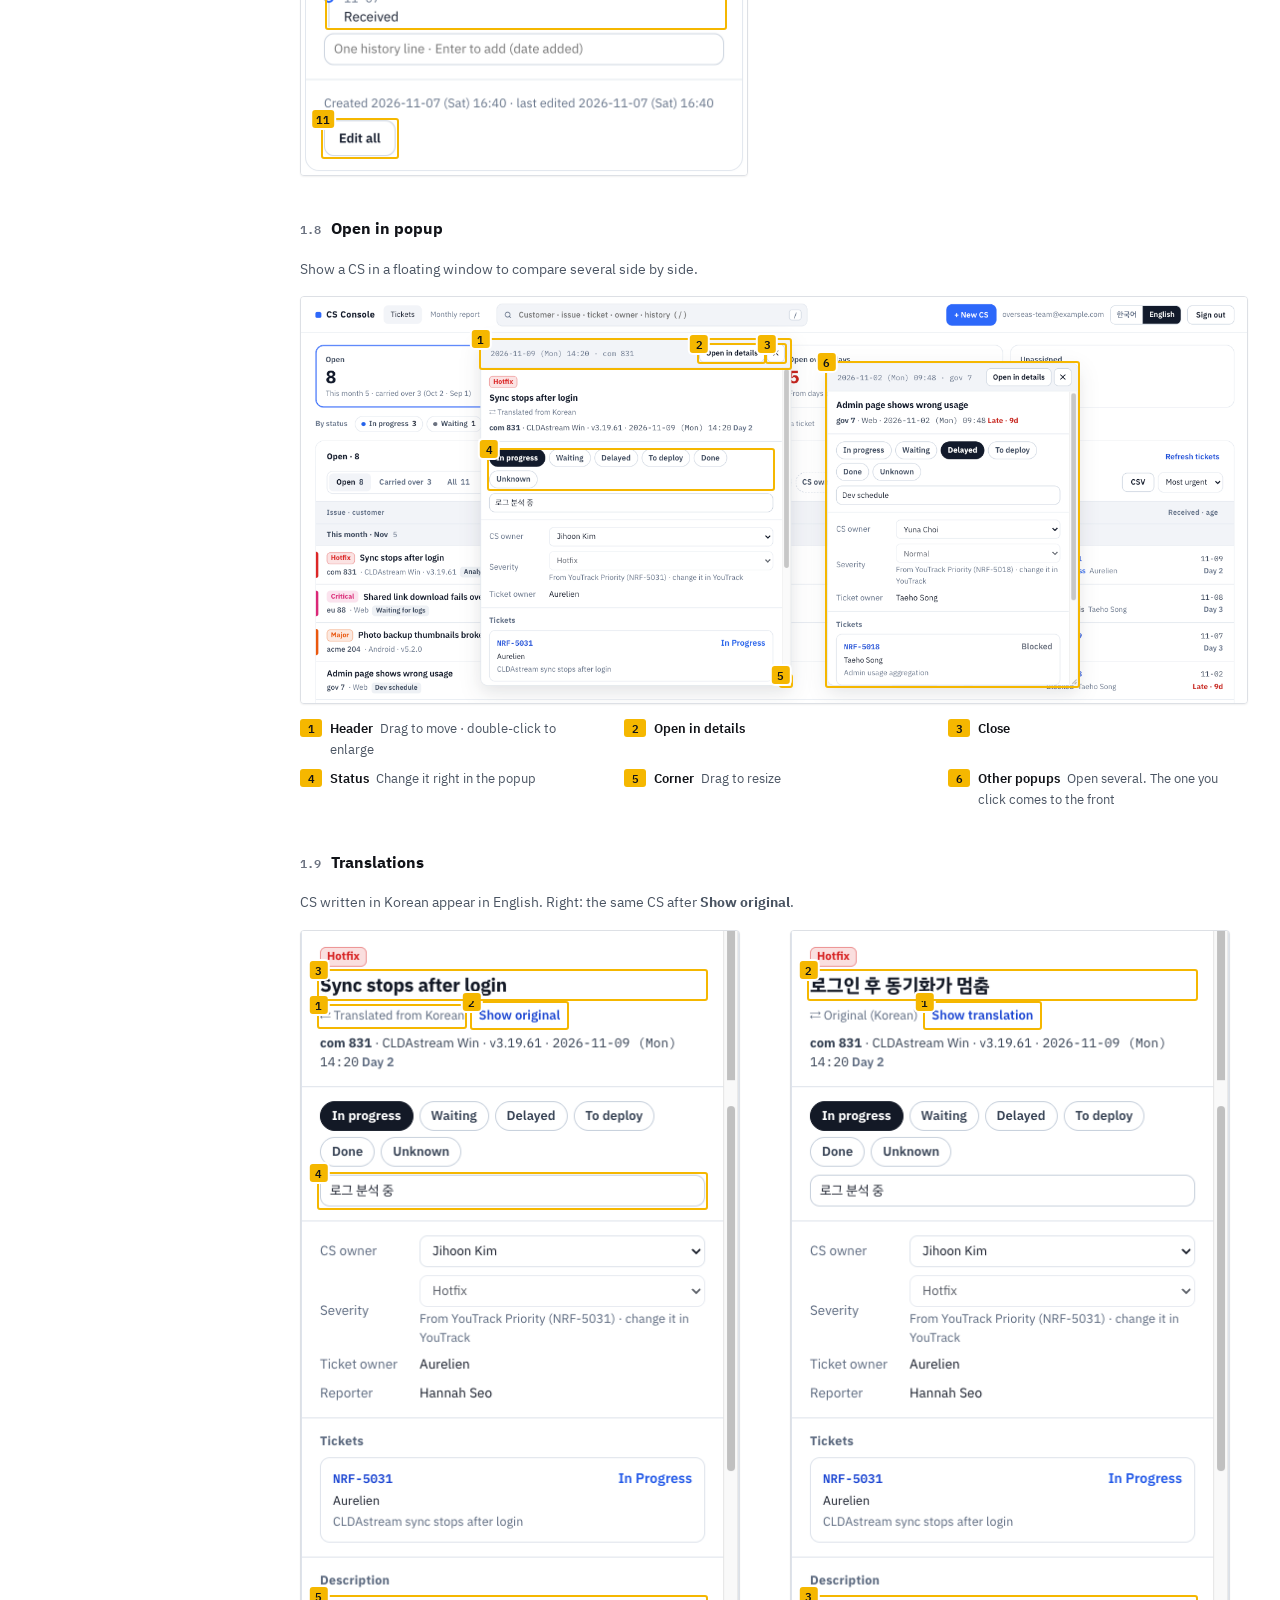
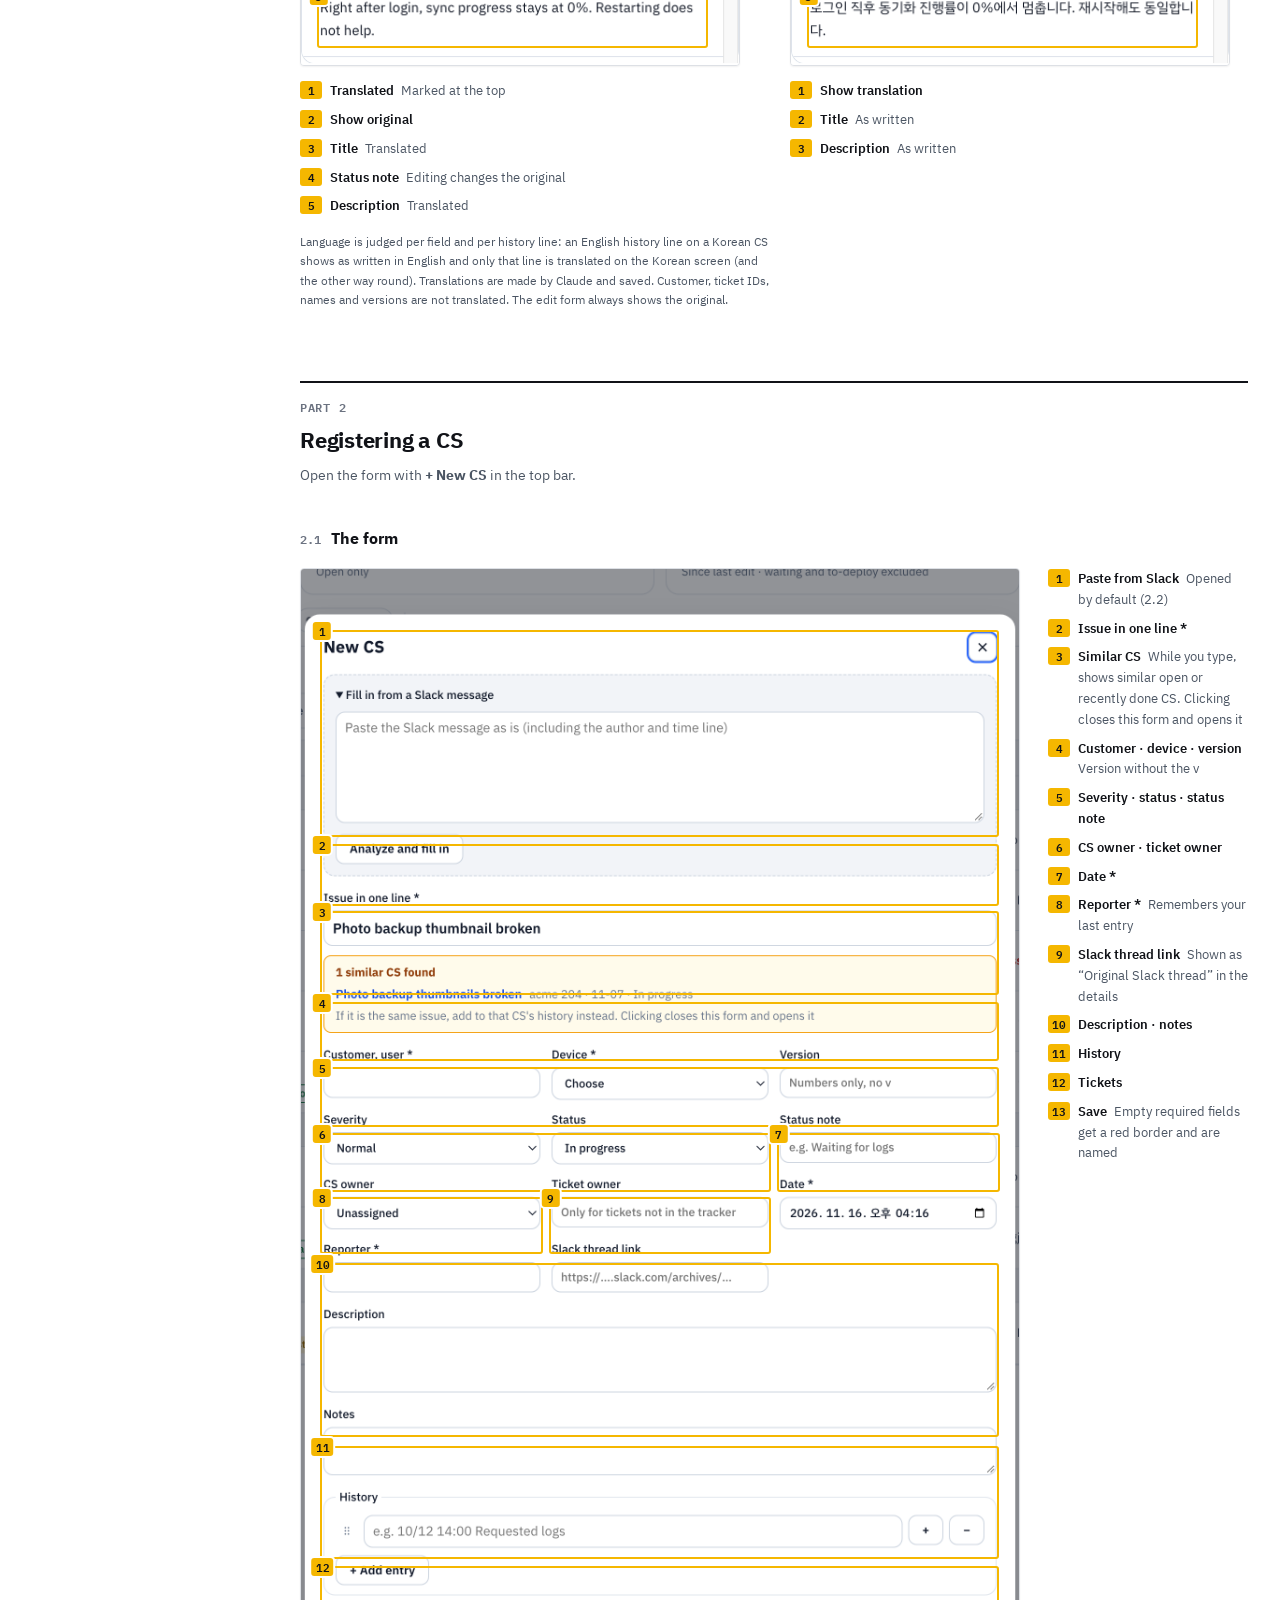
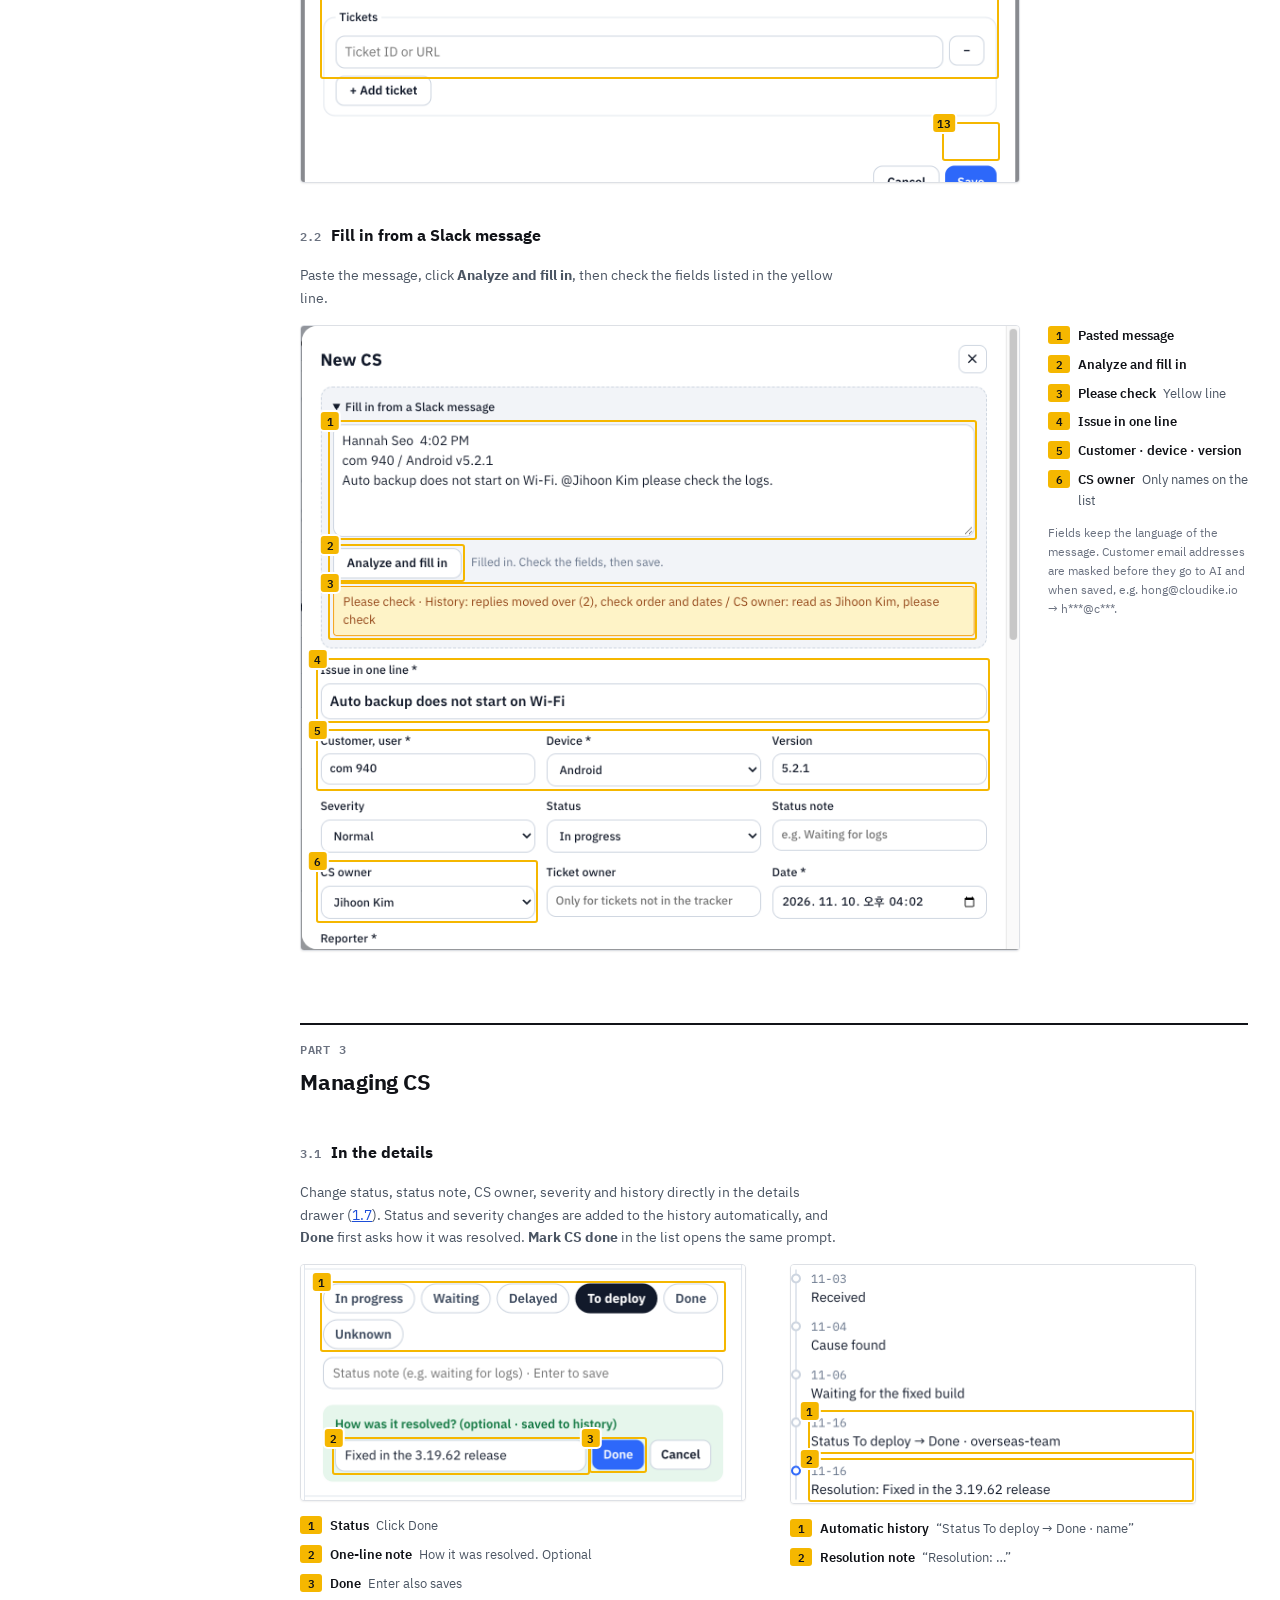
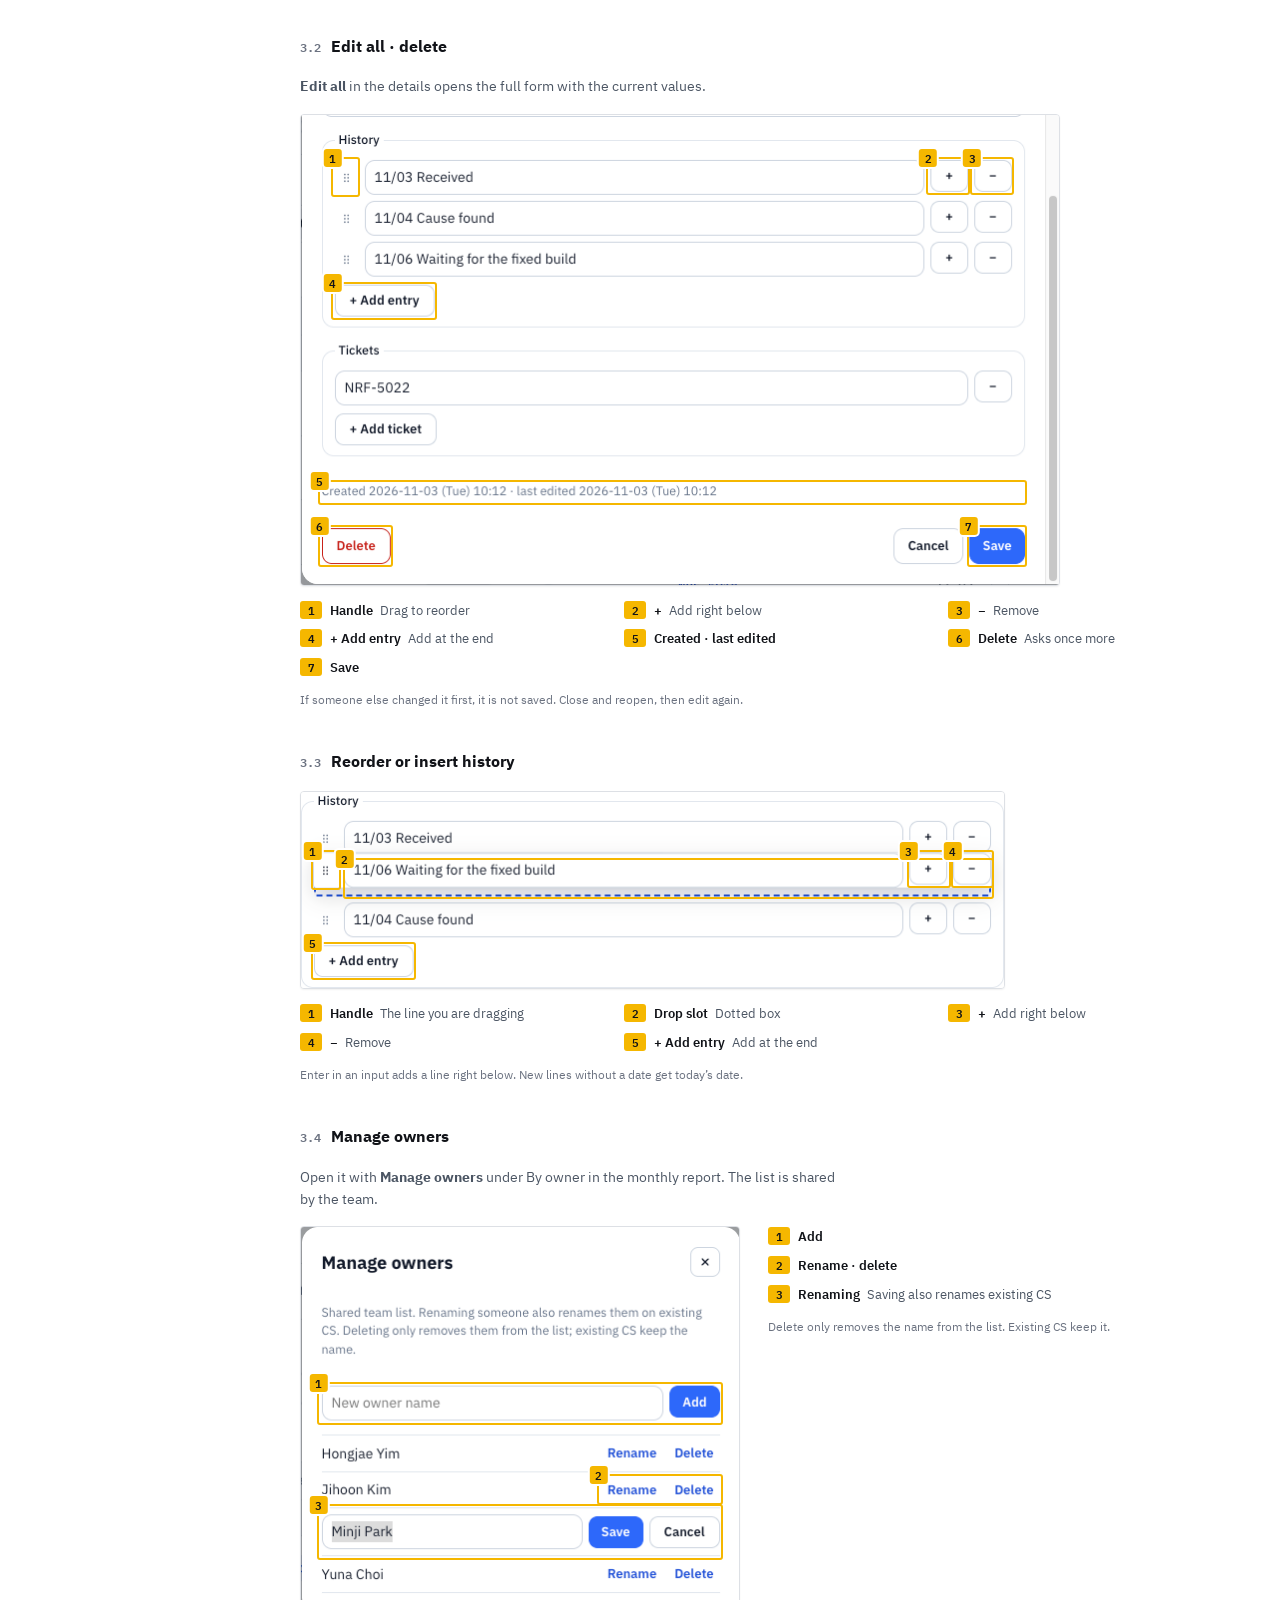
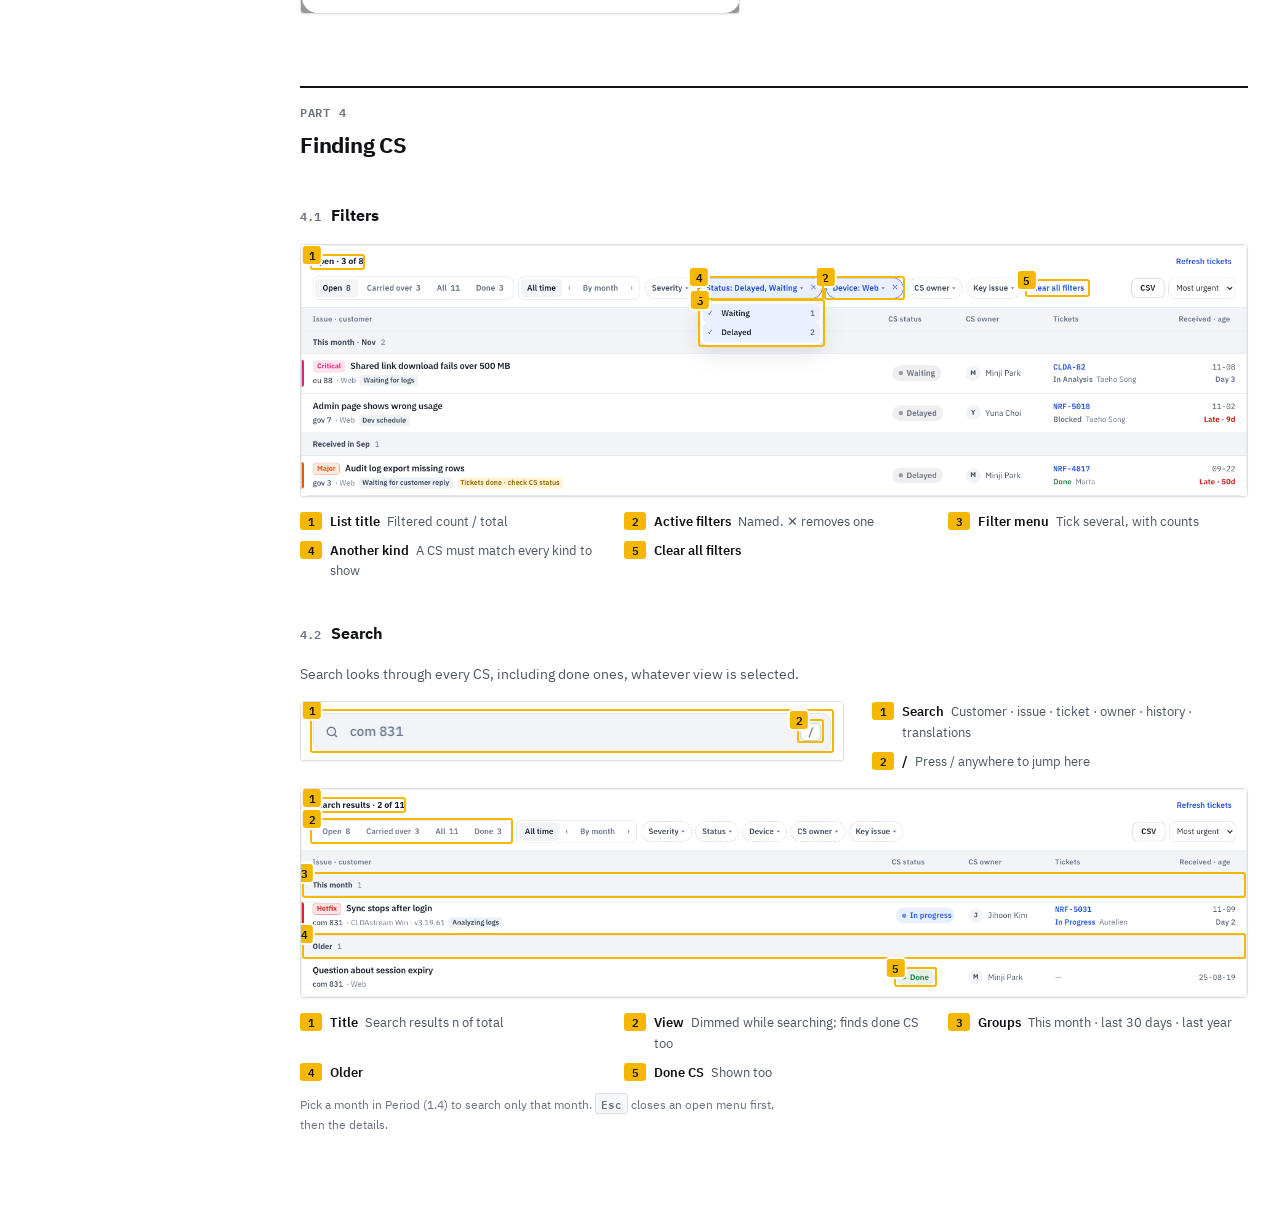
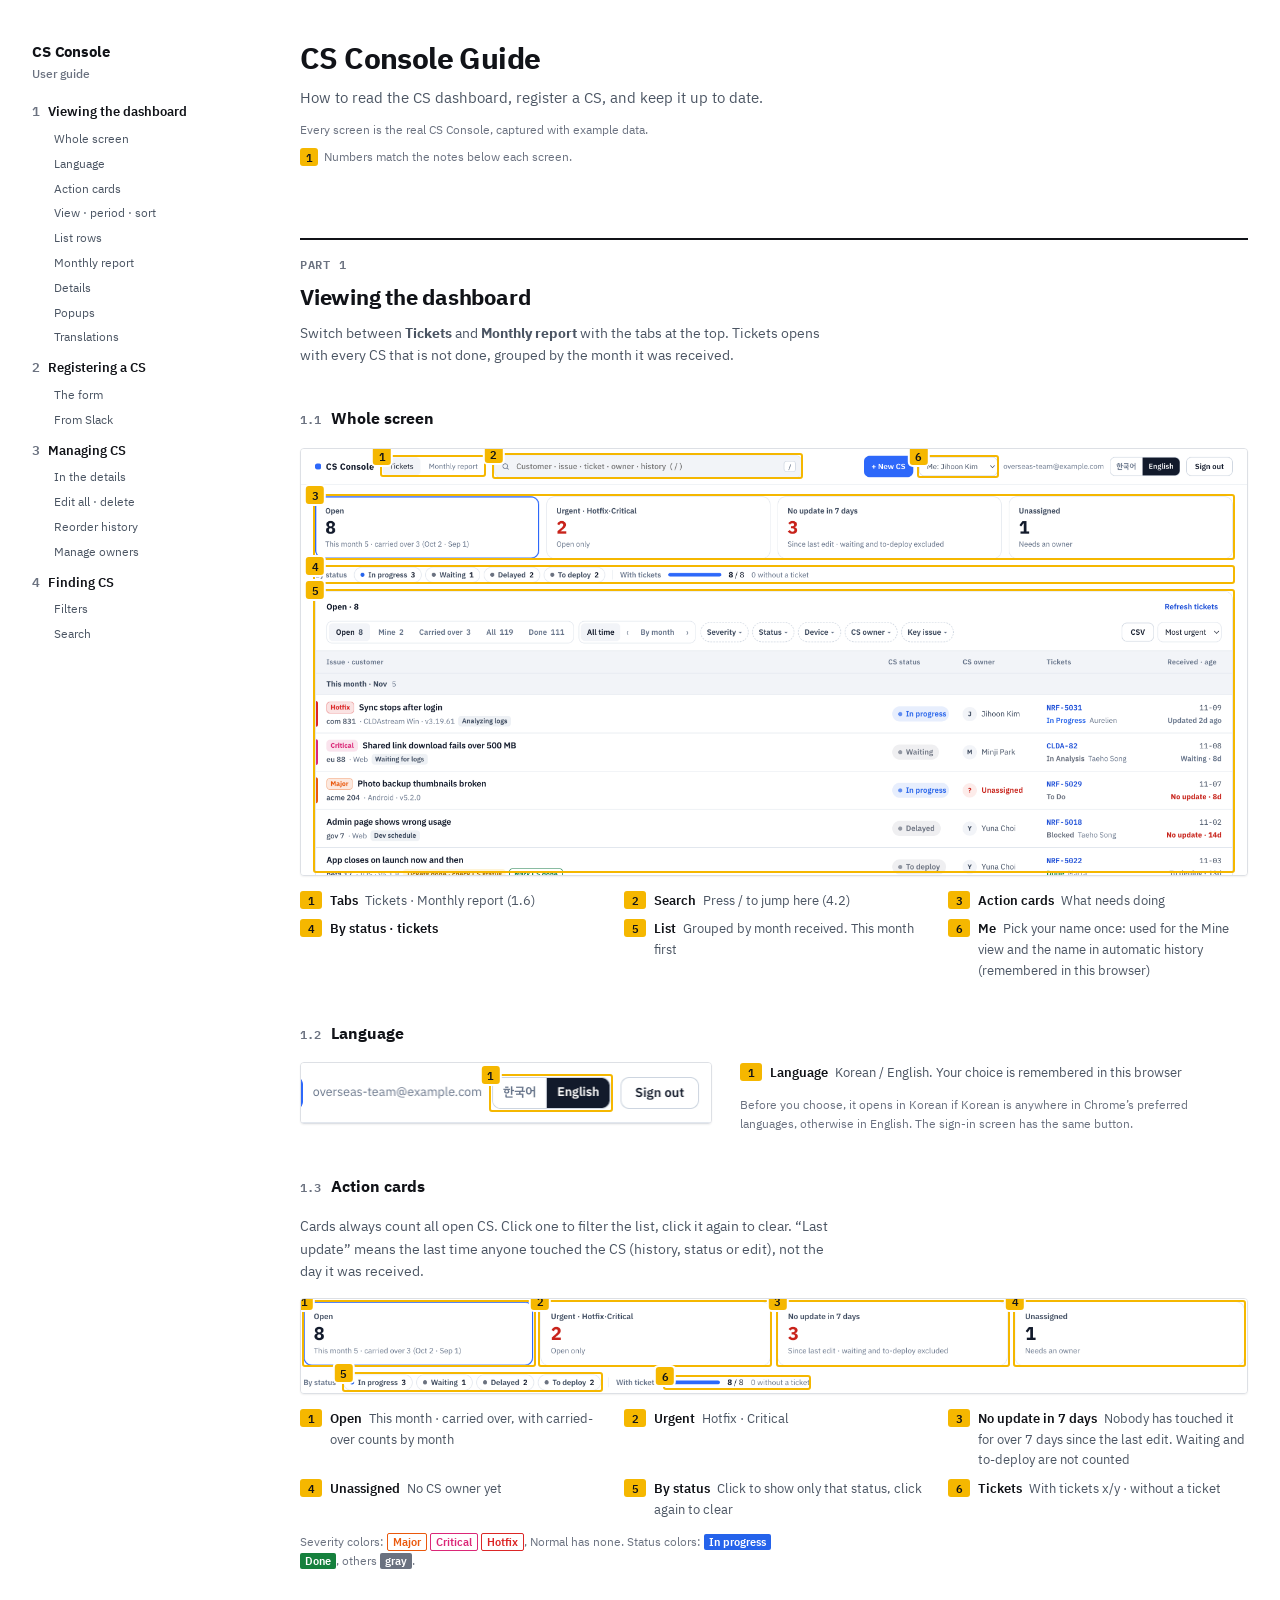
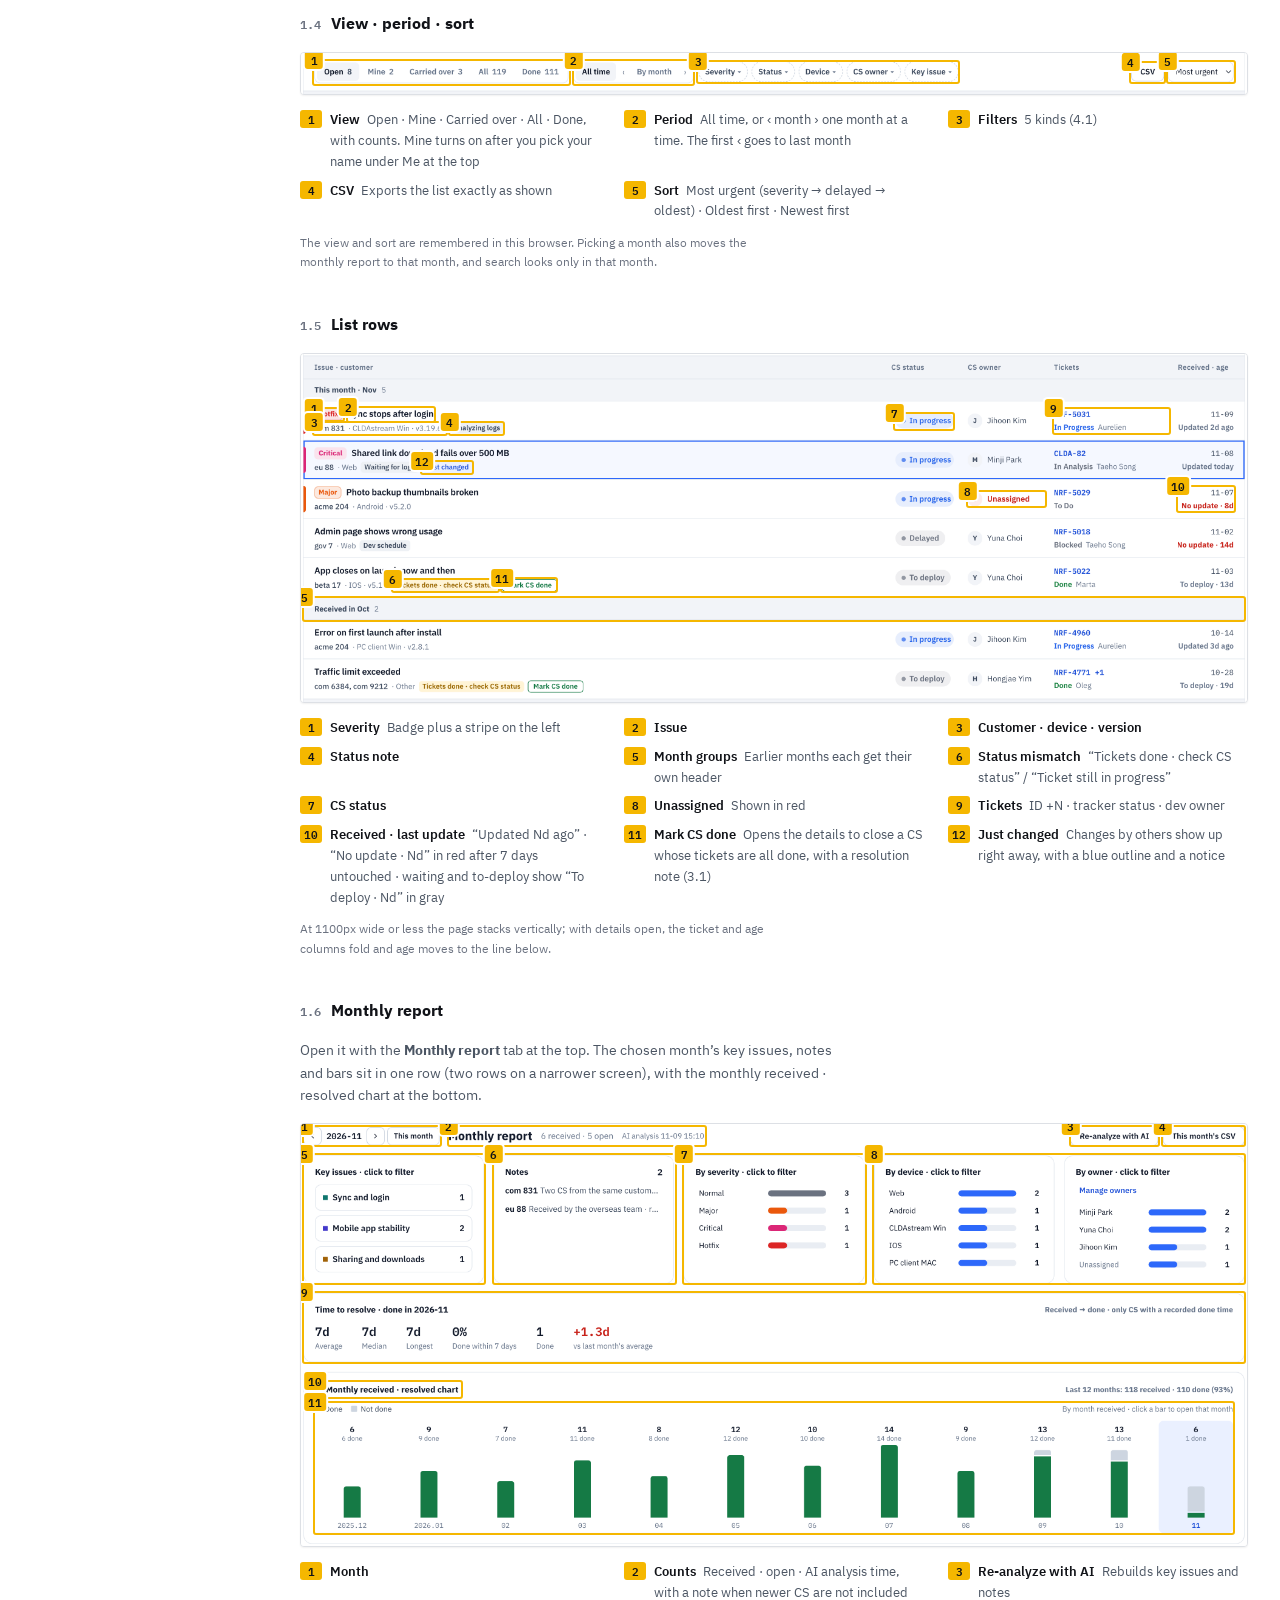
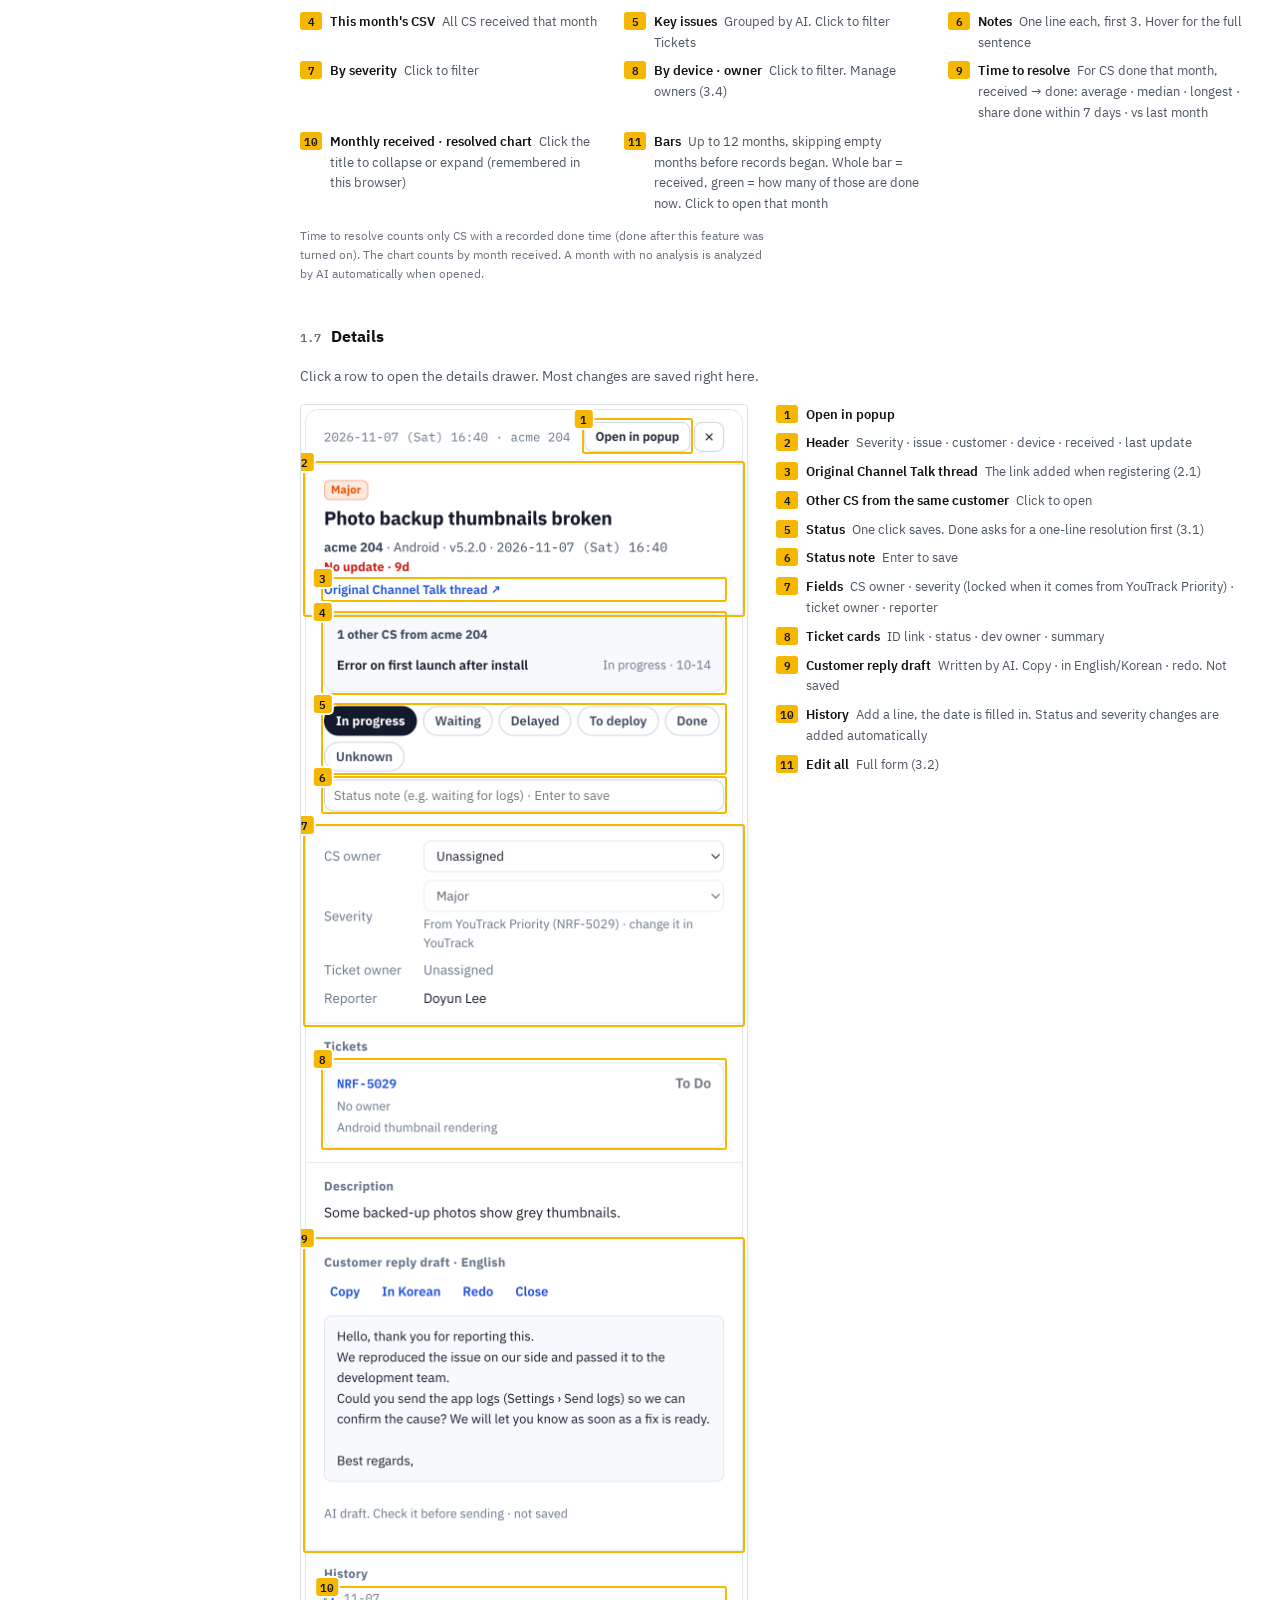
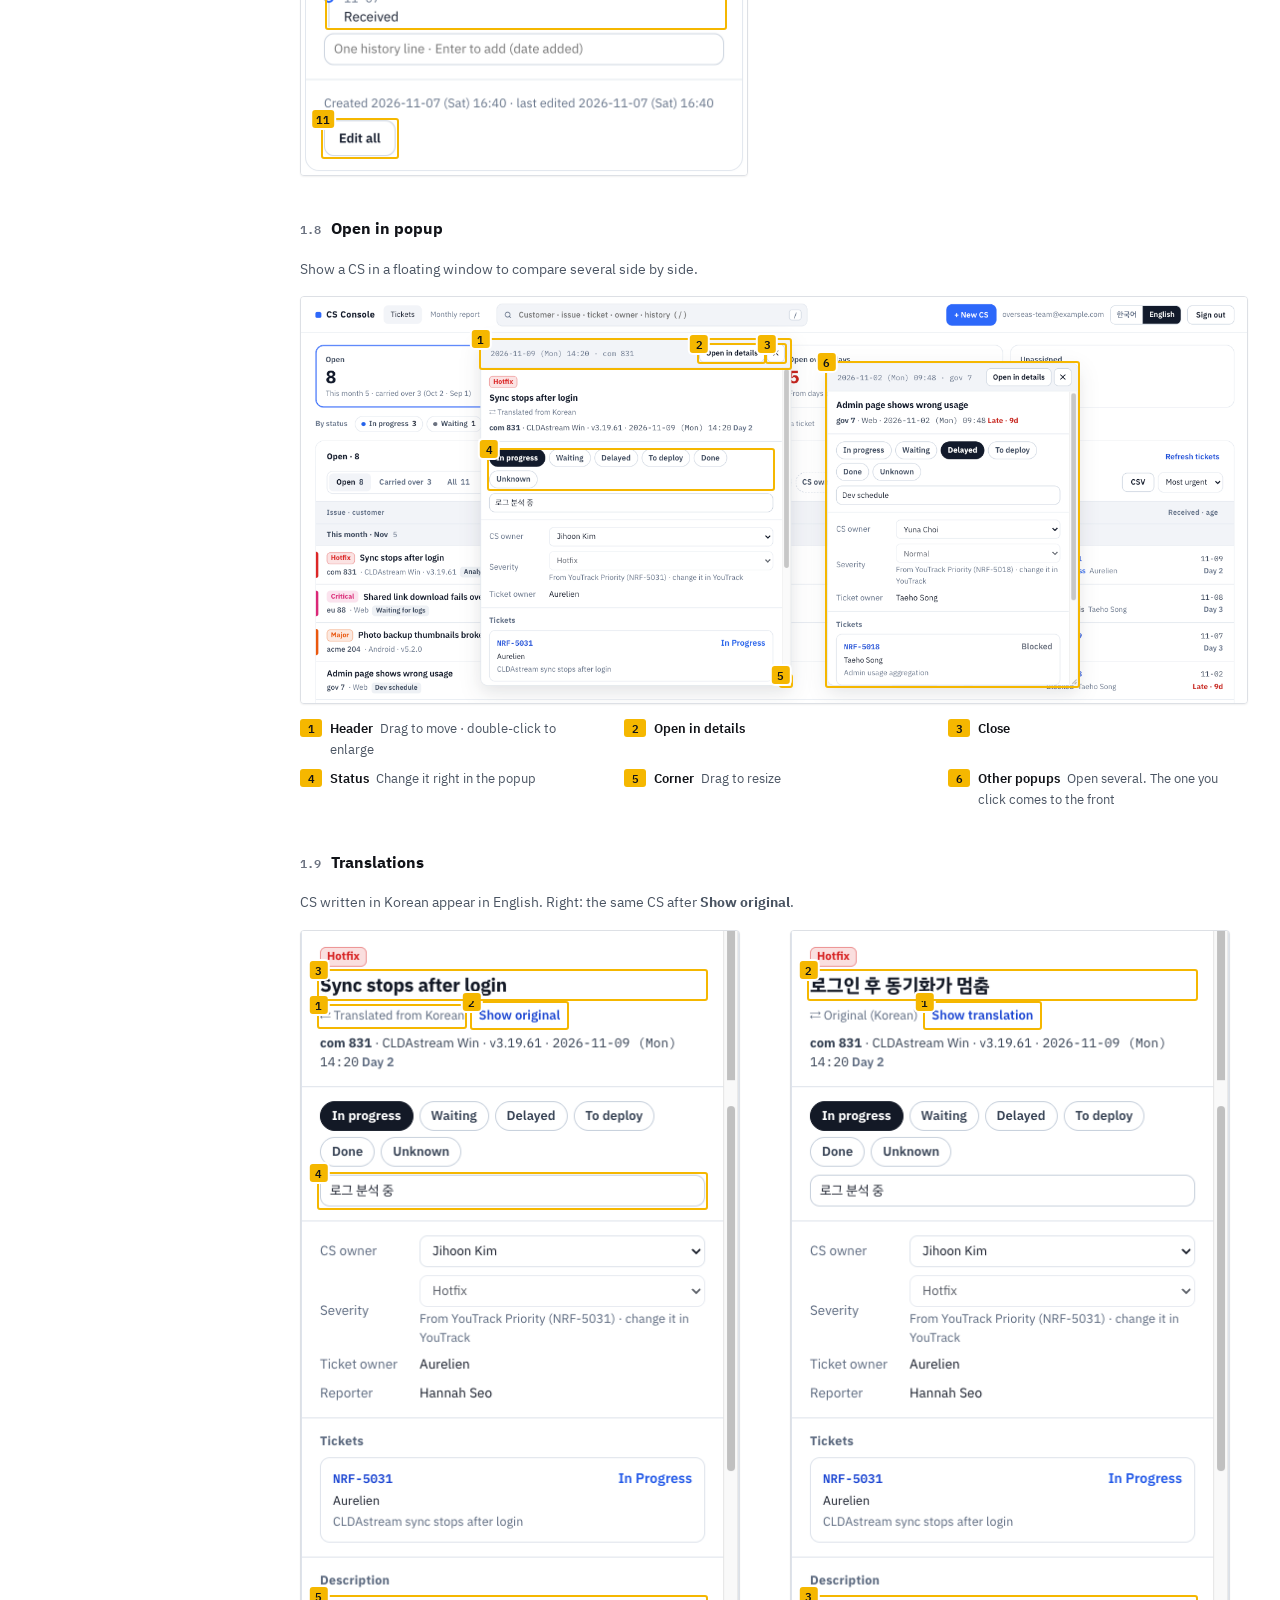
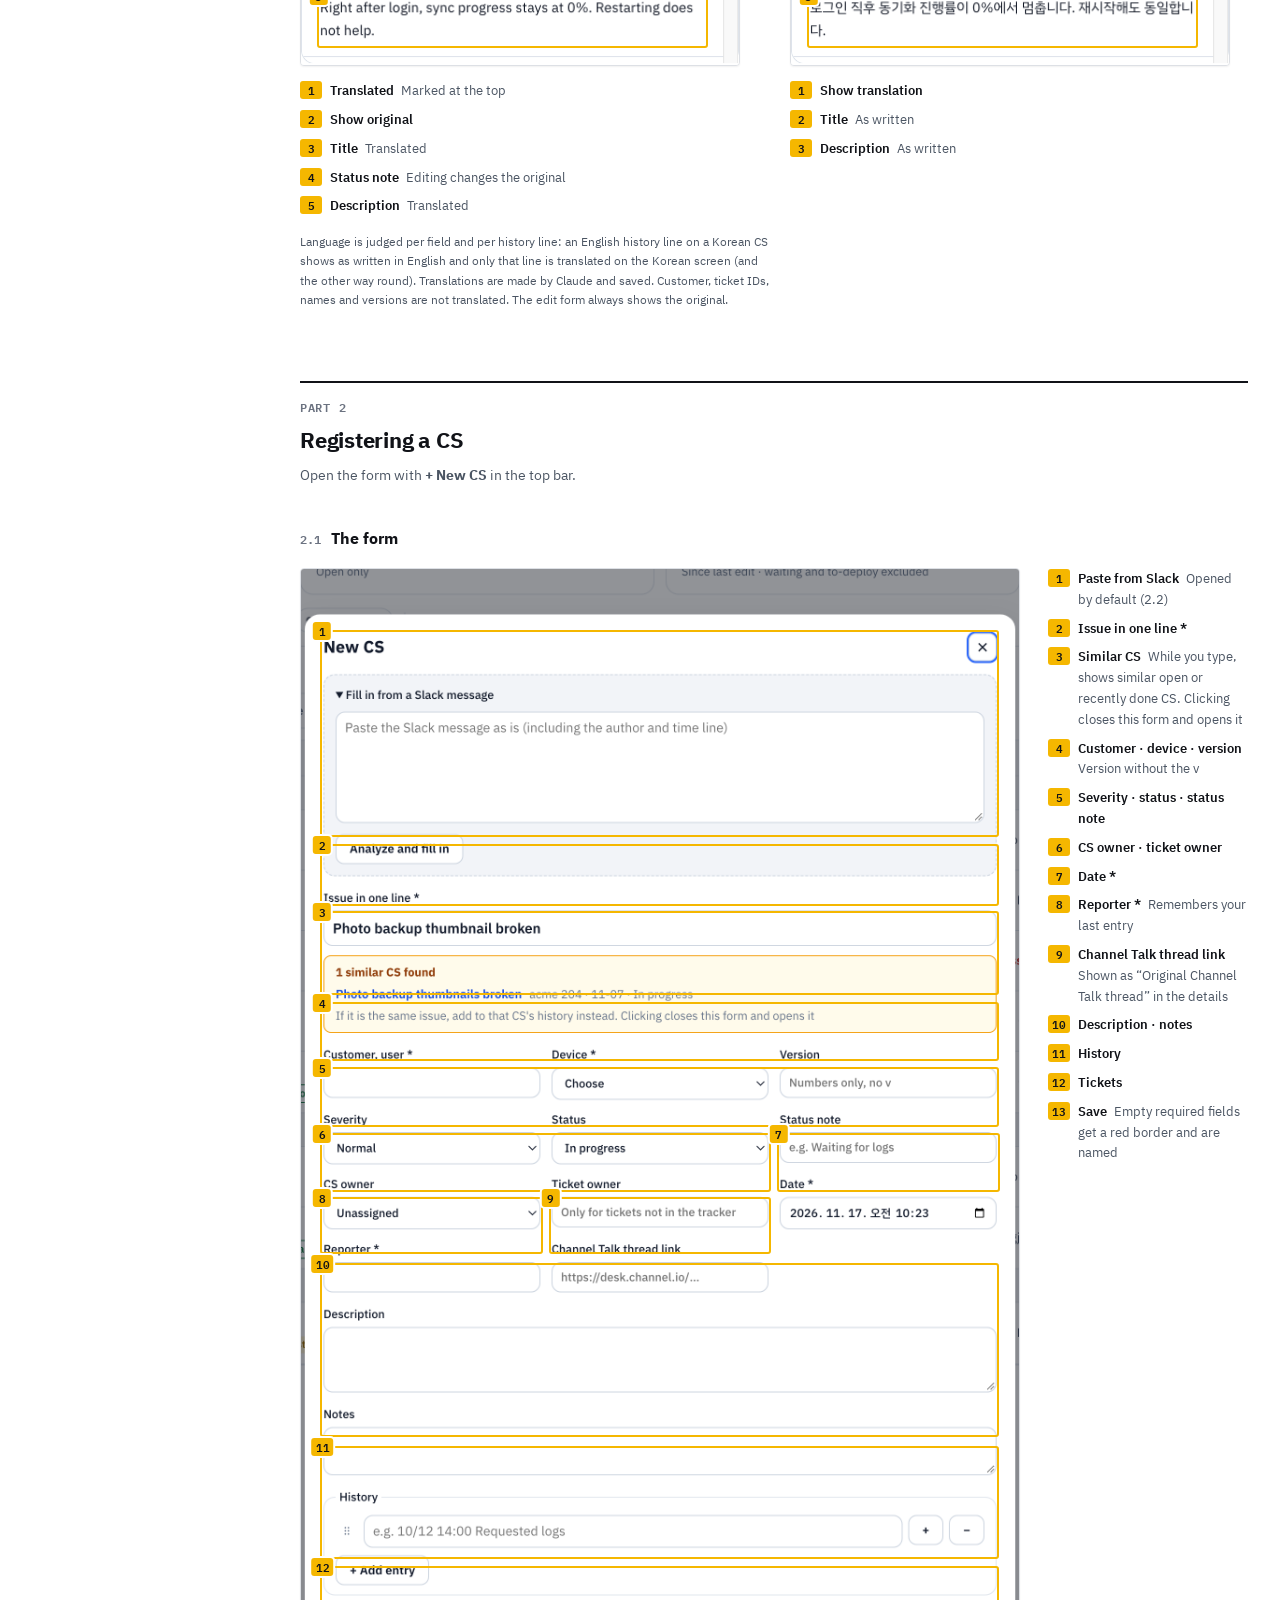
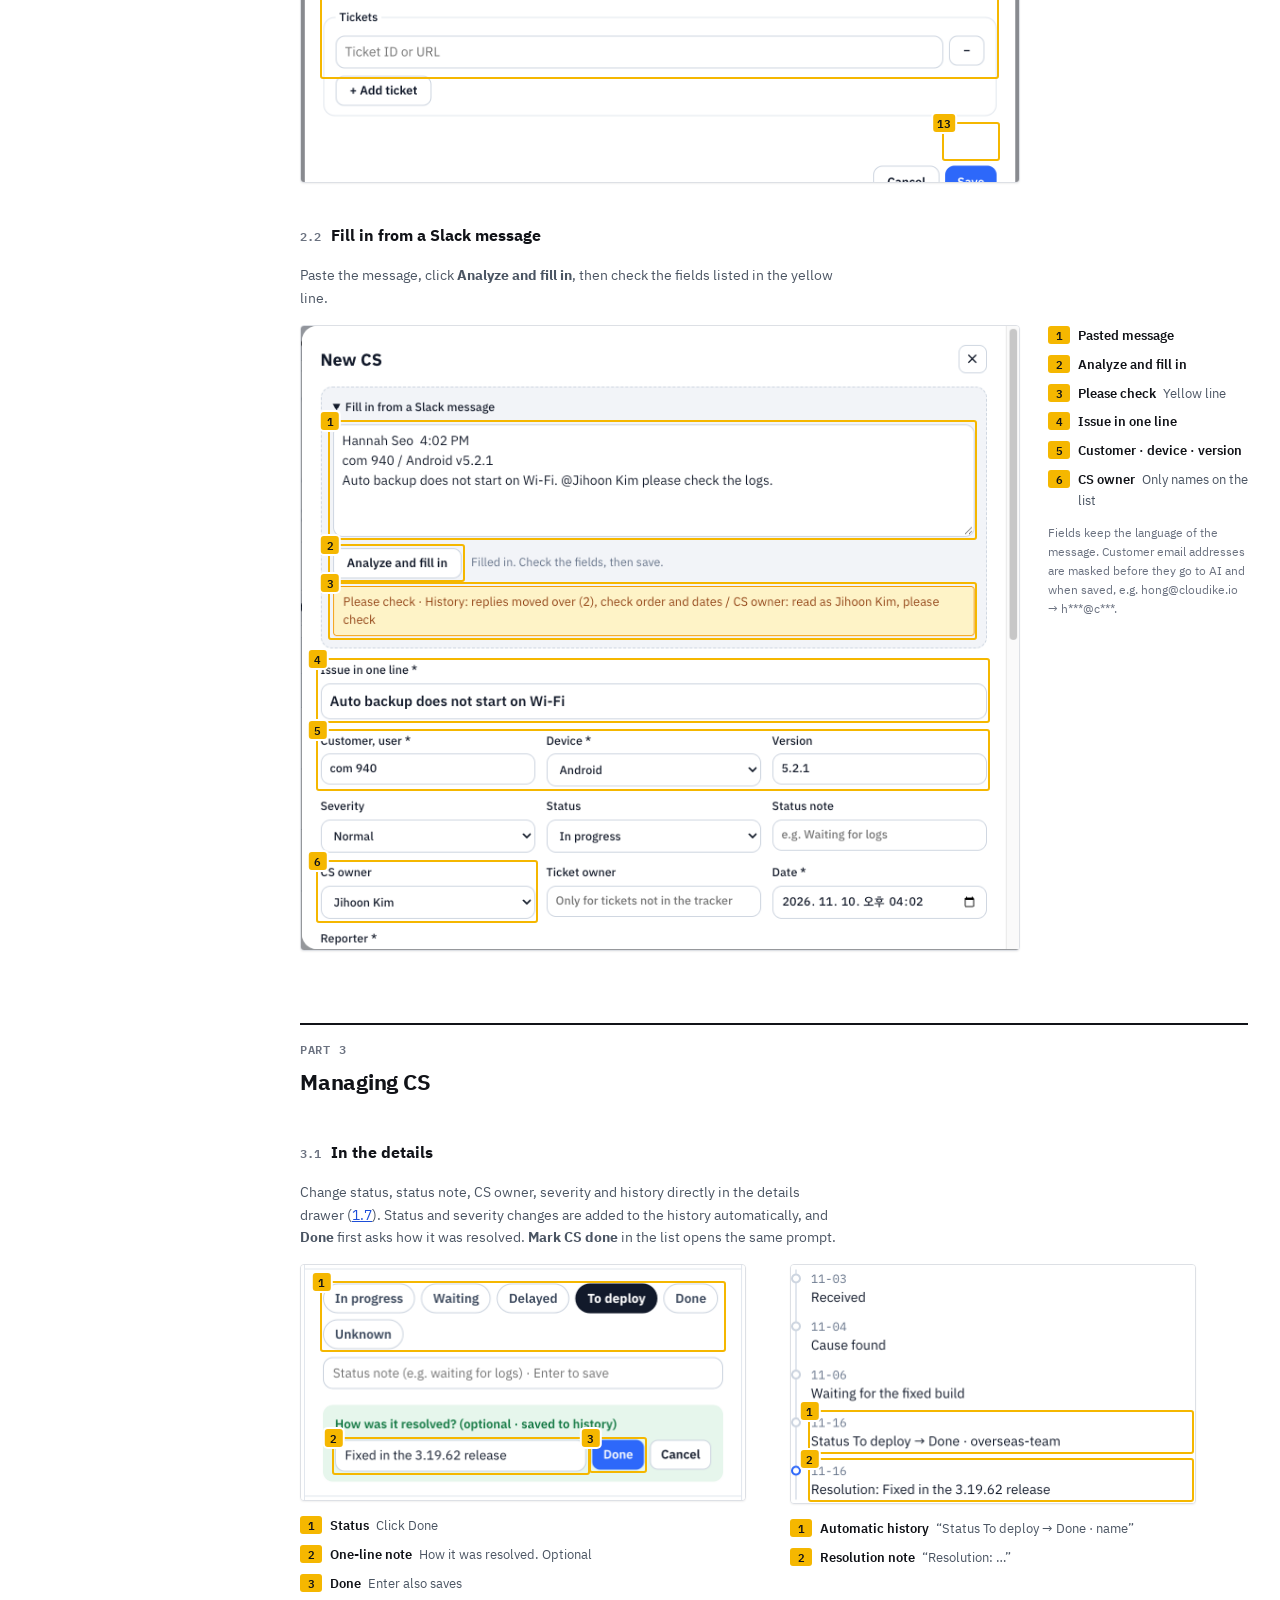
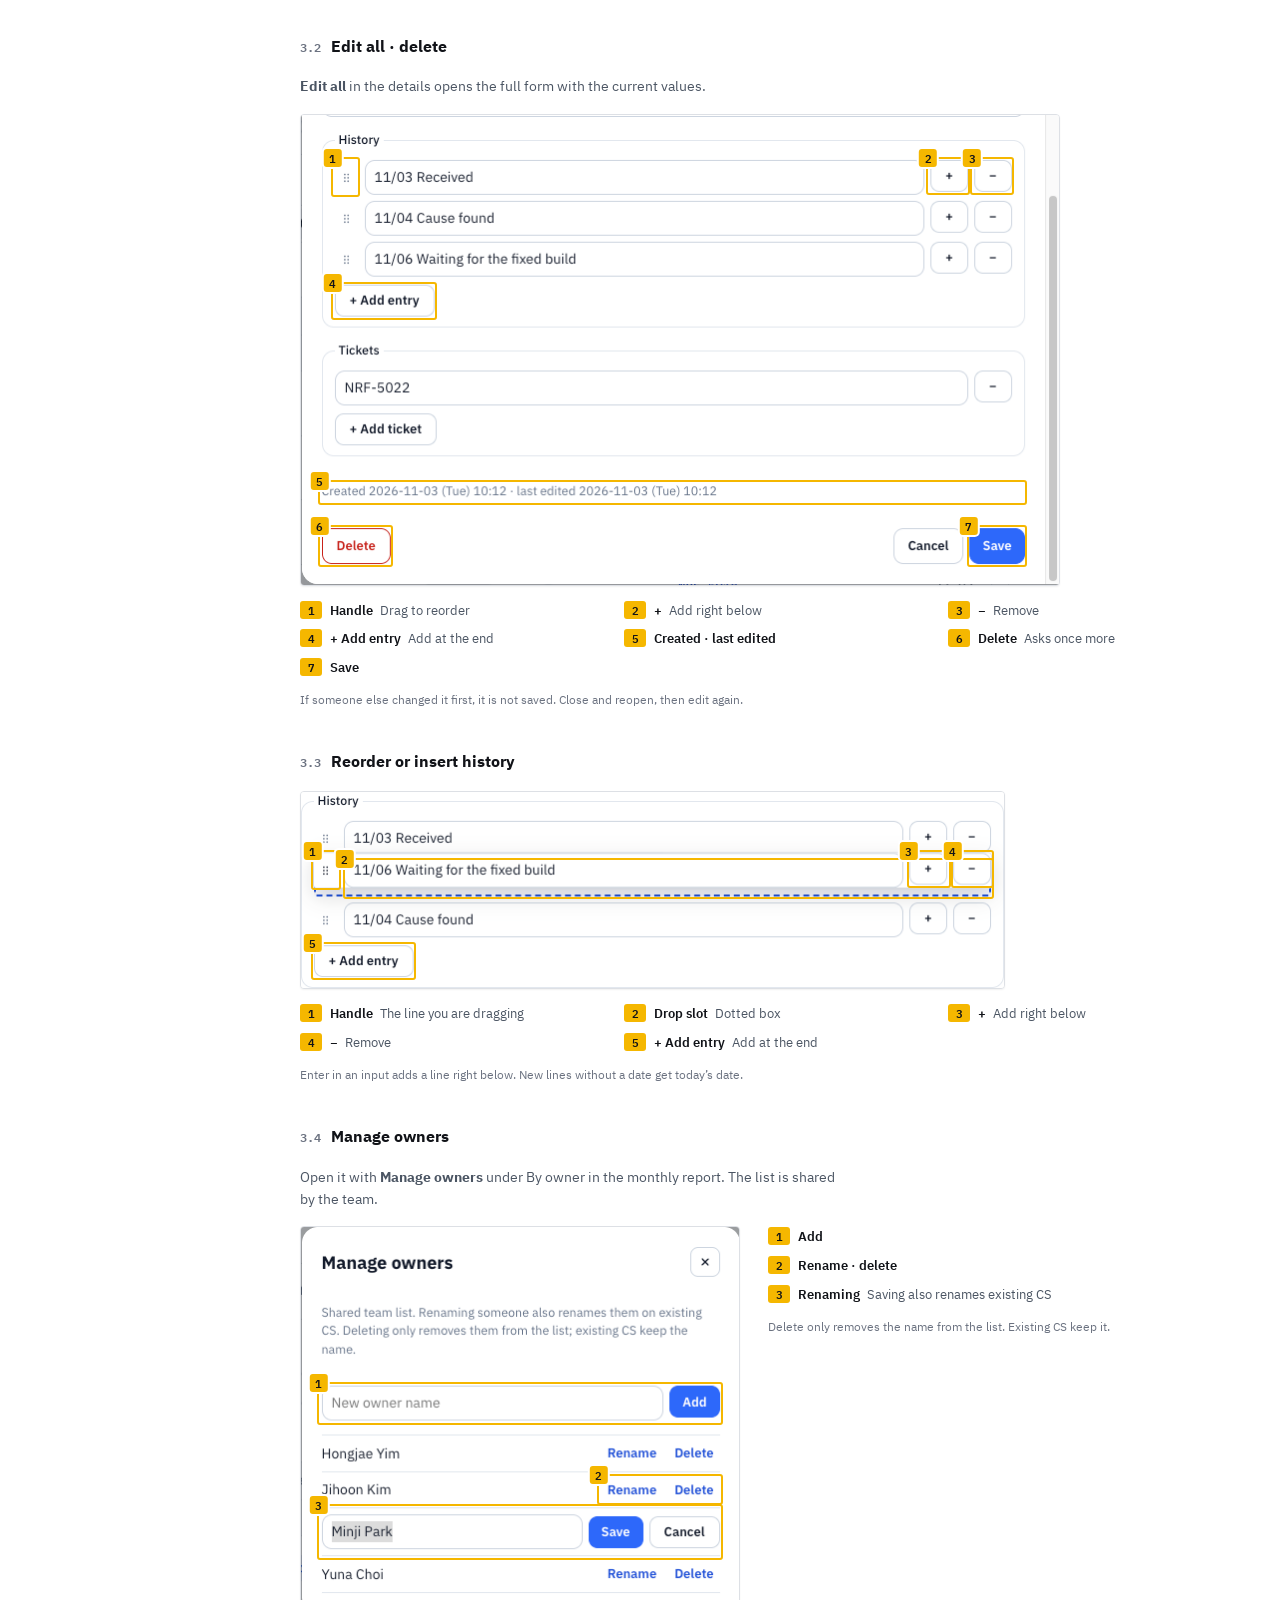
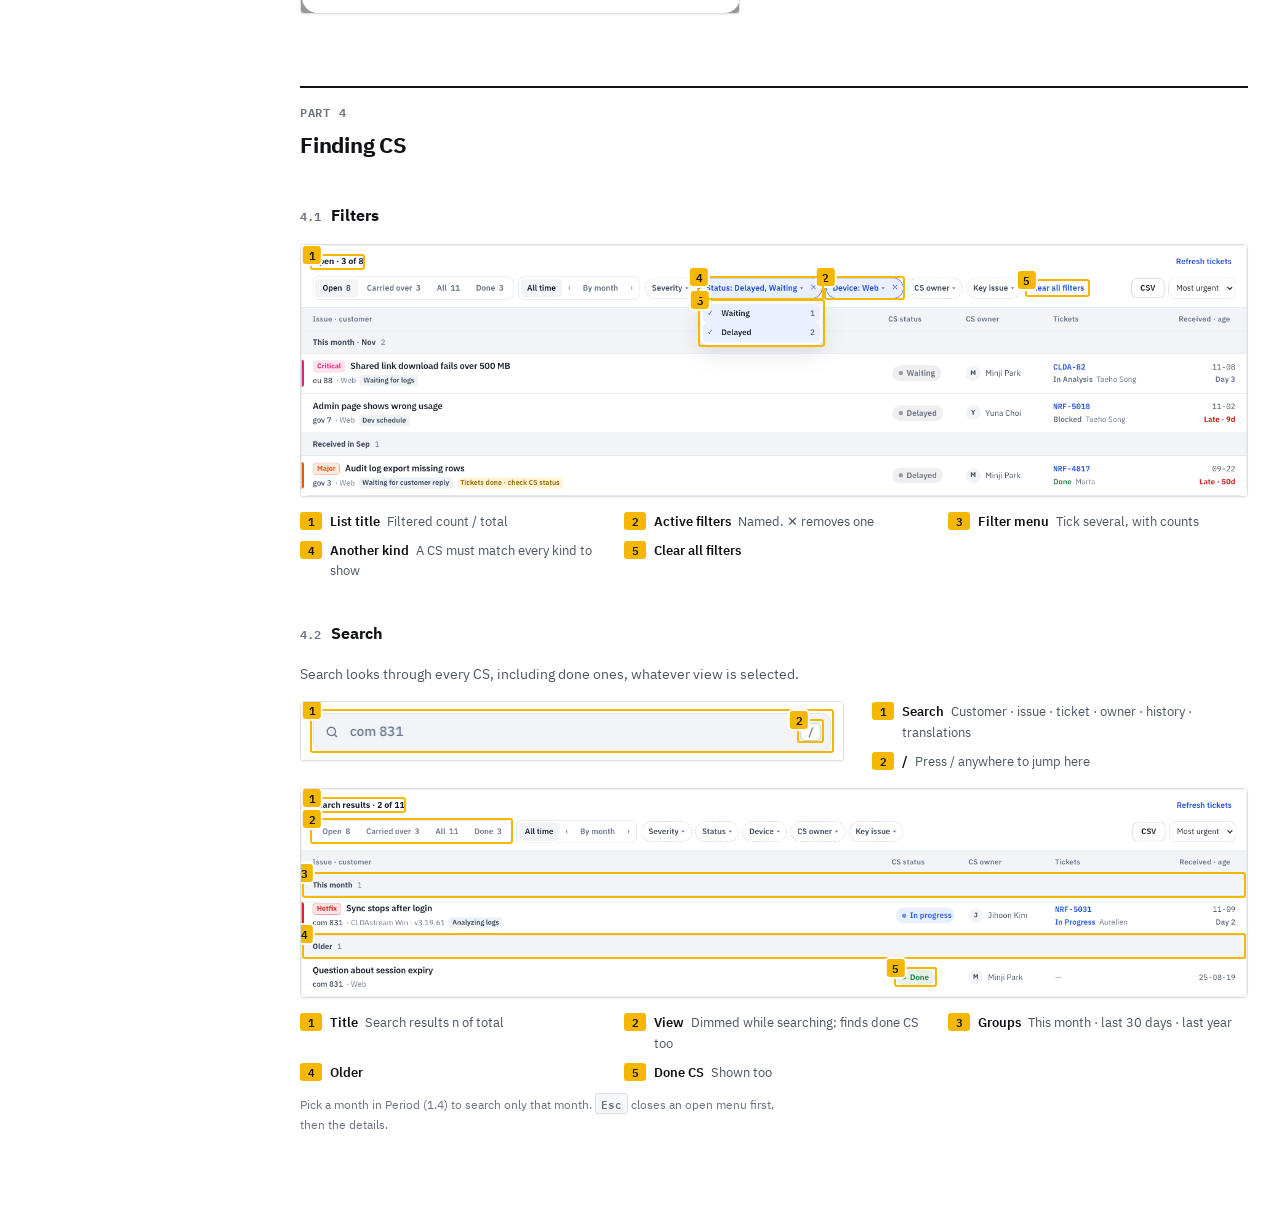
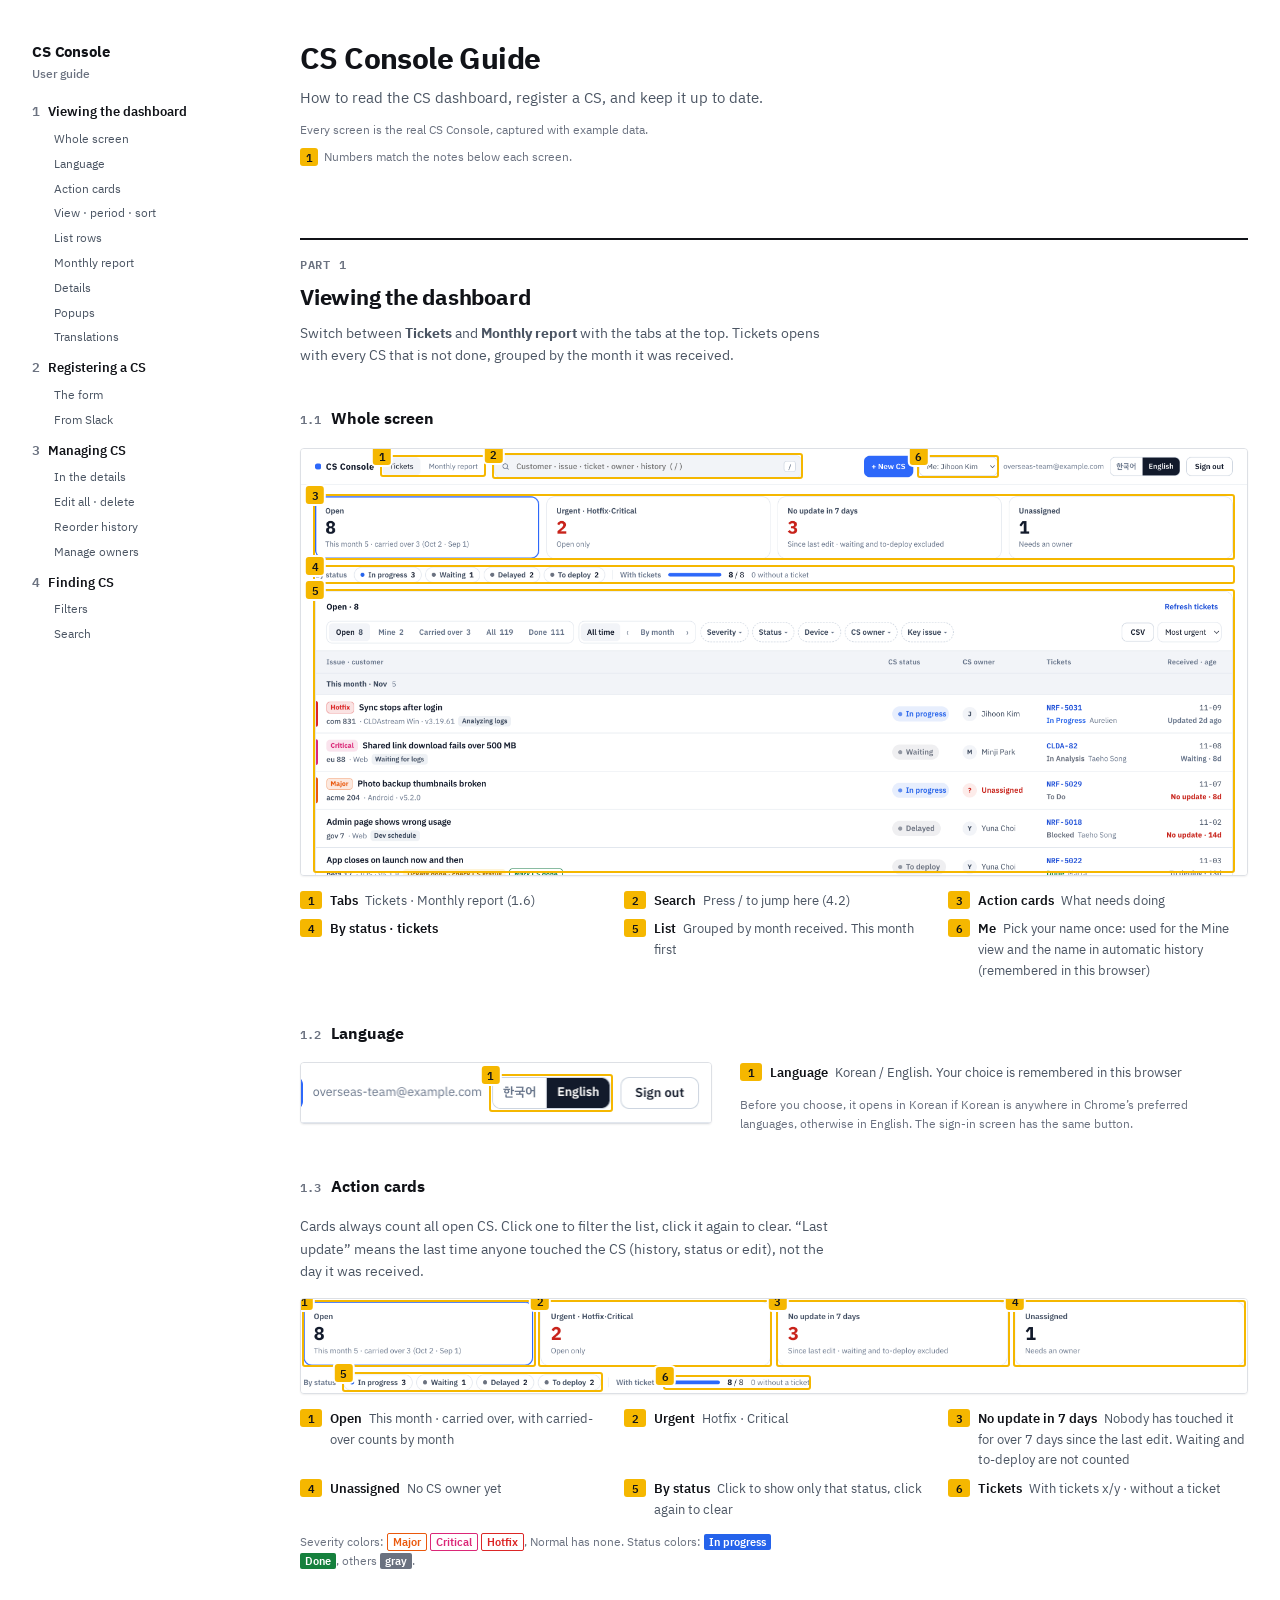
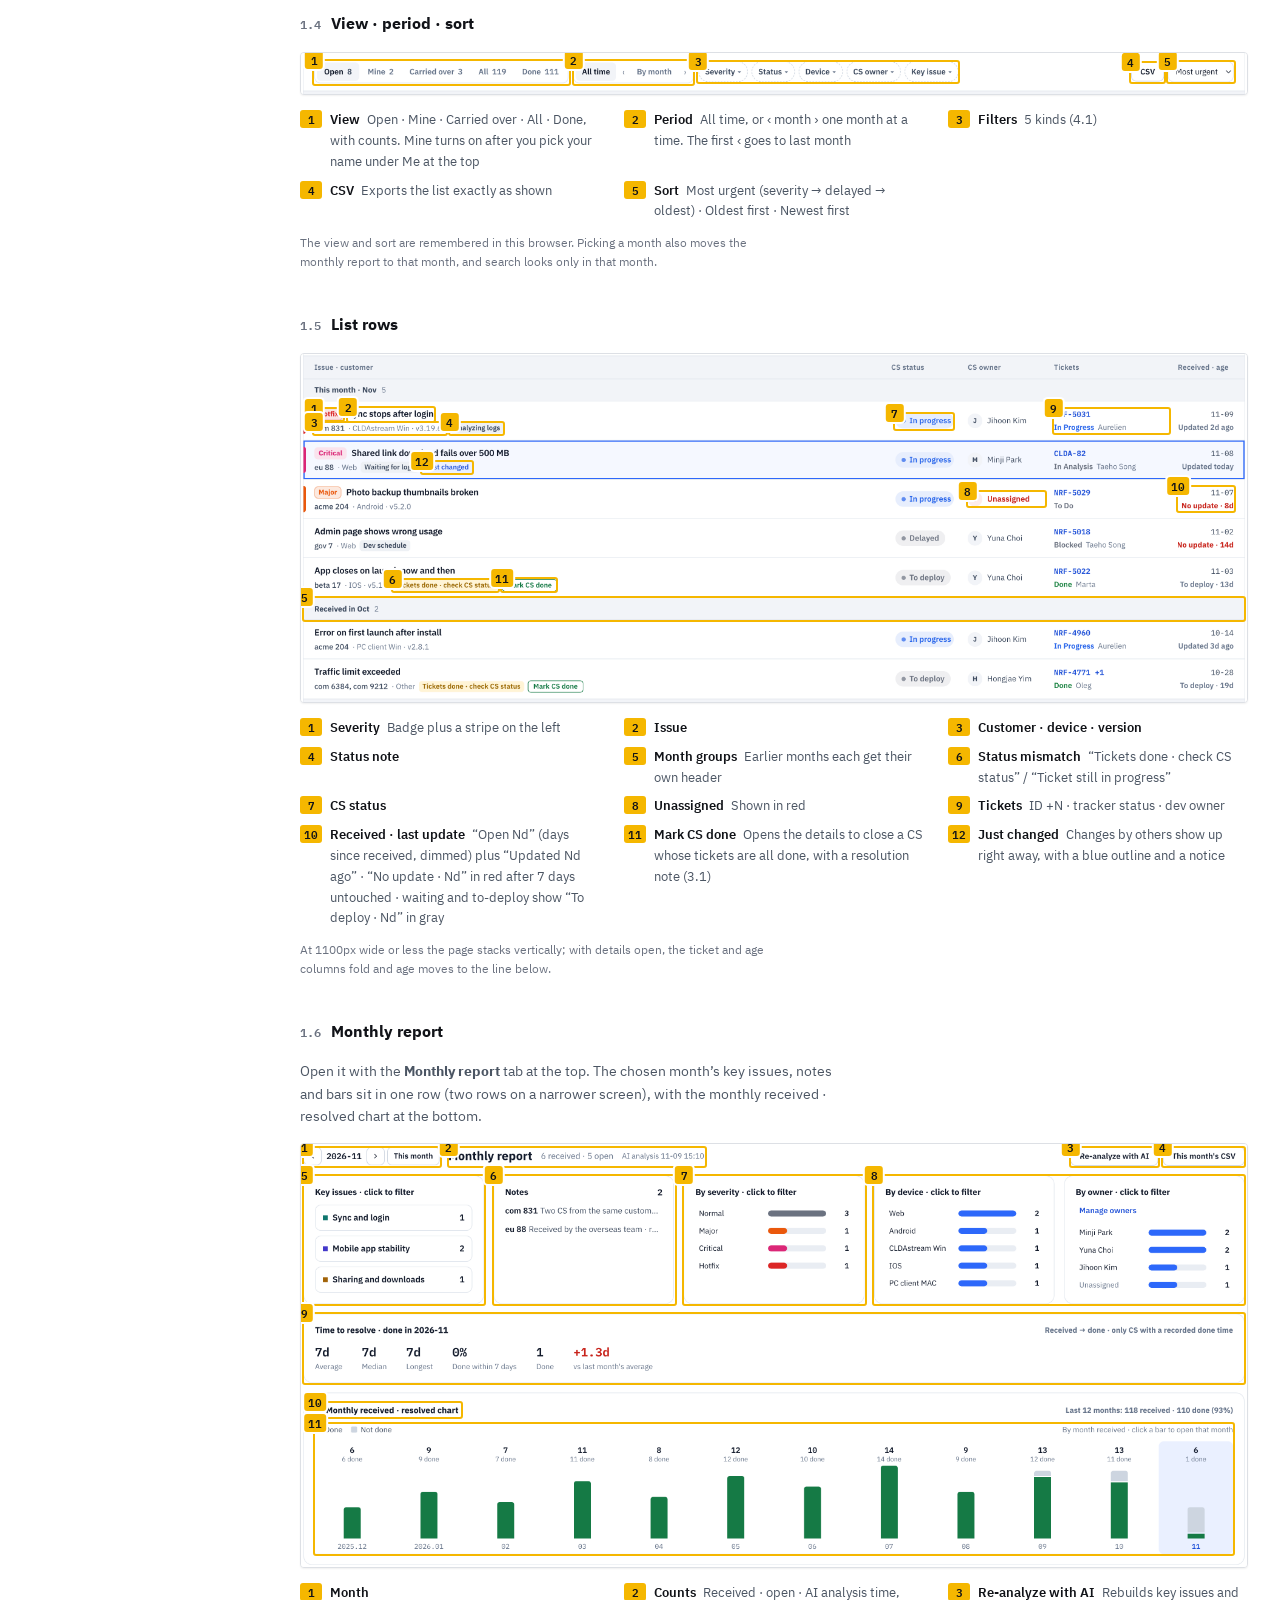
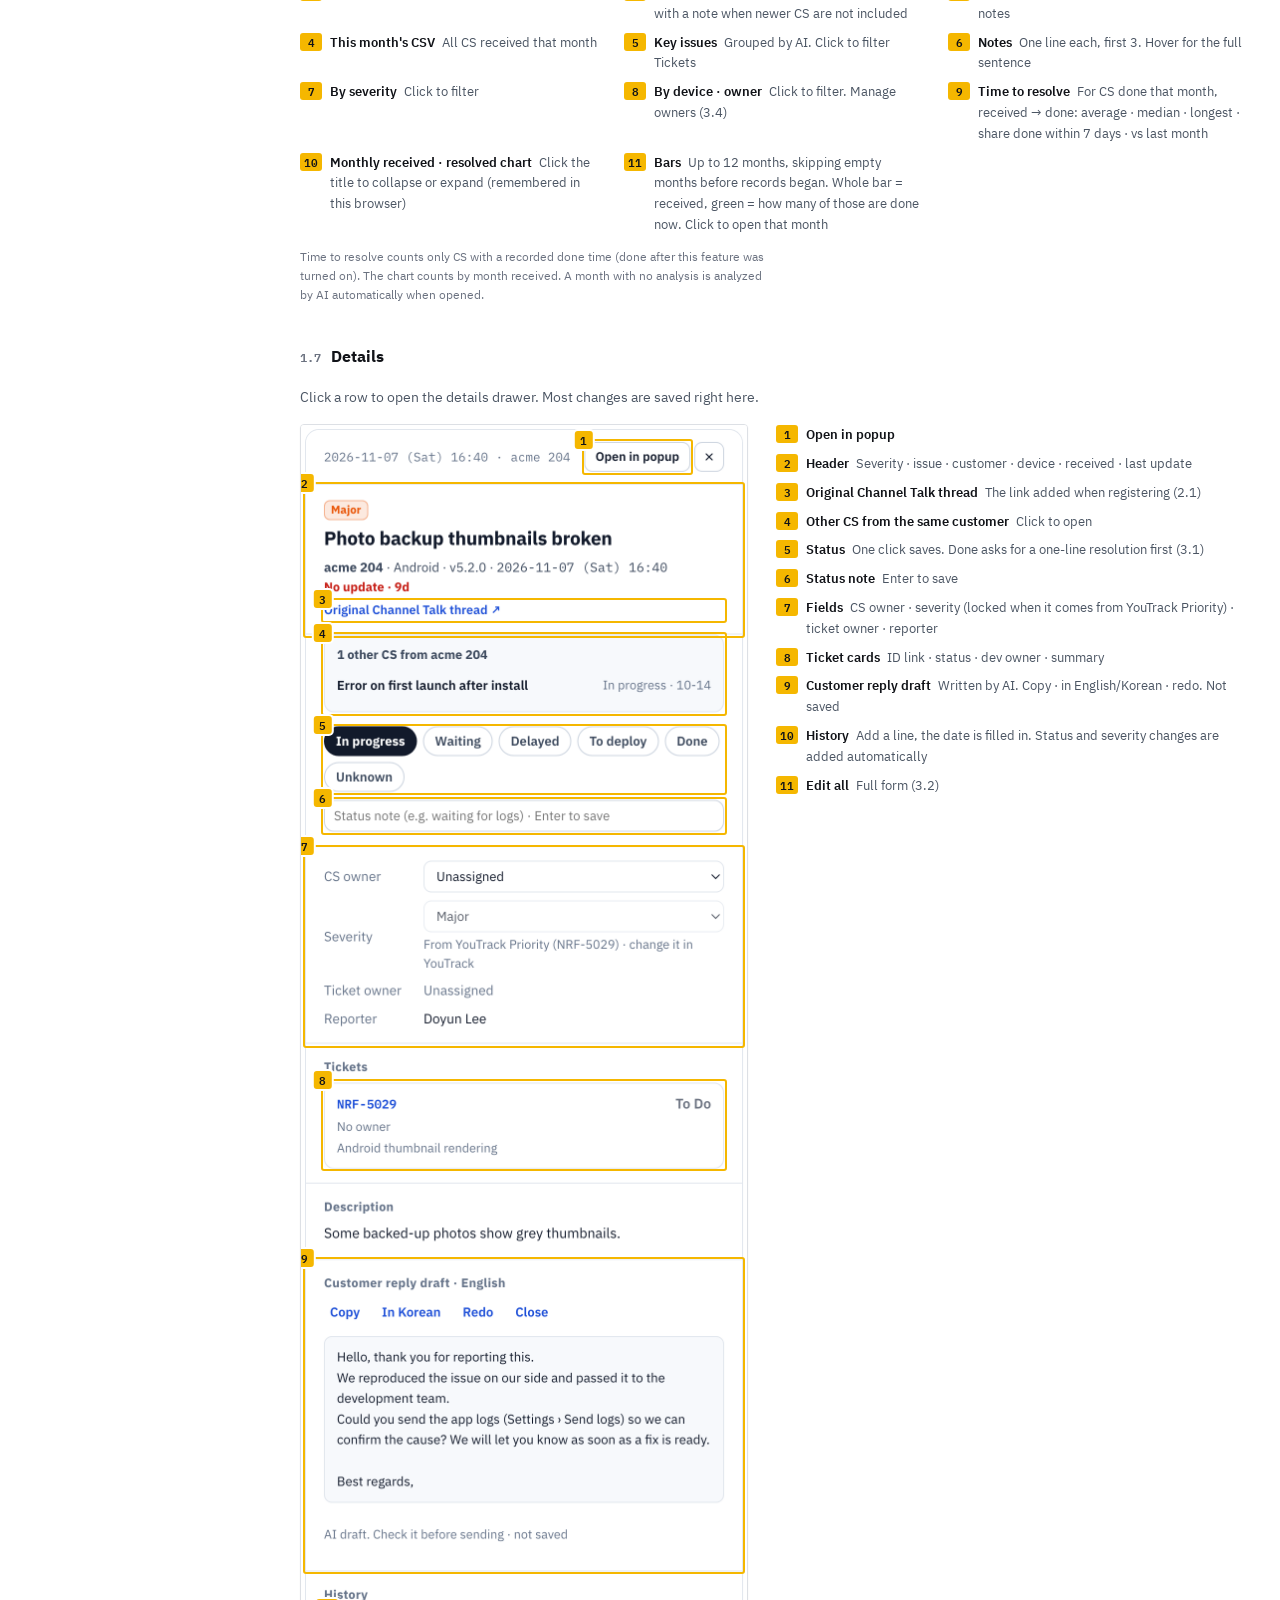
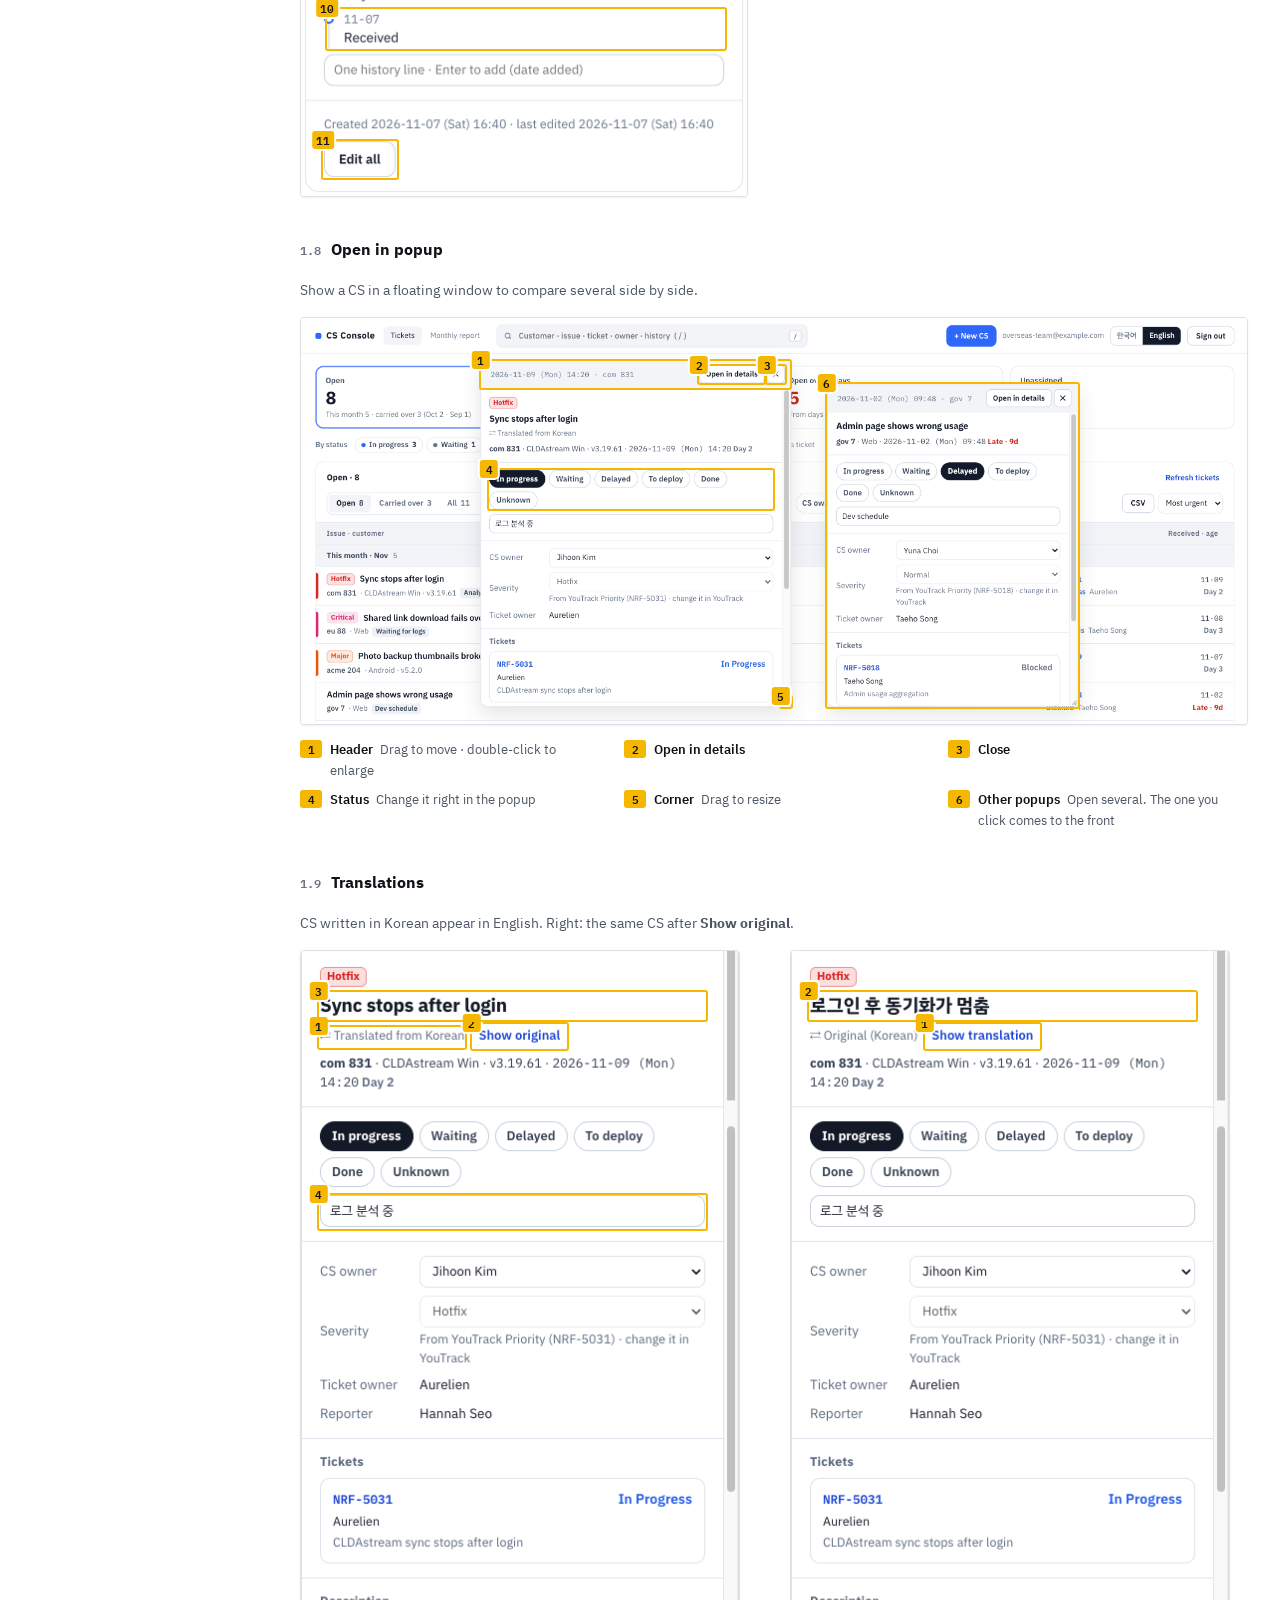
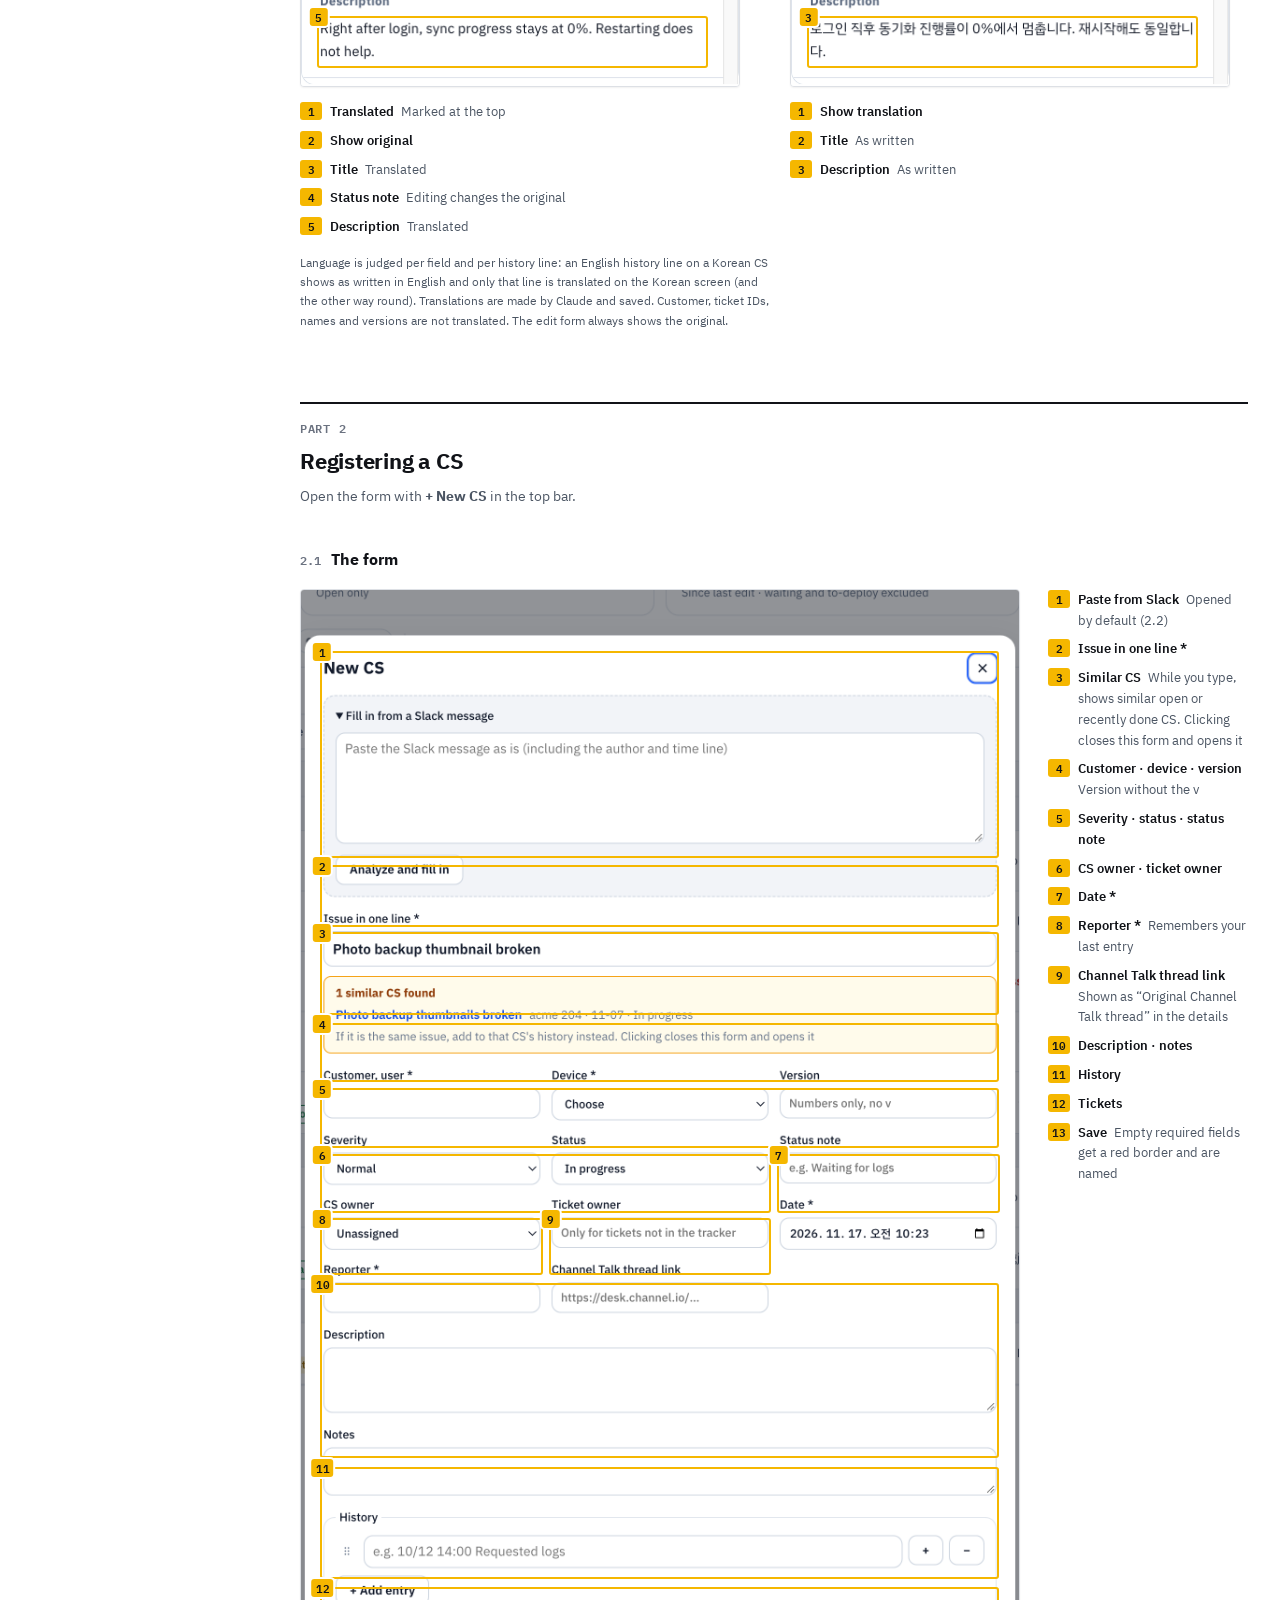
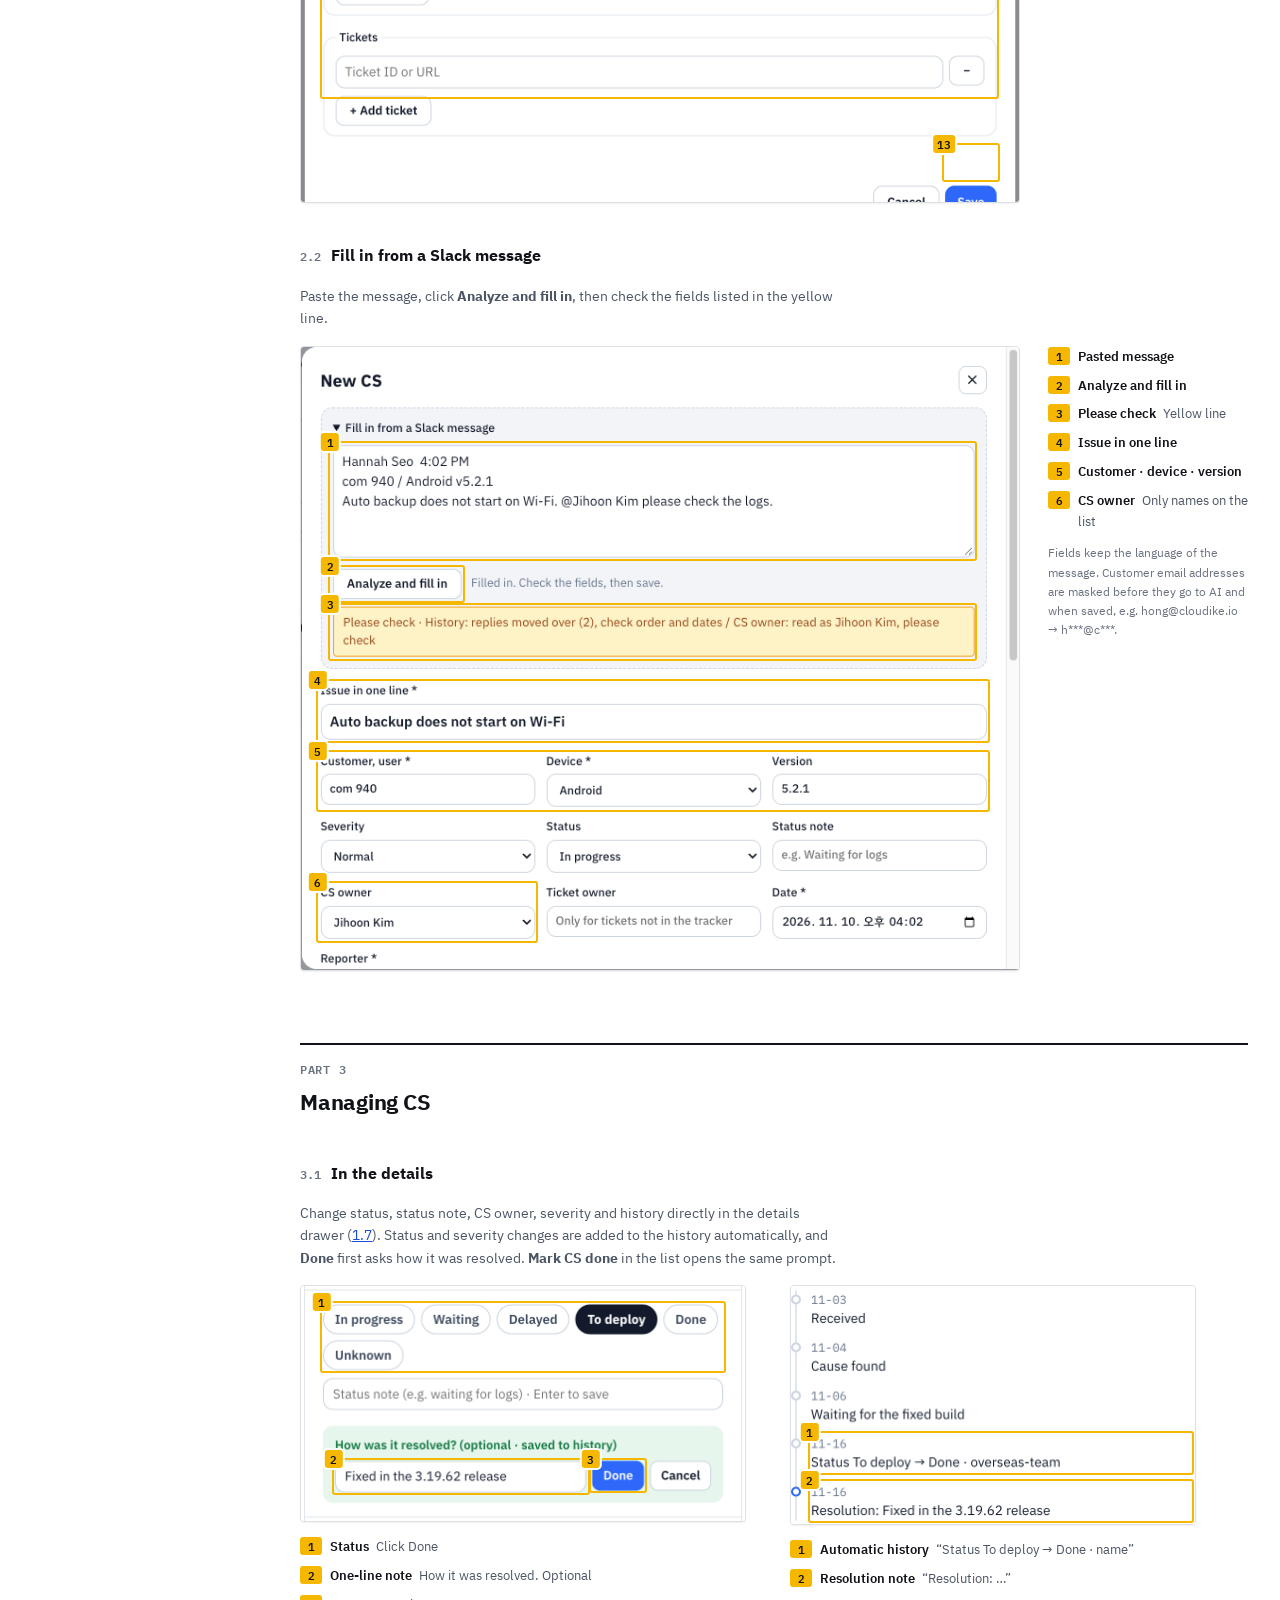
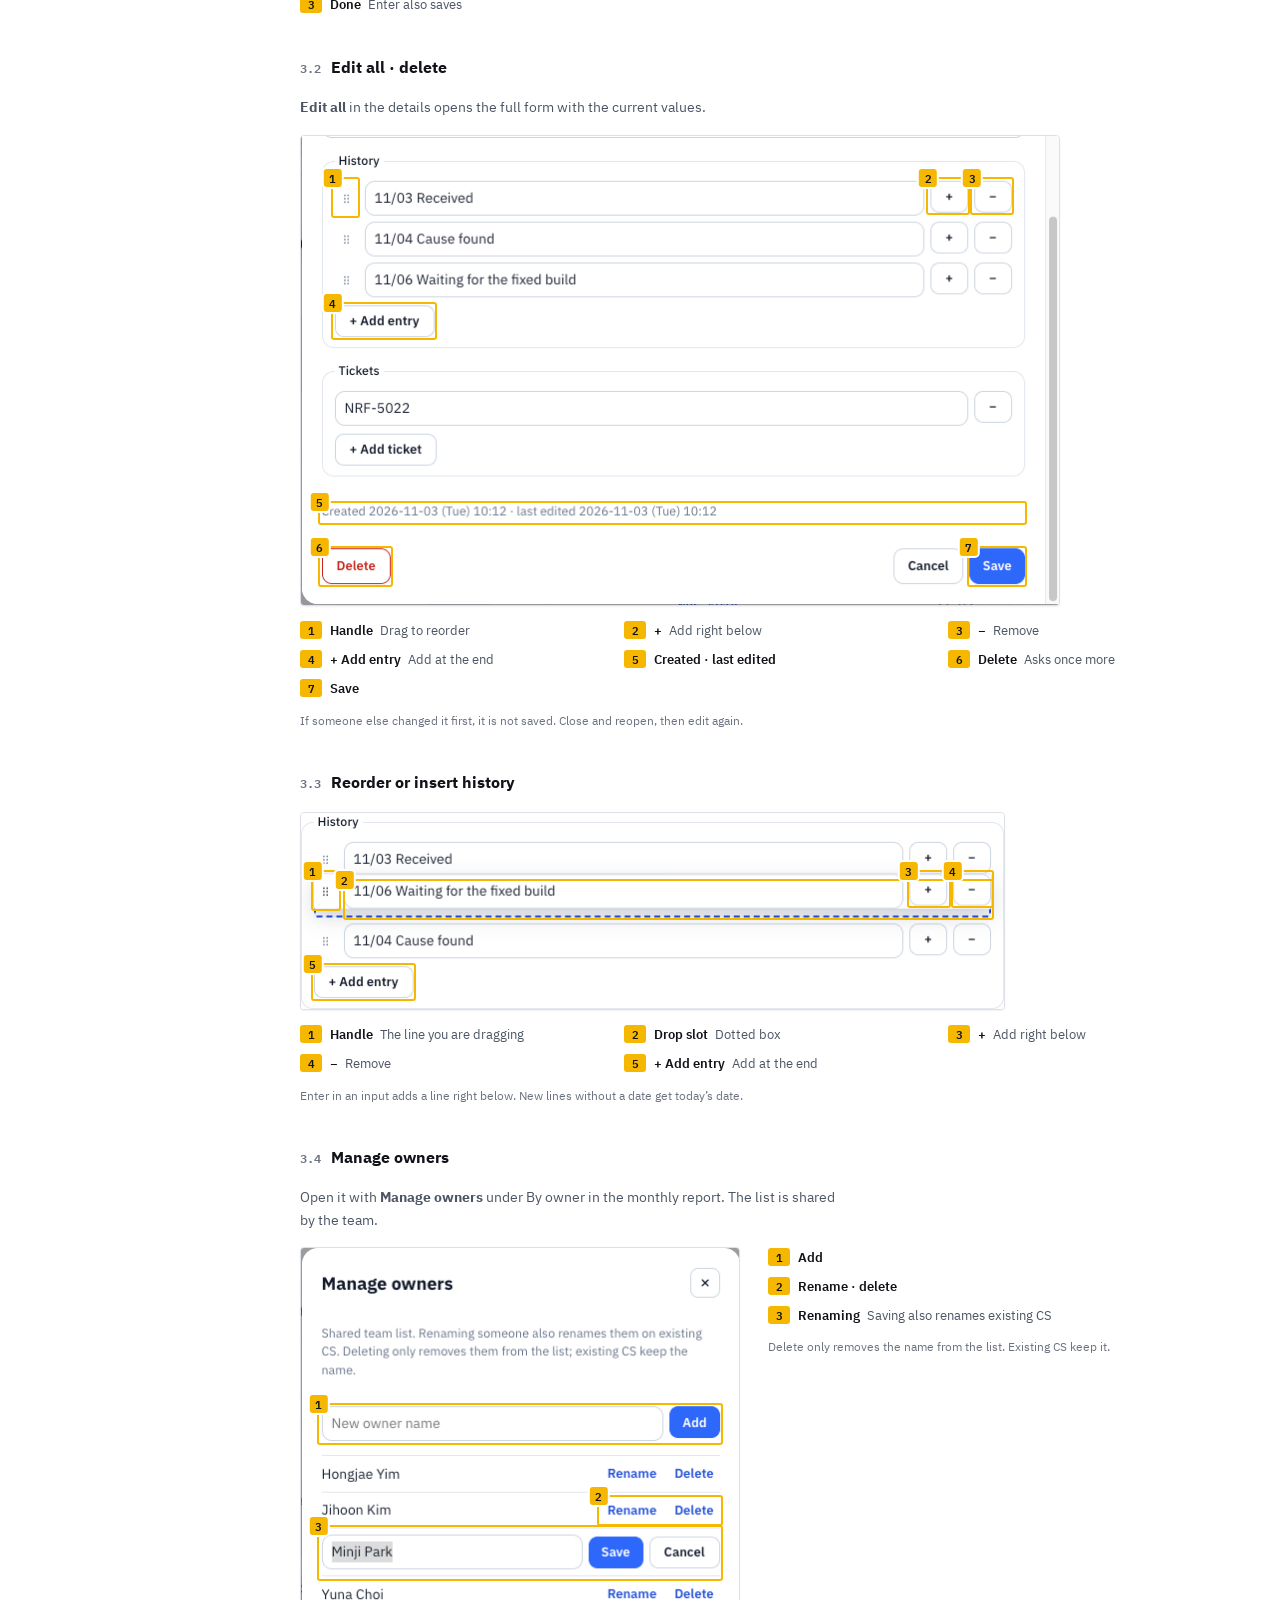
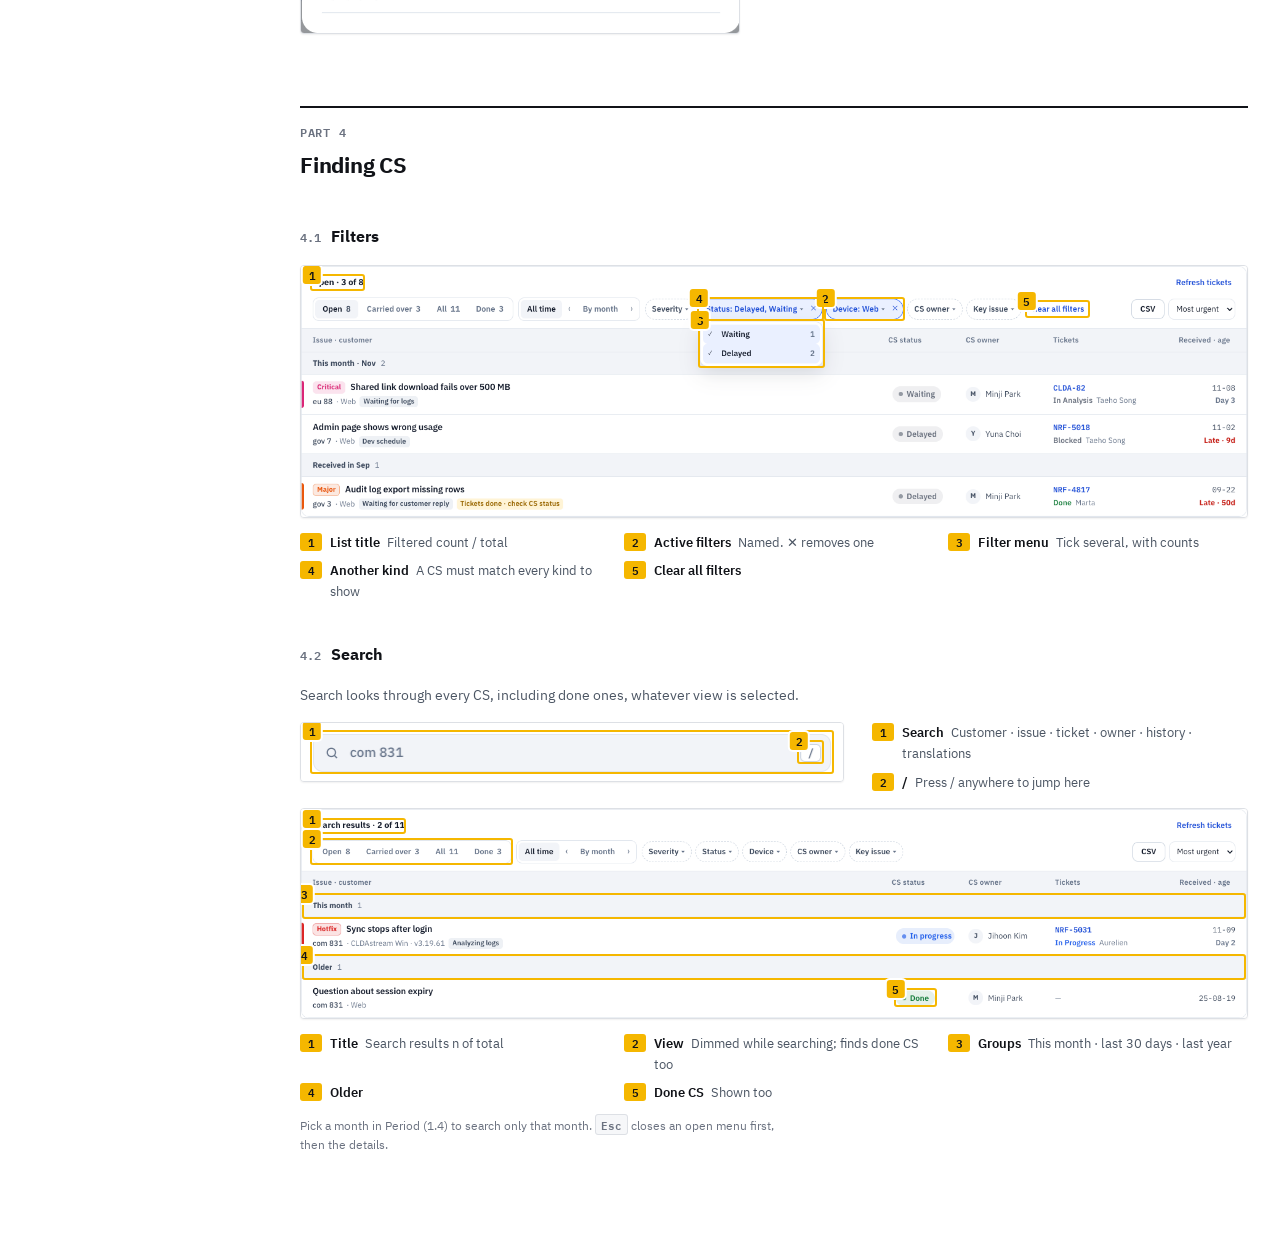
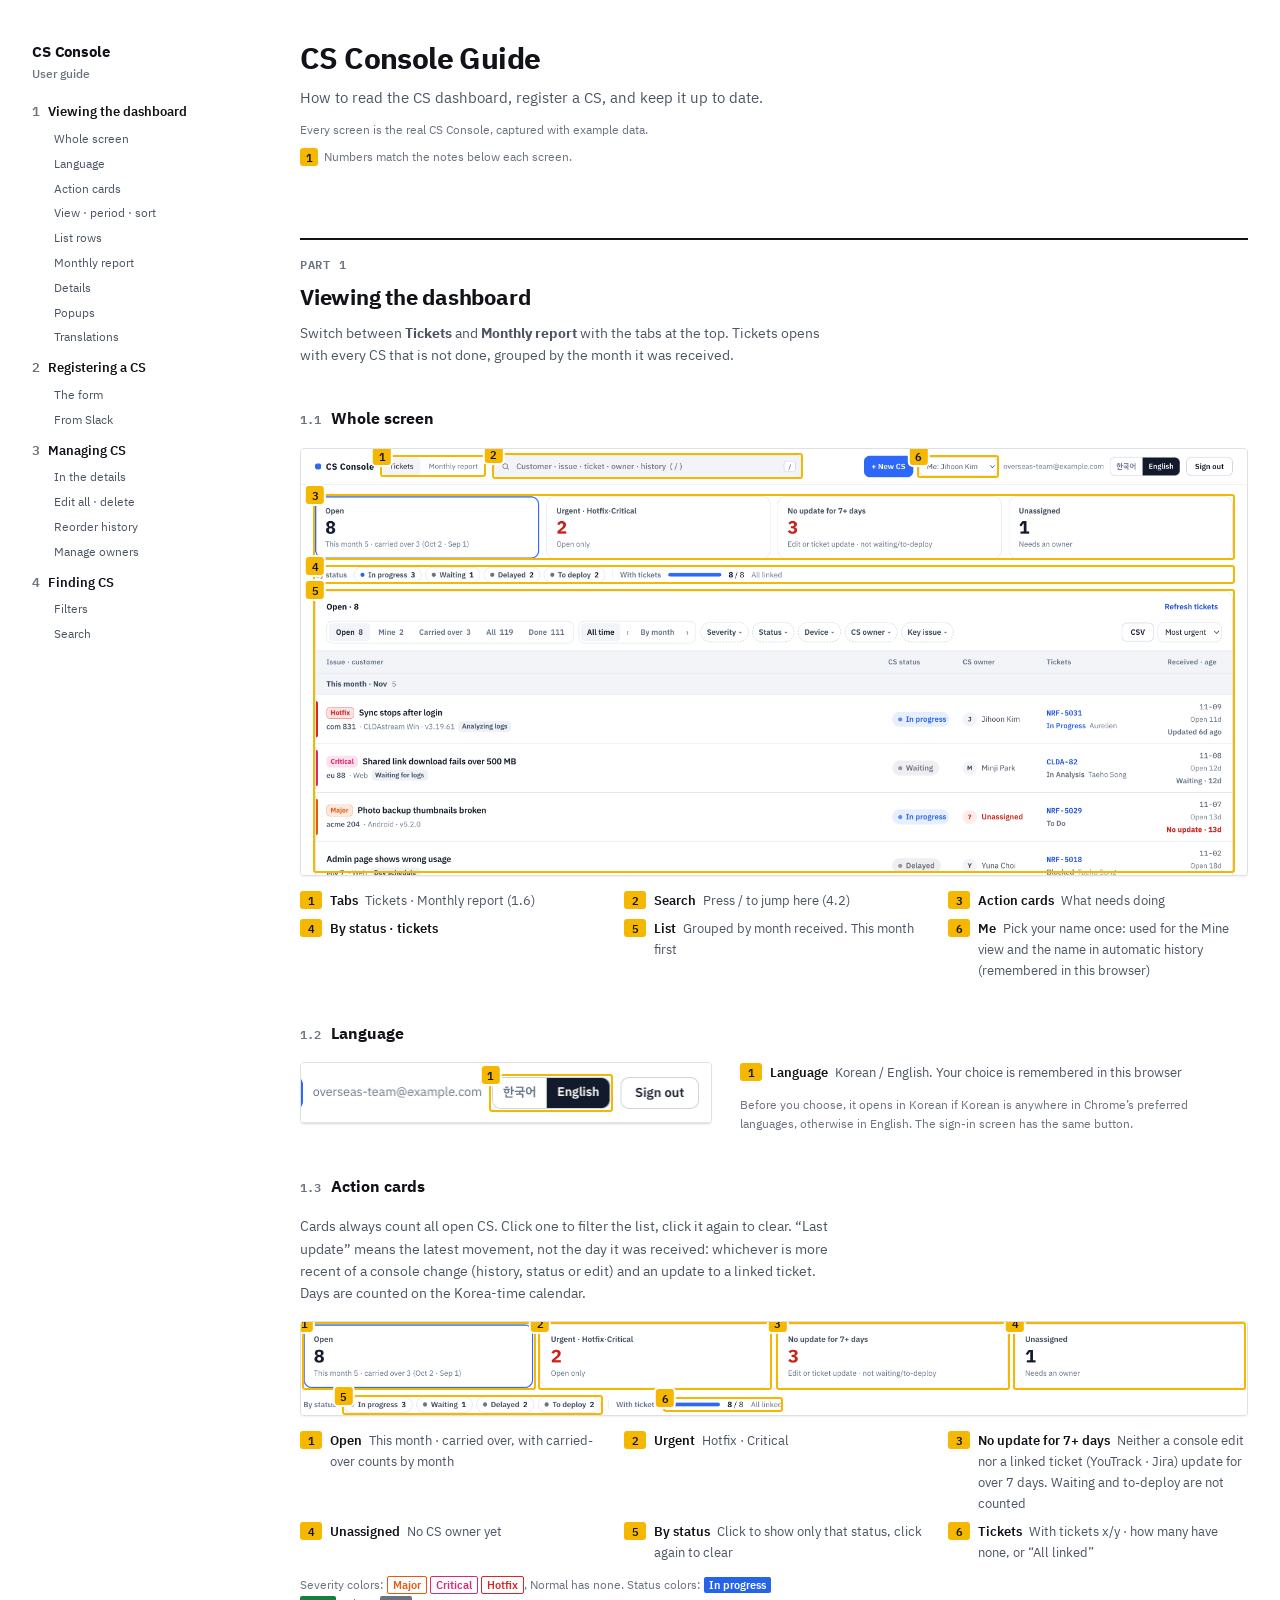
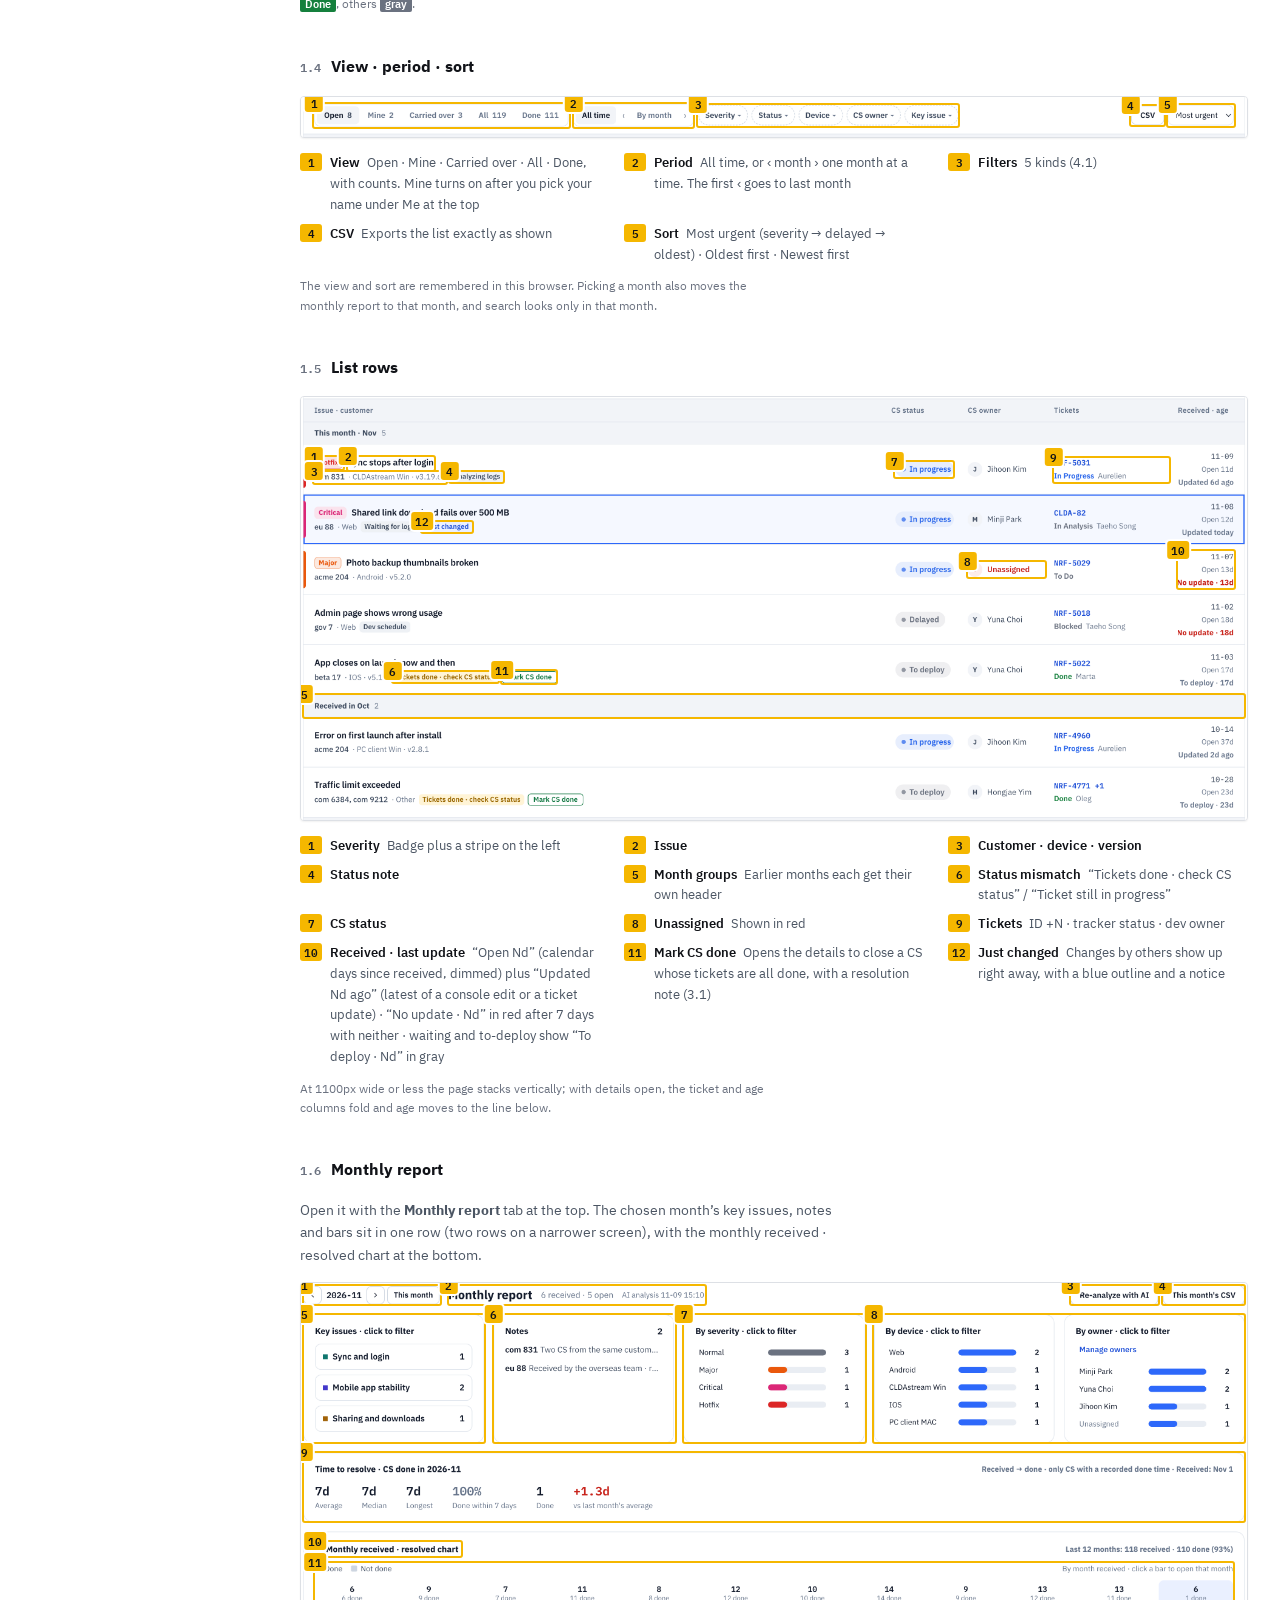
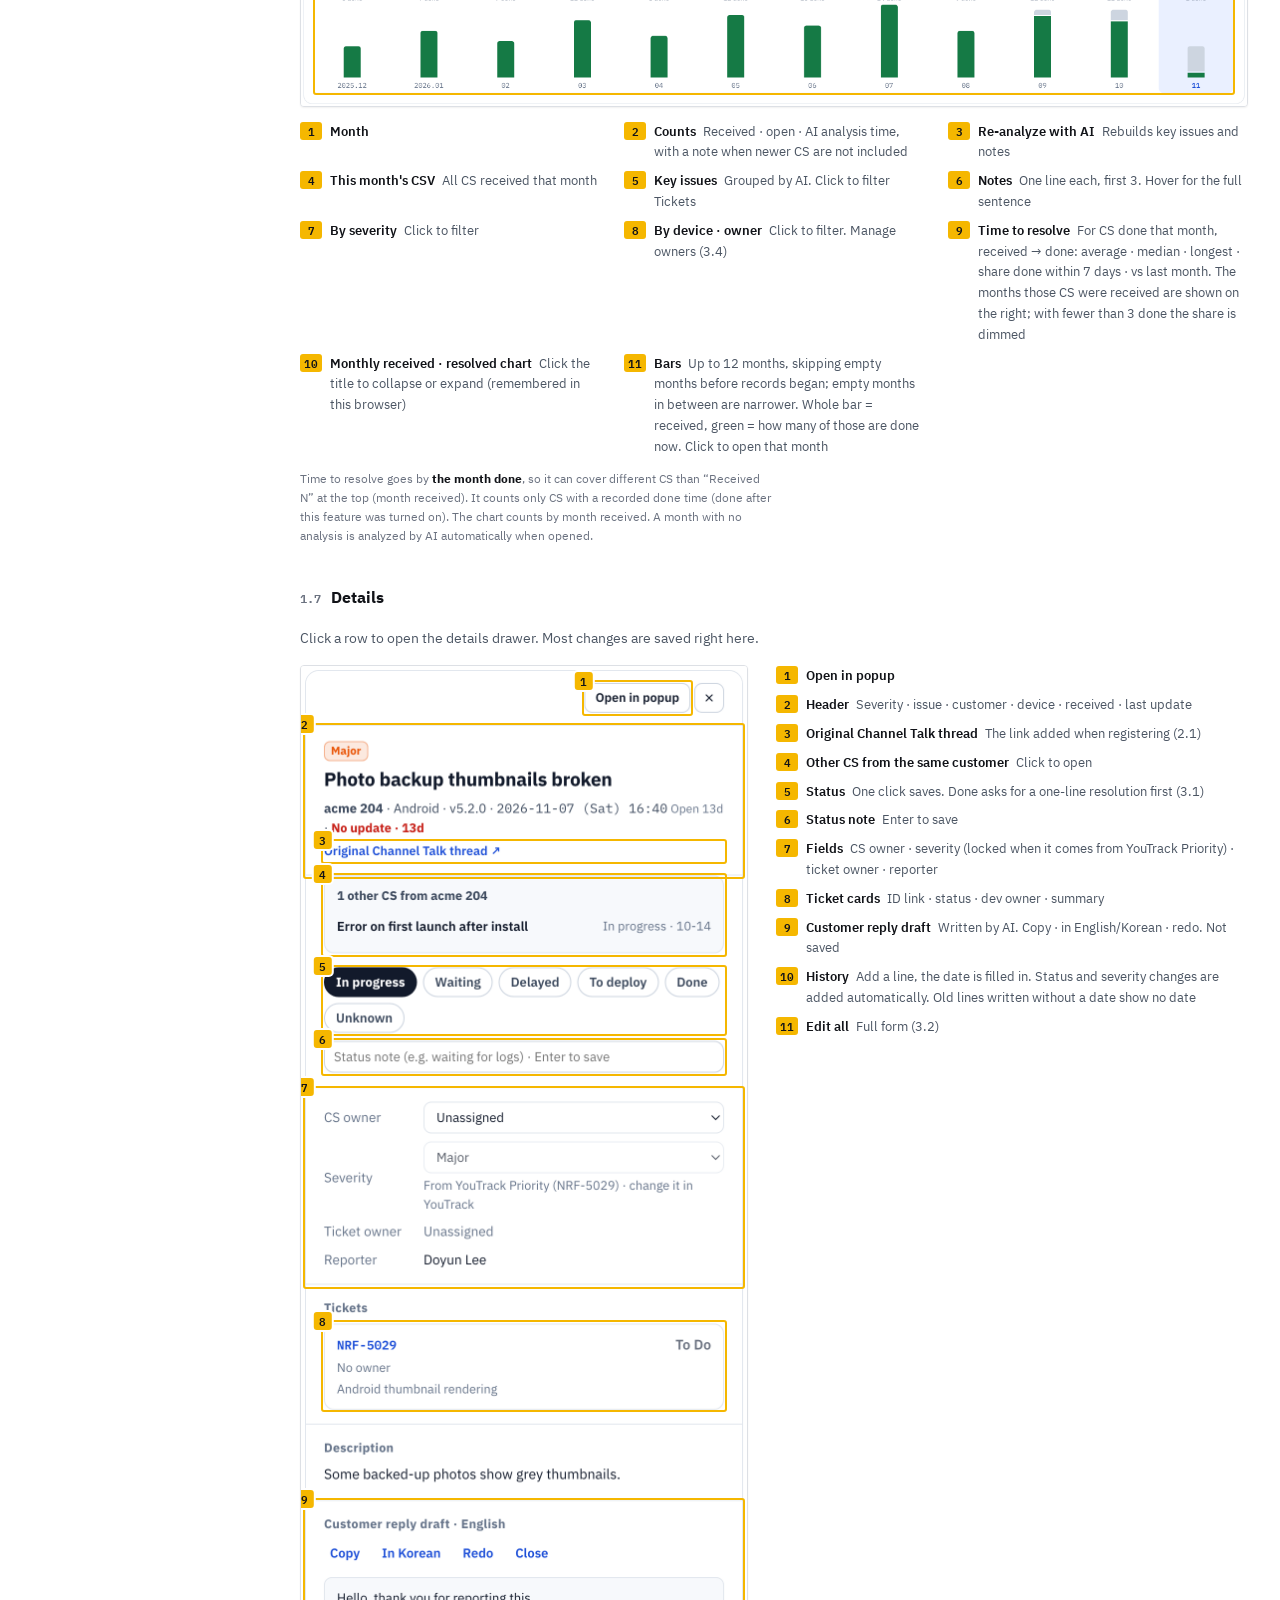
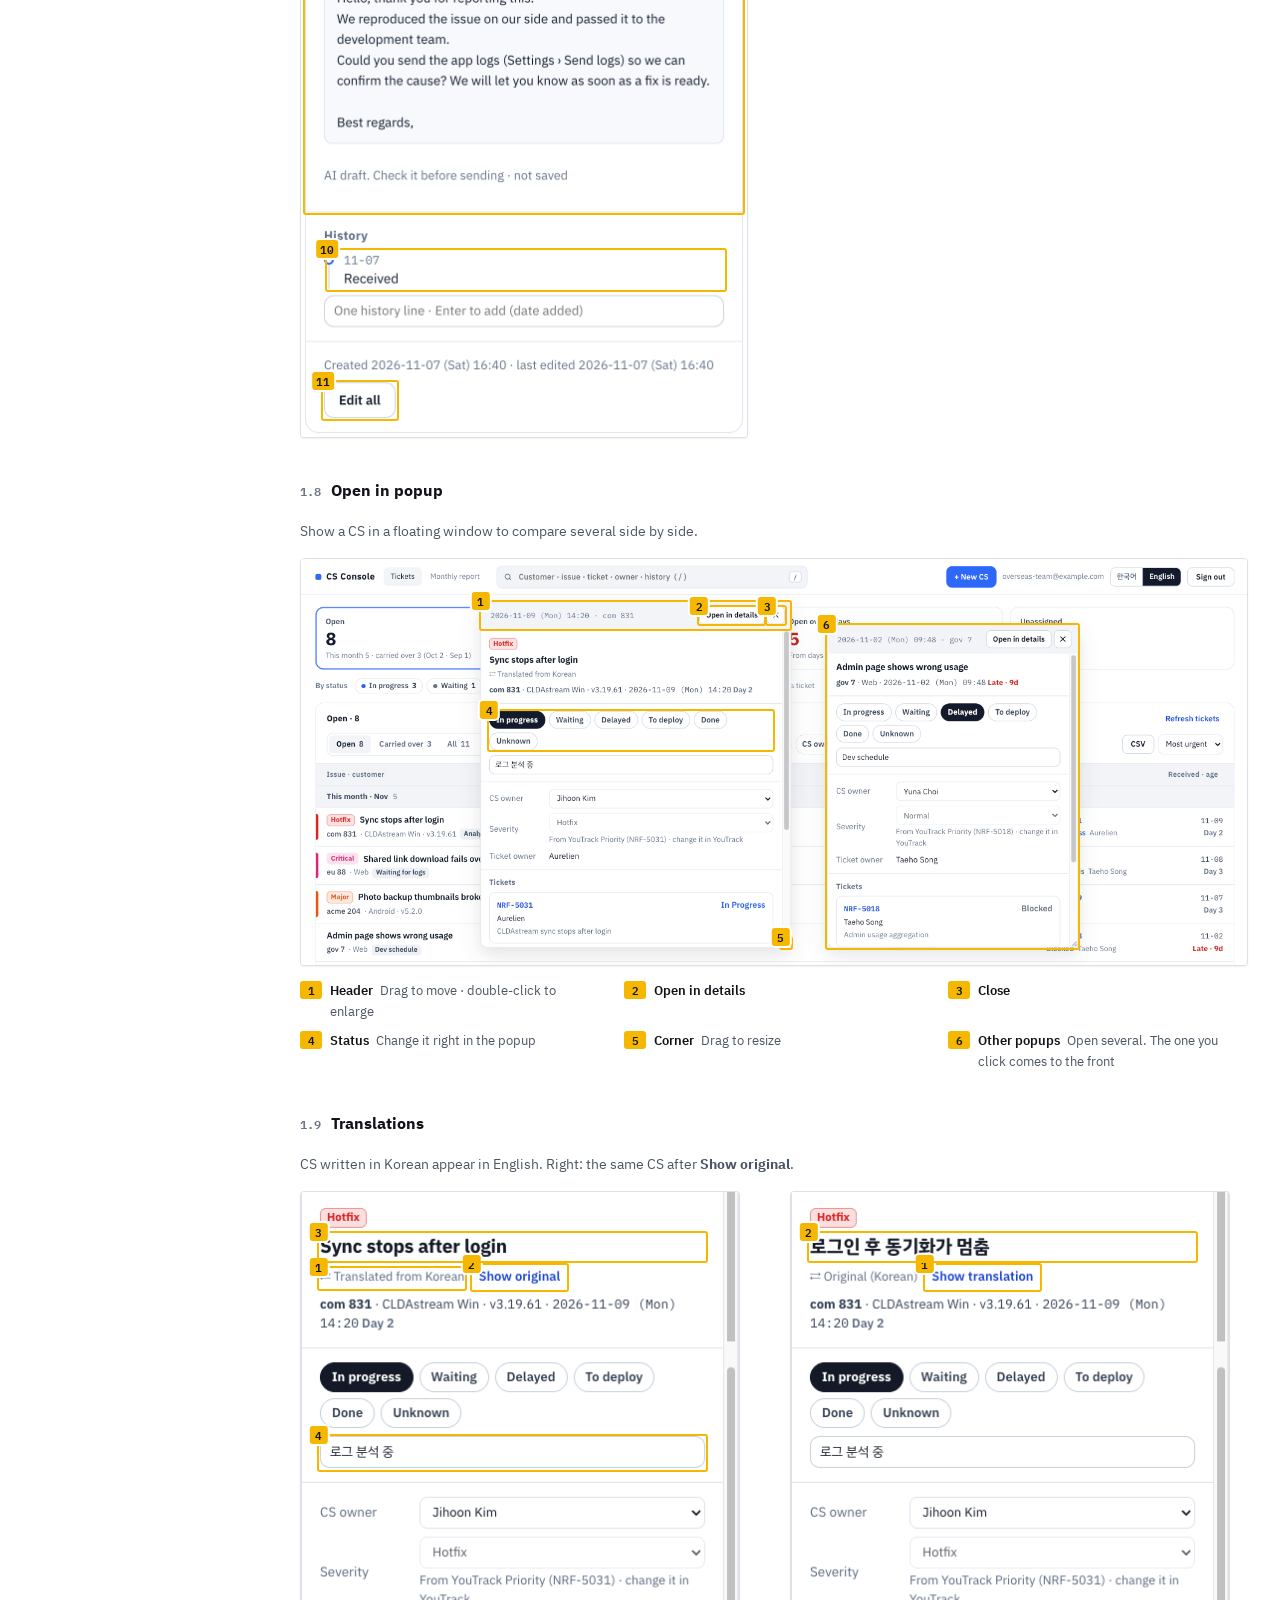
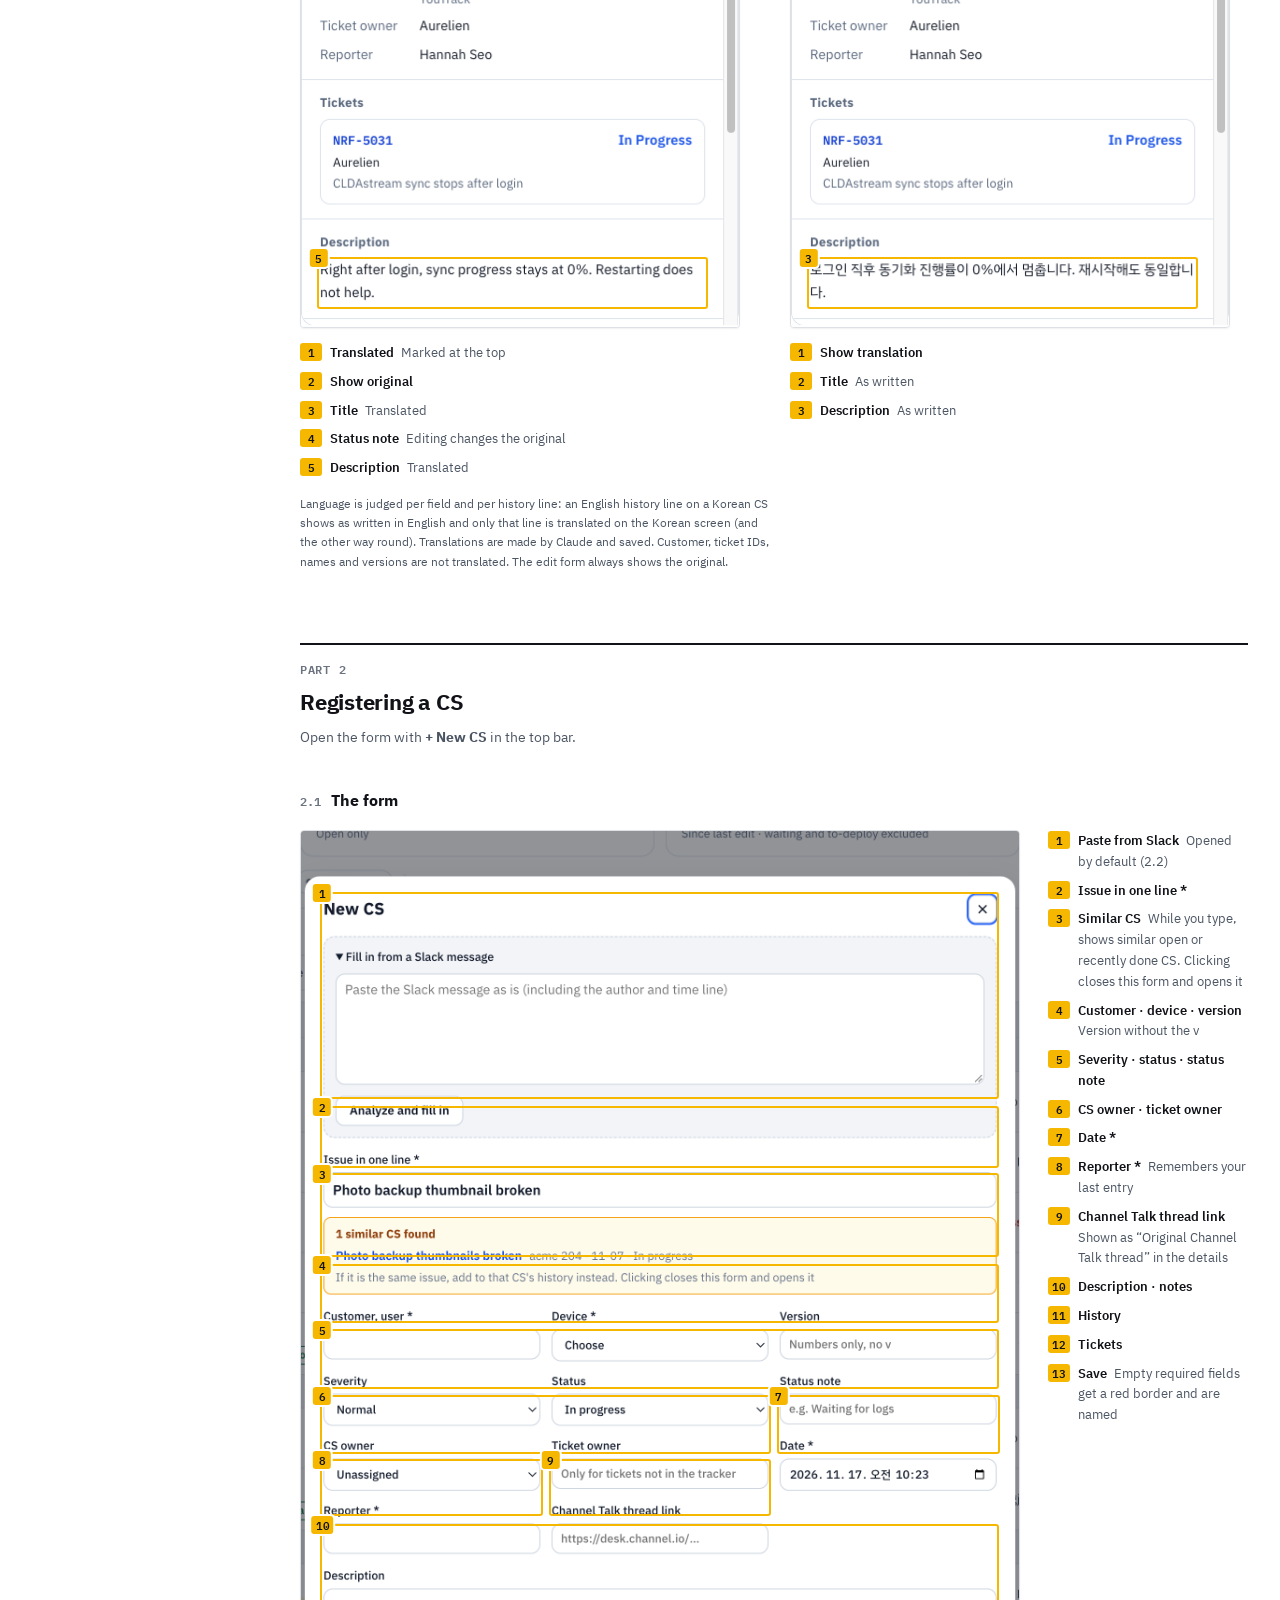
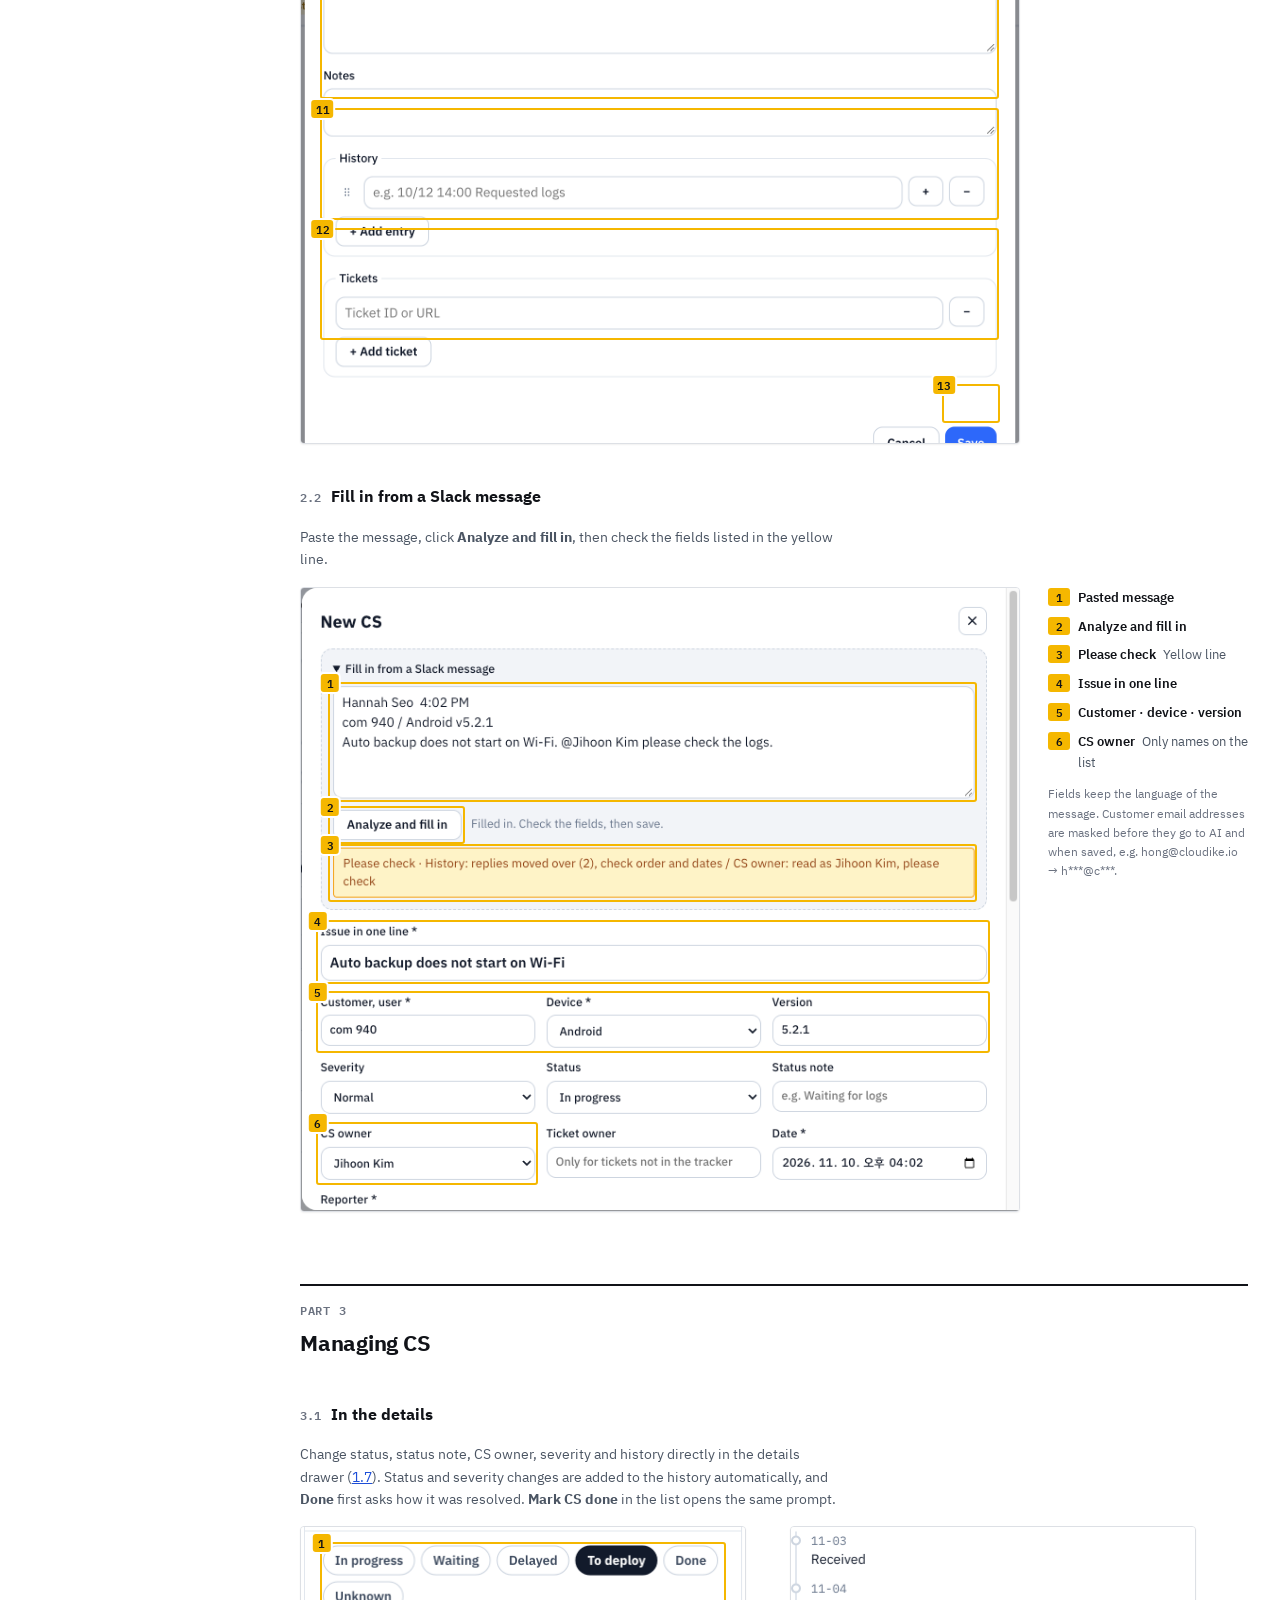
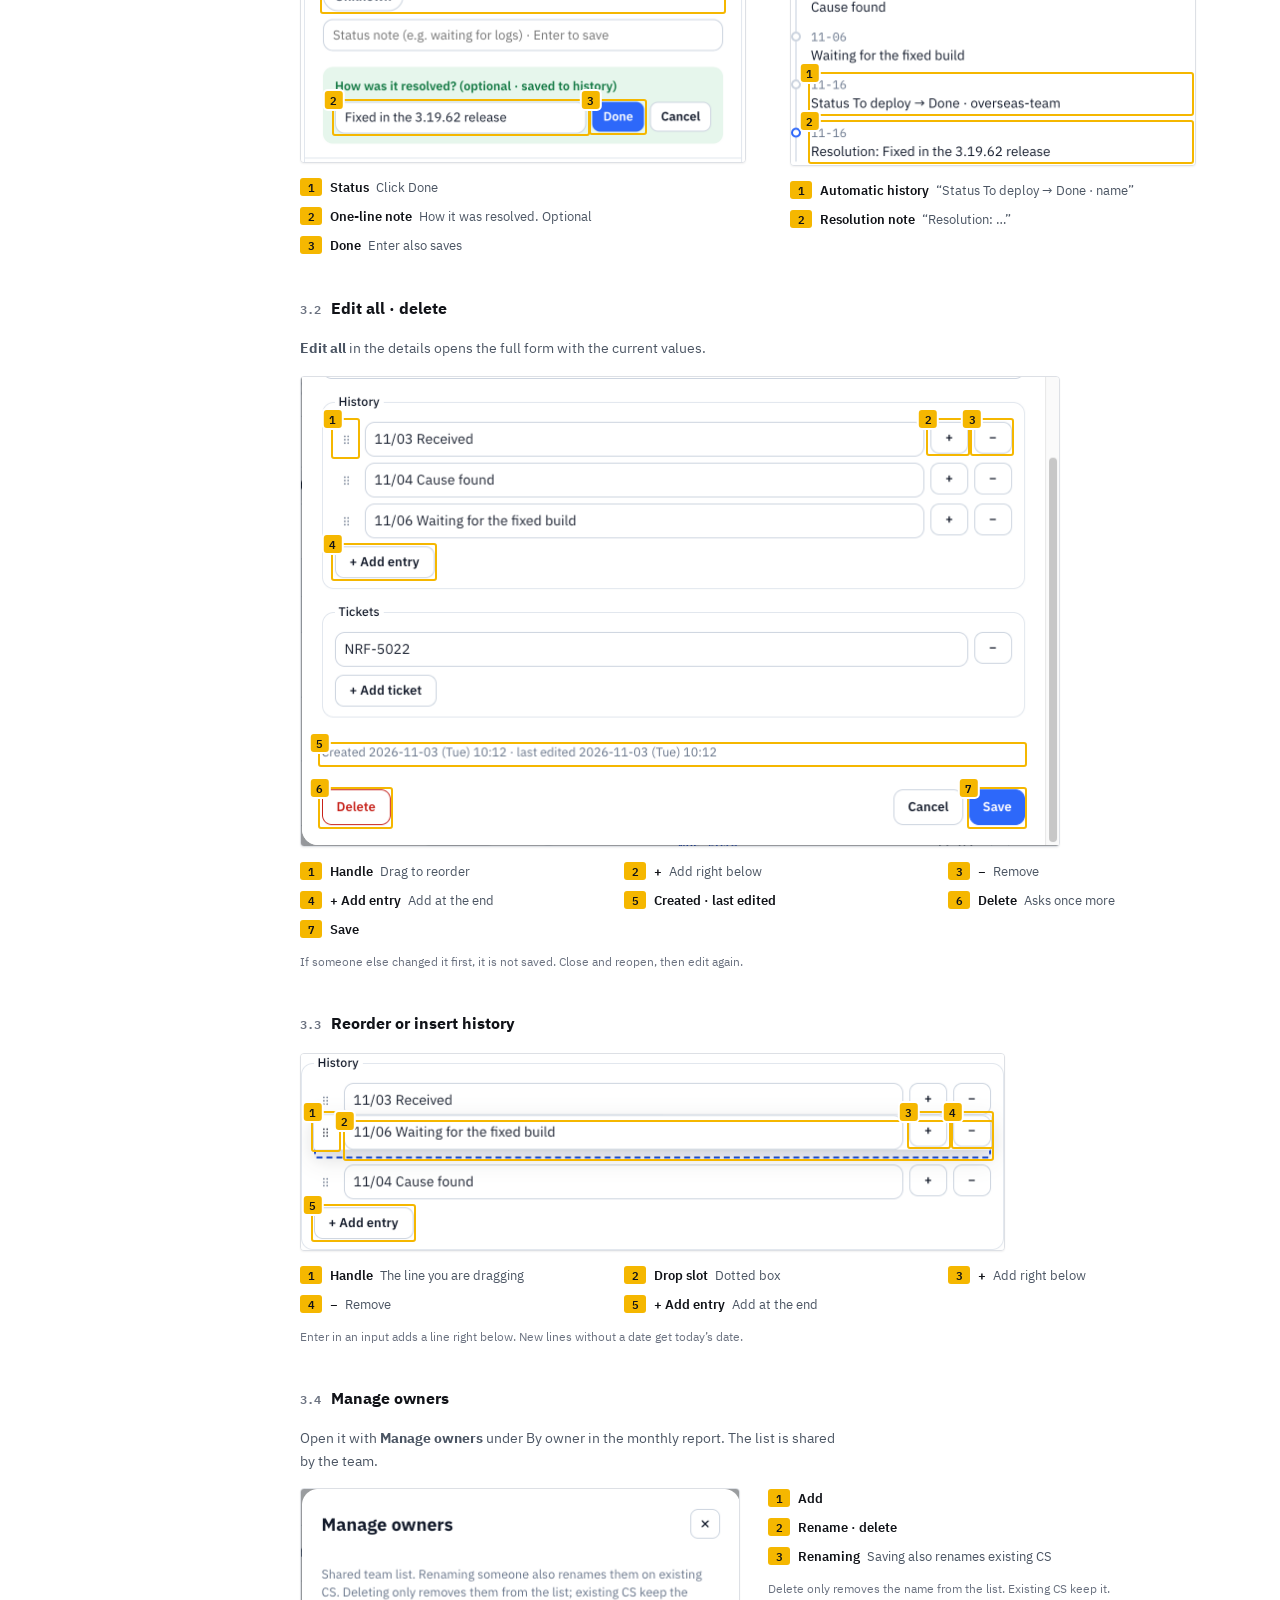
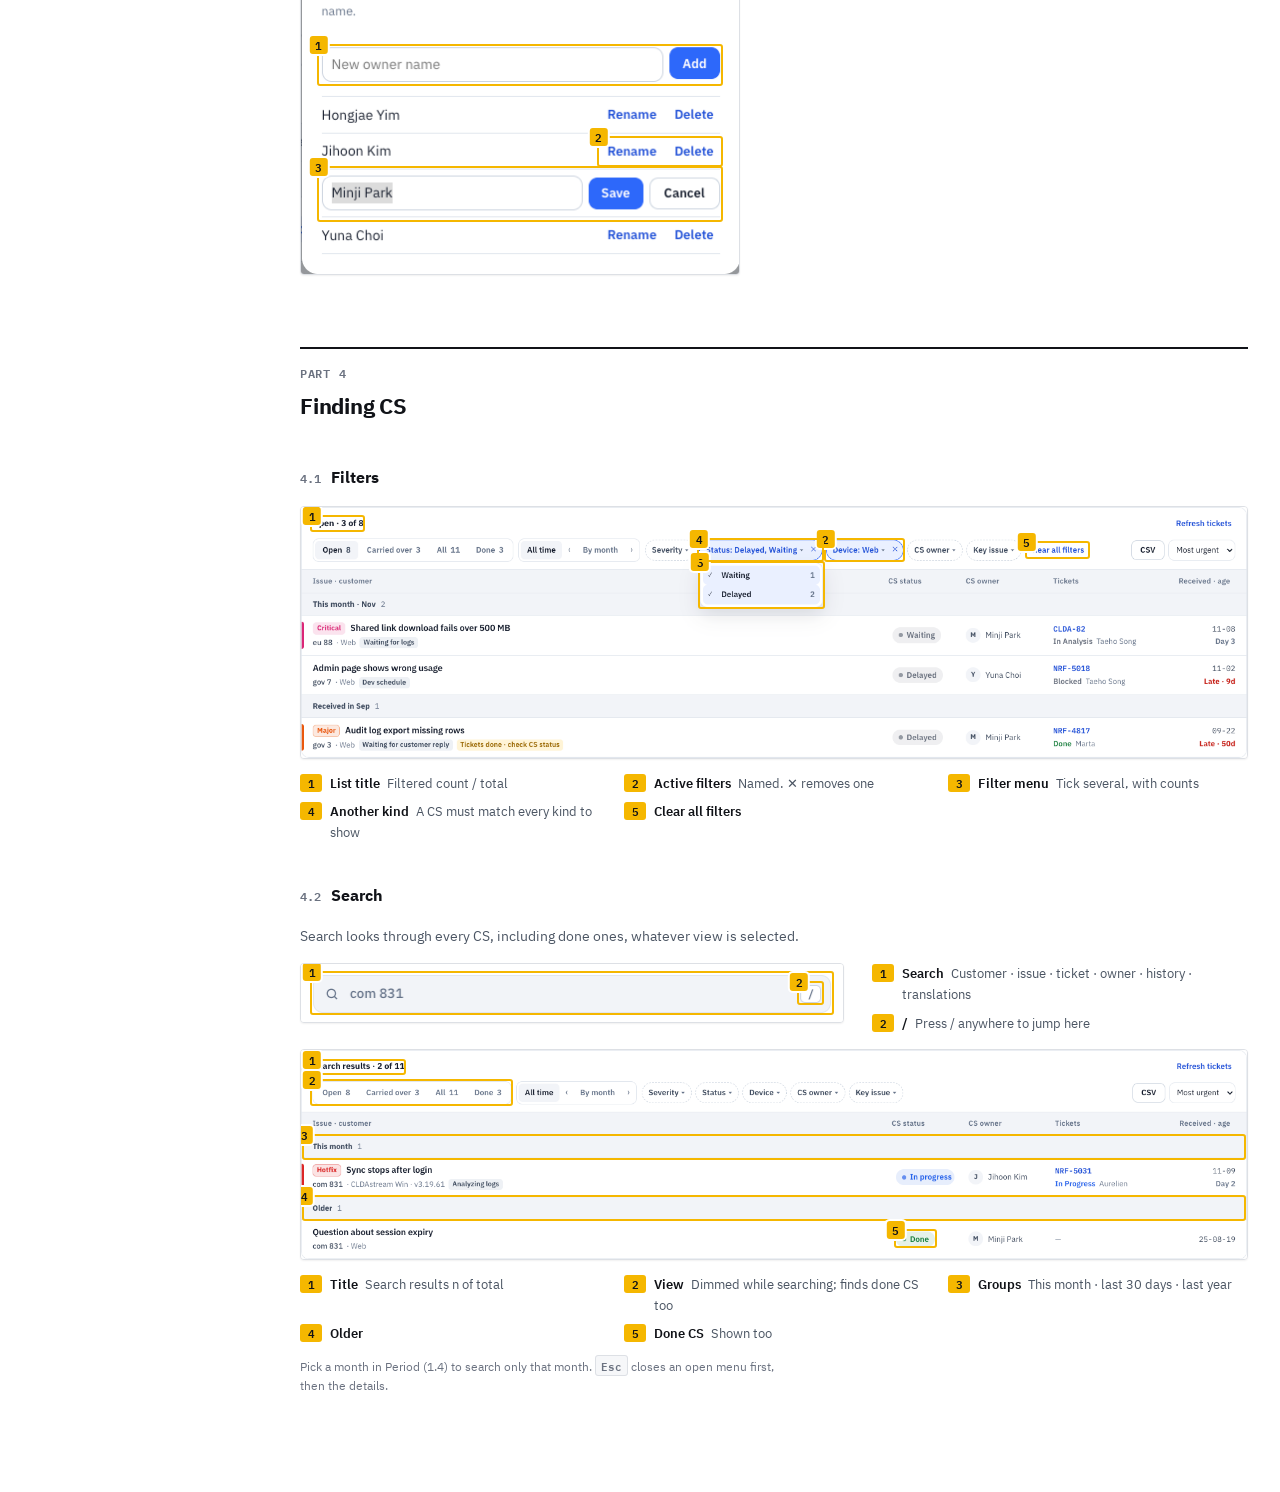
